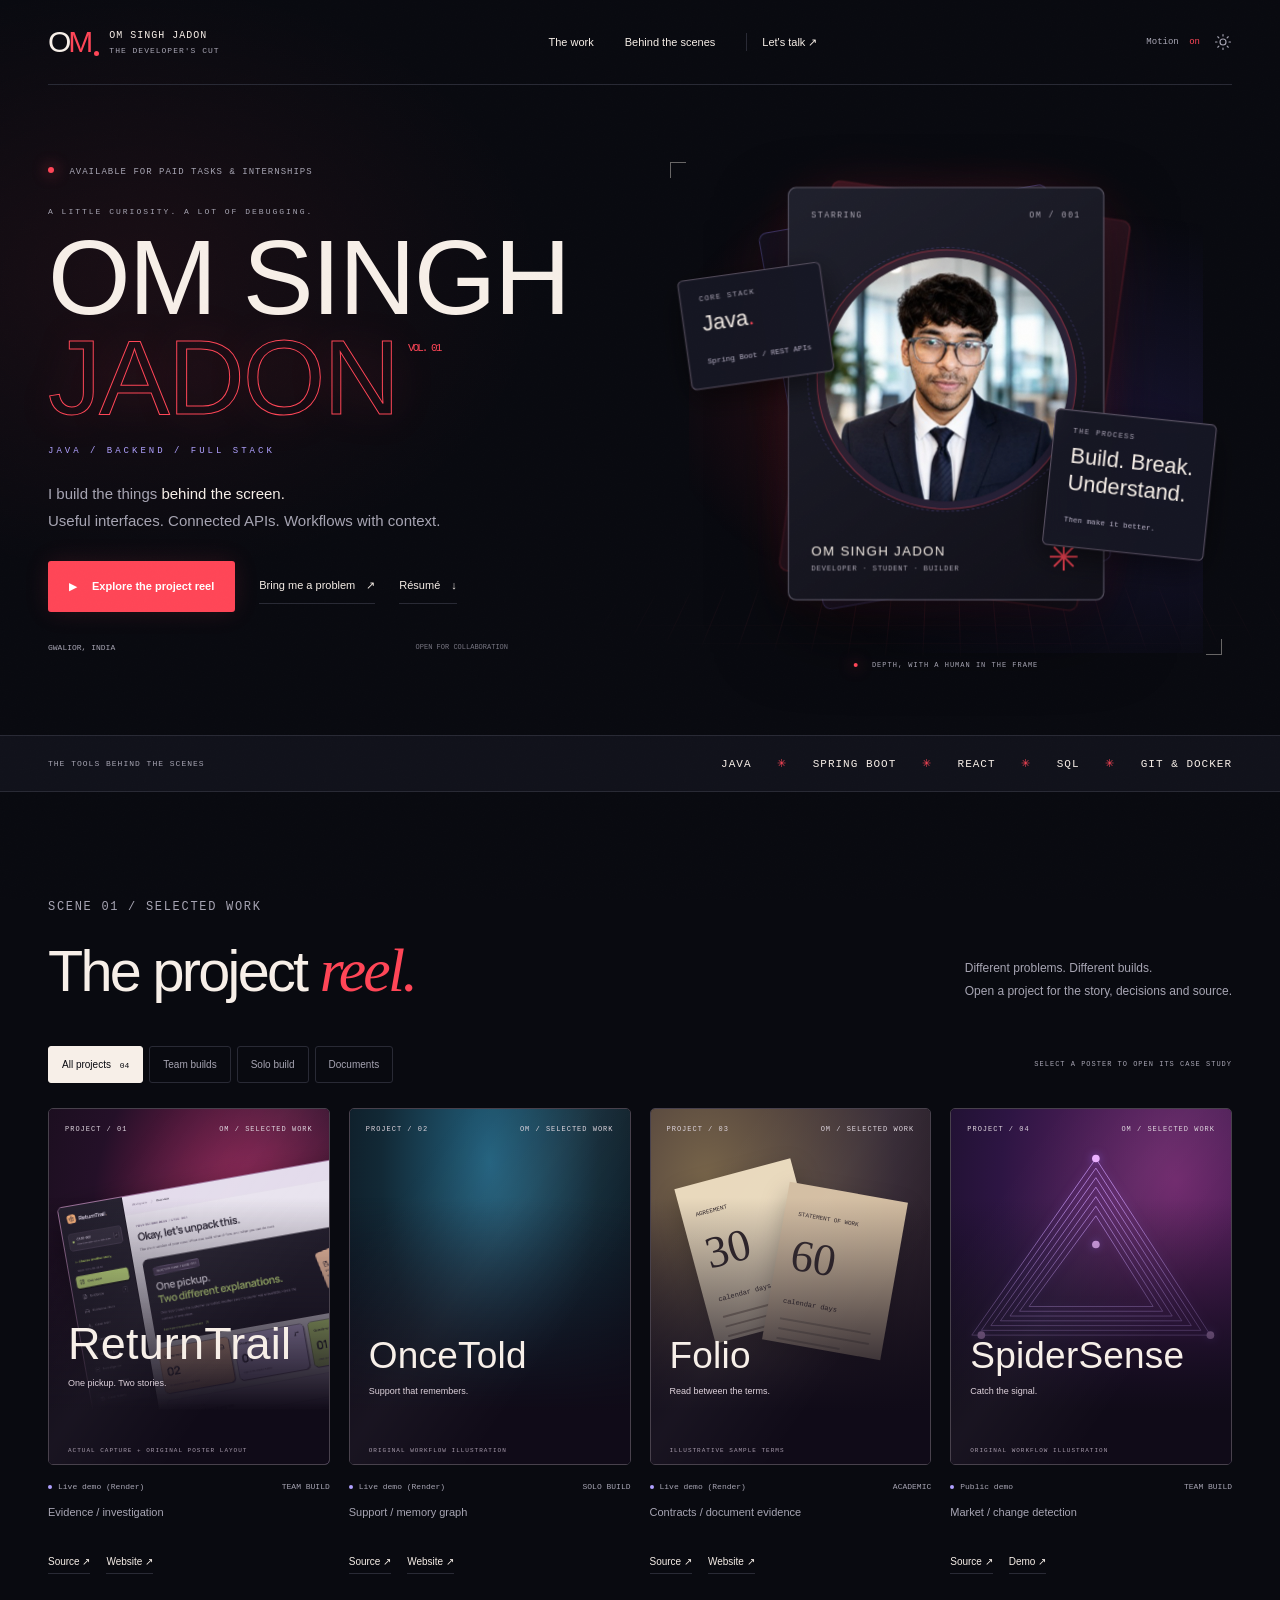
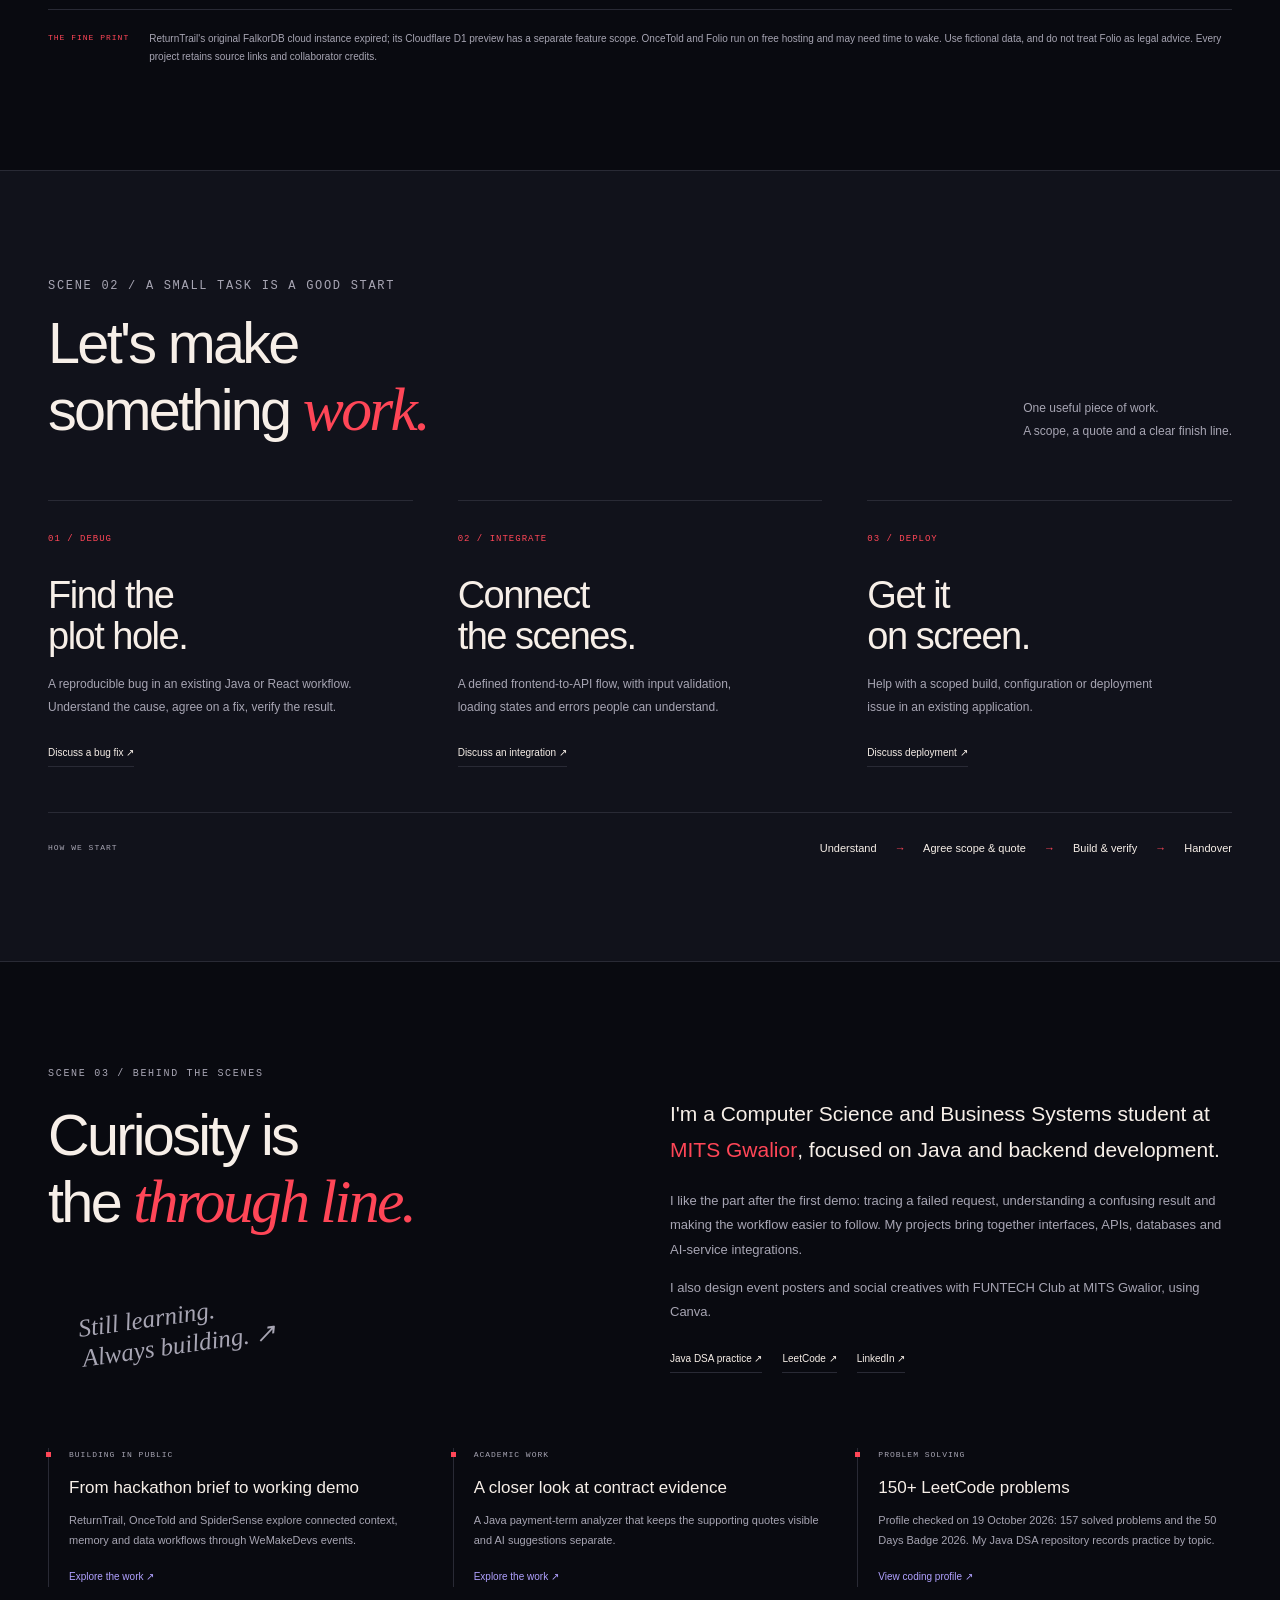
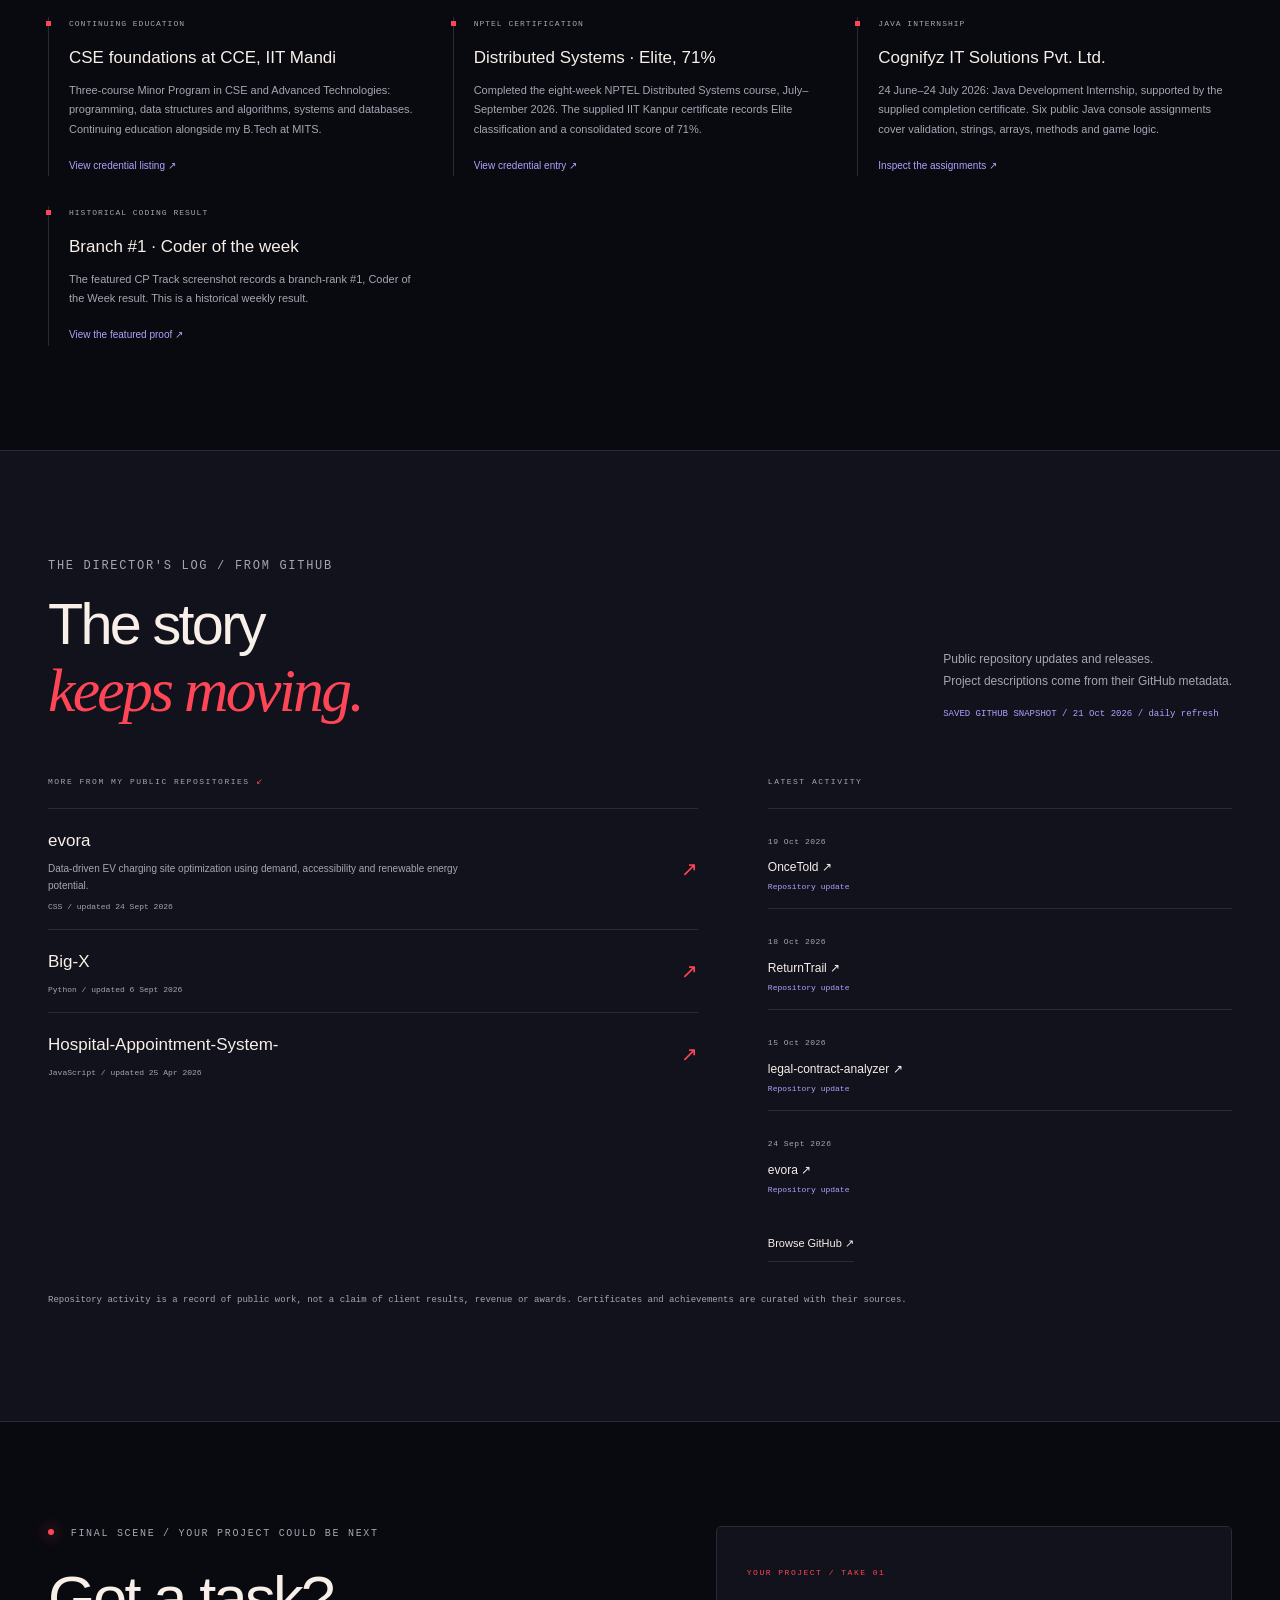
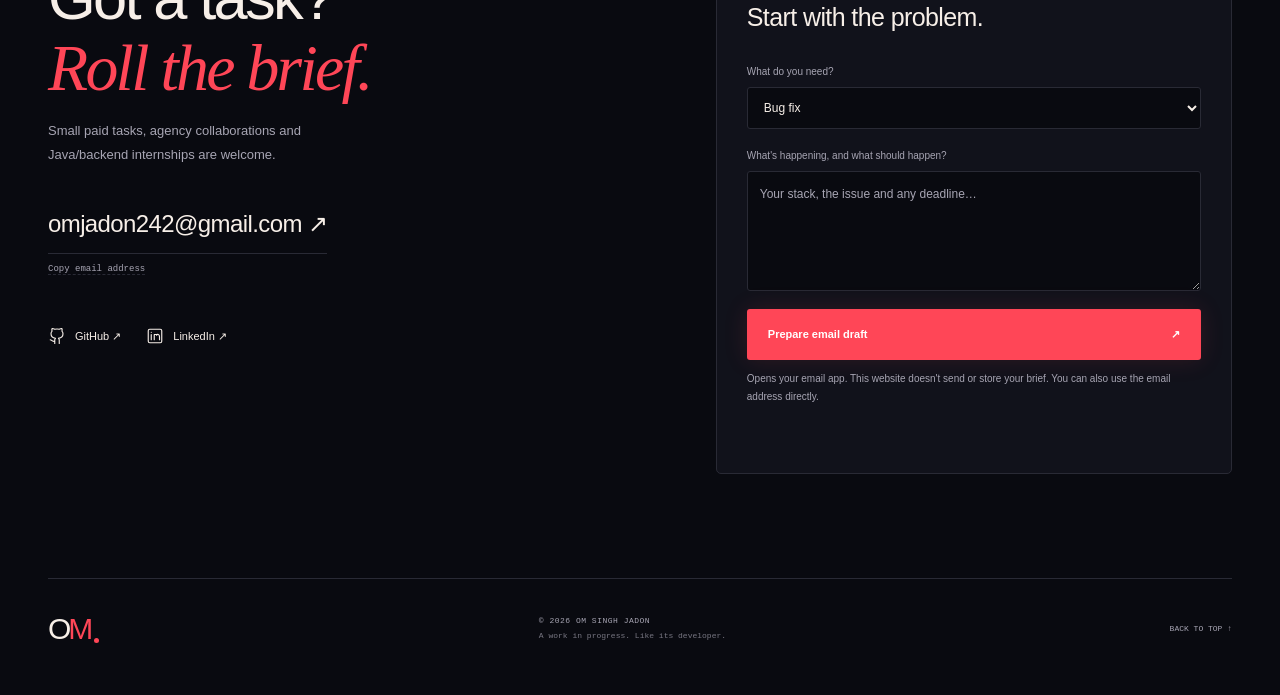
==== index.html @ 0e819b12 "docs(portfolio): present live deployments and clear technical scope" ====
<!doctype html>
<html lang="en" data-theme="cinema">
<head>
<meta charset="UTF-8"><meta name="viewport" content="width=device-width, initial-scale=1">
<meta name="theme-color" content="#090a10"><meta name="description" content="Om Singh Jadon — Java, Spring Boot and React developer. A cinematic look at my projects, engineering decisions and ways to work together.">
<meta property="og:title" content="Om Singh Jadon — The Developer's Cut"><meta property="og:description" content="Code, context and the work behind the screen. Explore my projects and engineering notes.">
<meta property="og:type" content="website"><meta property="og:url" content="https://om2412.github.io/"><meta property="og:image" content="https://om2412.github.io/assets/social-card.png"><meta name="twitter:card" content="summary_large_image">
<link rel="canonical" href="https://om2412.github.io/"><link rel="icon" href="assets/mark.svg" type="image/svg+xml"><link rel="preload" href="assets/om.webp" as="image"><link rel="stylesheet" href="styles.css?v=5">
<title>Om Singh Jadon — The Developer's Cut</title>
</head>
<body>
<a class="skip-link" href="#main">Skip to content</a>
<div class="film-grain" aria-hidden="true"></div>
<header class="header wrap">
<a class="brand" href="#home" aria-label="Om Singh Jadon home"><span class="brand-mark">O<span>M</span><i></i></span><span>OM SINGH JADON<small>THE DEVELOPER'S CUT</small></span></a>
<nav aria-label="Main navigation"><a href="#work">The work</a><a href="#about">Behind the scenes</a><a href="#contact">Let's talk <span aria-hidden="true">↗</span></a></nav>
<div class="controls"><button id="motion-toggle" type="button" aria-pressed="true" hidden>Motion <span>on</span></button><button id="lighting-toggle" type="button" aria-label="Switch to studio lighting" hidden><svg viewBox="0 0 24 24" aria-hidden="true"><circle cx="12" cy="12" r="4"/><path d="M12 2v2m0 16v2M2 12h2m16 0h2M5 5l1.5 1.5m11 11L19 19M5 19l1.5-1.5m11-11L19 5"/></svg></button></div>
</header>
<main id="main">
<section class="hero wrap" id="home" aria-labelledby="hero-title">
<div class="hero-copy"><p class="eyebrow"><span class="status-dot"></span> AVAILABLE FOR PAID TASKS & INTERNSHIPS</p>
<p class="hero-kicker">A LITTLE CURIOSITY. A LOT OF DEBUGGING.</p>
<h1 id="hero-title">OM SINGH<br><span>JADON</span><sup>VOL. 01</sup></h1>
<p class="hero-role">JAVA / BACKEND / FULL STACK</p>
<p class="hero-intro">I build the things <em>behind the screen.</em><br>Useful interfaces. Connected APIs. Workflows with context.</p>
<div class="hero-actions"><a class="button primary" href="#work"><span class="play-icon" aria-hidden="true">▶</span> Explore the project reel</a><a class="text-link" href="#contact">Bring me a problem <span aria-hidden="true">↗</span></a><a class="text-link resume-link" href="https://1drv.ms/w/c/f40582e48972967e/IQA5Dp4ssOmESL1FDOQ7YSzdAfJ6VJlWLpExrYVHfqLWuoo?e=S1SFne&amp;download=1" download="Om_Singh_Jadon_Backend_Resume_Final.docx" aria-label="Download Om Singh Jadon backend resume DOCX">Résumé <span aria-hidden="true">↓</span></a></div>
<p class="hero-location"><span>GWALIOR, INDIA</span><span>OPEN FOR COLLABORATION</span></p>
</div>
<div class="hero-stage" id="hero-stage">
<canvas id="scene" aria-hidden="true"></canvas><div class="stage-glow" aria-hidden="true"></div><div class="floor-grid" aria-hidden="true"></div>
<div class="portrait-rig" id="portrait-rig">
<div class="poster-back back-two" aria-hidden="true"></div><div class="poster-back back-one" aria-hidden="true"></div>
<div class="portrait-poster"><div class="poster-top"><span>STARRING</span><span>OM / 001</span></div><div class="portrait-orbit"><div class="portrait-crop"><img src="assets/om.webp" width="496" height="402" fetchpriority="high" alt="Om Singh Jadon, wearing glasses and a navy suit"></div></div><div class="poster-bottom"><span>OM SINGH JADON<small>DEVELOPER · STUDENT · BUILDER</small></span><span class="poster-seal" aria-hidden="true">✳</span></div></div>
<div class="floating-note note-java"><span>CORE STACK</span><strong>Java<span class="red-dot">.</span></strong><small>Spring Boot / REST APIs</small></div>
<div class="floating-note note-build"><span>THE PROCESS</span><strong>Build. Break.<br>Understand.</strong><small>Then make it better.</small></div>
</div>
<span class="stage-corner top-left" aria-hidden="true"></span><span class="stage-corner bottom-right" aria-hidden="true"></span><p class="stage-caption"><span class="status-dot"></span> DEPTH, WITH A HUMAN IN THE FRAME</p>
</div>
</section>
<div class="opening-credits"><div class="wrap"><span>THE TOOLS BEHIND THE SCENES</span><p>JAVA <b>✳</b> SPRING BOOT <b>✳</b> REACT <b>✳</b> SQL <b>✳</b> GIT & DOCKER</p></div></div>
<section class="section wrap" id="work" aria-labelledby="work-title">
<div class="section-head"><div><p class="eyebrow">SCENE 01 / SELECTED WORK</p><h2>The project <em>reel.</em></h2></div><p>Different problems. Different builds.<br>Open a project for the story, decisions and source.</p></div>
<div class="work-toolbar"><div class="filters" id="project-filters" role="group" aria-label="Filter selected projects" hidden><button data-filter="all" aria-pressed="true" type="button">All projects <span>04</span></button><button data-filter="team" aria-pressed="false" type="button">Team builds</button><button data-filter="solo" aria-pressed="false" type="button">Solo build</button><button data-filter="documents" aria-pressed="false" type="button">Documents</button></div><span class="film-tag">SELECT A POSTER TO OPEN ITS CASE STUDY</span></div>
<p class="sr-only" id="filter-status" role="status" aria-live="polite"></p>
<div class="project-reel" id="project-reel"></div>
<div class="catalog-fallback" id="catalog-fallback"><p>Explore the project repositories:</p><a href="https://github.com/OM2412/ReturnTrail">ReturnTrail ↗</a><a href="https://github.com/OM2412/OnceTold">OnceTold ↗</a><a href="https://github.com/OM2412/legal-contract-analyzer">Legal Contract Analyzer ↗</a><a href="https://github.com/yogeshsanodiya59-web/SpiderSense">SpiderSense ↗</a></div>
<div class="catalog-note"><span>THE FINE PRINT</span><p>ReturnTrail's original FalkorDB cloud instance expired; its Cloudflare D1 preview has a separate feature scope. OnceTold and Folio run on free hosting and may need time to wake. Use fictional data, and do not treat Folio as legal advice. Every project retains source links and collaborator credits.</p></div>
</section>
<section class="section services-section" id="services" aria-labelledby="services-title"><div class="wrap"><div class="section-head"><div><p class="eyebrow">SCENE 02 / A SMALL TASK IS A GOOD START</p><h2>Let's make<br>something <em>work.</em></h2></div><p>One useful piece of work.<br>A scope, a quote and a clear finish line.</p></div><div class="service-grid">
<article><span class="service-index">01 / DEBUG</span><h3>Find the<br>plot hole.</h3><p>A reproducible bug in an existing Java or React workflow. Understand the cause, agree on a fix, verify the result.</p><a href="#contact" data-service="Bug fix">Discuss a bug fix ↗</a></article>
<article><span class="service-index">02 / INTEGRATE</span><h3>Connect<br>the scenes.</h3><p>A defined frontend-to-API flow, with input validation, loading states and errors people can understand.</p><a href="#contact" data-service="API integration">Discuss an integration ↗</a></article>
<article><span class="service-index">03 / DEPLOY</span><h3>Get it<br>on screen.</h3><p>Help with a scoped build, configuration or deployment issue in an existing application.</p><a href="#contact" data-service="Deployment help">Discuss deployment ↗</a></article>
</div><div class="process-line"><span>HOW WE START</span><p>Understand <i>→</i> Agree scope & quote <i>→</i> Build & verify <i>→</i> Handover</p></div></div></section>
<section class="section wrap about-section" id="about" aria-labelledby="about-title"><div class="about-title"><p class="eyebrow">SCENE 03 / BEHIND THE SCENES</p><h2>Curiosity is<br>the <em>through line.</em></h2><span class="hand-note">Still learning.<br>Always building. ↗</span></div><div class="about-copy"><p class="large-copy">I'm a Computer Science and Business Systems student at <strong>MITS Gwalior</strong>, focused on Java and backend development.</p><p>I like the part after the first demo: tracing a failed request, understanding a confusing result and making the workflow easier to follow. My projects bring together interfaces, APIs, databases and AI-service integrations.</p><p>I also design event posters and social creatives with FUNTECH Club at MITS Gwalior, using Canva.</p><div class="about-links"><a href="https://github.com/OM2412/DSA-Leetcode-Solution-Java" target="_blank" rel="noopener noreferrer">Java DSA practice ↗</a><a href="https://leetcode.com/u/Omjadon_24/" target="_blank" rel="noopener noreferrer">LeetCode ↗</a><a href="https://www.linkedin.com/in/om-singh-jadon-b92679314/" target="_blank" rel="noopener noreferrer">LinkedIn ↗</a></div></div>
<div class="milestones" id="milestones"></div></section>
<section class="section archive-section" id="github" aria-labelledby="github-title"><div class="wrap"><div class="section-head"><div><p class="eyebrow">THE DIRECTOR'S LOG / FROM GITHUB</p><h2>The story<br><em>keeps moving.</em></h2></div><div><p>Public repository updates and releases.<br>Project descriptions come from their GitHub metadata.</p><p id="sync-status" class="sync-status" role="status">Loading the saved GitHub snapshot…</p></div></div>
<div class="activity-grid"><div><h3 class="list-heading">MORE FROM MY PUBLIC REPOSITORIES <span aria-hidden="true">↙</span></h3><div id="repo-list" class="repo-list"></div><p id="repo-empty" hidden>New eligible public repositories will appear after the next sync.</p></div><div class="latest-panel"><h3 class="list-heading">LATEST ACTIVITY</h3><div id="activity-list"></div><a class="text-link" href="https://github.com/OM2412?tab=repositories" target="_blank" rel="noopener noreferrer">Browse GitHub ↗</a></div></div>
<p class="archive-footnote">Repository activity is a record of public work, not a claim of client results, revenue or awards. Certificates and achievements are curated with their sources.</p>
</div></section>
<section class="section wrap contact-section" id="contact" aria-labelledby="contact-title"><div class="contact-copy"><p class="eyebrow"><span class="status-dot"></span> FINAL SCENE / YOUR PROJECT COULD BE NEXT</p><h2>Got a task?<br><em>Roll the brief.</em></h2><p>Small paid tasks, agency collaborations and<br>Java/backend internships are welcome.</p><a class="email-link" href="mailto:omjadon242@gmail.com">omjadon242@gmail.com ↗</a><button type="button" id="copy-email" class="copy-email" hidden>Copy email address</button><p id="copy-status" class="small-status" role="status" aria-live="polite"></p><div class="social-links"><a href="https://github.com/OM2412" target="_blank" rel="noopener noreferrer" aria-label="Om on GitHub"><svg viewBox="0 0 24 24" aria-hidden="true"><path d="M9 19c-4 1-4-2-6-2m12 5v-4a3.5 3.5 0 0 0-1-3c3-.3 6-1.5 6-6a5 5 0 0 0-1.4-3.5A4.6 4.6 0 0 0 18.5 2S17.4 1.7 15 3a13 13 0 0 0-6 0C6.6 1.7 5.5 2 5.5 2a4.6 4.6 0 0 0-.1 3.5A5 5 0 0 0 4 9c0 4.5 3 5.7 6 6a3.5 3.5 0 0 0-1 3v4"/></svg>GitHub ↗</a><a href="https://www.linkedin.com/in/om-singh-jadon-b92679314/" target="_blank" rel="noopener noreferrer"><svg viewBox="0 0 24 24" aria-hidden="true"><rect x="3" y="3" width="18" height="18" rx="2"/><path d="M7 10v7M7 7v.1M11 17v-7h3v1c1-2 4-1 4 2v4"/></svg>LinkedIn ↗</a></div></div>
<form id="brief-form" class="brief-form"><span class="form-label">YOUR PROJECT / TAKE 01</span><h3>Start with the problem.</h3><label for="service">What do you need?</label><select id="service"><option>Bug fix</option><option>API integration</option><option>Deployment help</option><option>Agency collaboration</option><option>Internship opportunity</option><option>Something else</option></select><label for="brief">What's happening, and what should happen?</label><textarea id="brief" maxlength="1500" rows="4" placeholder="Your stack, the issue and any deadline…" required></textarea><button class="button primary" id="prepare-email" type="submit" disabled>Prepare email draft <span aria-hidden="true">↗</span></button><p class="form-note">Opens your email app. This website doesn't send or store your brief. You can also use the email address directly.</p><p id="brief-status" class="small-status" role="status" aria-live="polite"></p><noscript><p>Use the email link above to get in touch.</p></noscript></form>
</section>
</main>
<footer class="footer wrap"><a class="brand-mark" href="#home" aria-label="Back to top">O<span>M</span><i></i></a><p>© 2026 OM SINGH JADON<br><span>A work in progress. Like its developer.</span></p><a href="#home">BACK TO TOP ↑</a></footer>
<dialog id="project-dialog" aria-labelledby="dialog-title"><div class="dialog-shell"><header><span id="dialog-scene" class="eyebrow"></span><button type="button" id="close-dialog" aria-label="Close project details">Close <span aria-hidden="true">×</span></button></header><div id="dialog-content"></div></div></dialog>
<script type="module" src="script.js?v=5"></script>
</body></html>
---- styles.css ----
@charset "UTF-8";
:root{color-scheme:dark;--bg:#090a10;--surface:#11121b;--surface2:#171822;--text:#f7efe8;--muted:#a7a5b3;--line:#292a35;--accent:#ff4657;--accent2:#b0a1ff;--button-text:#fff;--display:Impact,Haettenschweiler,'Arial Narrow',sans-serif;--sans:Arial,Helvetica,sans-serif;--mono:ui-monospace,SFMono-Regular,Consolas,monospace}
:root[data-theme="studio"]{color-scheme:light;--bg:#f5eee7;--surface:#ede4dd;--surface2:#e4d7cf;--text:#211b24;--muted:#6b606d;--line:#d8c9c5;--accent:#b8243c;--accent2:#6652ad;--button-text:#fff}
*{box-sizing:border-box}html{scroll-behavior:smooth;scroll-padding-top:30px}body{margin:0;background:var(--bg);color:var(--text);font:15px/1.7 var(--sans);-webkit-font-smoothing:antialiased}button,input,select,textarea{font:inherit}button,a,summary,select{touch-action:manipulation}button{cursor:pointer}a{color:inherit;text-decoration:none}button{color:inherit}::selection{background:var(--accent);color:white}a:focus-visible,button:focus-visible,select:focus-visible,textarea:focus-visible{outline:3px solid var(--accent2);outline-offset:6px}[hidden]{display:none!important}.wrap{width:min(1280px,calc(100% - 96px));margin-inline:auto}.section{padding-block:104px}.eyebrow{font:10px/1.5 var(--mono);letter-spacing:1.7px;color:var(--muted);margin:0 0 24px}.status-dot{display:inline-block;width:6px;height:6px;background:var(--accent);border-radius:50%;margin-right:9px;box-shadow:0 0 15px var(--accent);vertical-align:1px}.sr-only{position:absolute;width:1px;height:1px;overflow:hidden;clip-path:inset(50%);white-space:nowrap}.skip-link{position:fixed;top:-100px;left:20px;z-index:99;background:var(--accent);padding:10px 20px;color:white}.skip-link:focus{top:10px}.film-grain{position:fixed;inset:0;pointer-events:none;z-index:8;opacity:.025;background-image:url("data:image/svg+xml,%3Csvg xmlns='http://www.w3.org/2000/svg' width='180' height='180'%3E%3Cfilter id='n'%3E%3CfeTurbulence type='fractalNoise' baseFrequency='.85' numOctaves='3' stitchTiles='stitch'/%3E%3C/filter%3E%3Cpath filter='url(%23n)' opacity='.5' d='M0 0h180v180H0z'/%3E%3C/svg%3E")}.header{display:flex;justify-content:space-between;align-items:center;padding-block:25px;border-bottom:1px solid var(--line);gap:24px}.brand{display:flex;gap:14px;align-items:center;font:10px/1.5 var(--mono);letter-spacing:1px}.brand small{display:block;color:var(--muted);font-size:8px;margin-top:2px}.brand-mark{font:30px/1 var(--display);letter-spacing:-3px;position:relative;padding-right:5px}.brand-mark>span{color:var(--accent)}.brand-mark i{position:absolute;width:5px;height:5px;right:-4px;bottom:1px;background:var(--accent);border-radius:50%}.header nav{display:flex;gap:31px;font-size:11px}.header nav a:hover,.text-link:hover{color:var(--accent)}.header nav a:last-child{padding-left:15px;border-left:1px solid var(--line)}.controls{display:flex;align-items:center;gap:14px}.controls button{border:0;background:none;font:9px var(--mono);padding:8px 0;color:var(--muted)}.controls button span{color:var(--accent);margin-left:5px}.controls svg,.social-links svg{width:18px;height:18px;fill:none;stroke:currentColor;stroke-width:1.5;stroke-linecap:round;stroke-linejoin:round}.controls #lighting-toggle{display:grid;place-items:center}
.hero{display:grid;grid-template-columns:1fr 1fr;gap:40px;align-items:center;min-height:650px;padding-block:50px;position:relative}.hero:before{content:"";position:absolute;left:-30%;top:-20%;width:75%;height:100%;background:radial-gradient(ellipse,color-mix(in srgb,var(--accent) 7%,transparent),transparent 65%);pointer-events:none;z-index:-1}.hero-copy{position:relative;z-index:3}.hero-copy>.eyebrow{font-size:9px;letter-spacing:1px;margin-bottom:28px}.hero-kicker{font:8px var(--mono);letter-spacing:2px;color:var(--muted);margin:0 0 12px}h1{font-family:var(--display);font-size:clamp(77px,8.3vw,120px);font-weight:400;letter-spacing:-2px;line-height:.94;margin:0 0 16px;white-space:nowrap}h1>span{color:transparent;-webkit-text-stroke:1px var(--accent);text-shadow:0 0 45px color-mix(in srgb,var(--accent) 15%,transparent)}h1 sup{font:11px var(--mono);color:var(--accent);vertical-align:top;margin-left:10px;display:inline-block;margin-top:14px}.hero-role{font:9px var(--mono);letter-spacing:3px;color:var(--accent2);margin:18px 0 24px}.hero-intro{font-size:15px;line-height:1.8;color:var(--muted);max-width:460px}.hero-intro em{color:var(--text);font-style:normal}.hero-actions{display:flex;align-items:center;gap:24px;margin-top:27px;flex-wrap:wrap}.button{display:inline-flex;justify-content:center;align-items:center;gap:15px;padding:15px 20px;font-size:11px;font-weight:600;border:1px solid transparent;border-radius:3px;transition:transform .25s,box-shadow .25s}.primary{background:var(--accent);color:var(--button-text);box-shadow:0 0 25px color-mix(in srgb,var(--accent) 13%,transparent)}.primary:hover{transform:translateY(-3px);box-shadow:0 0 35px color-mix(in srgb,var(--accent) 30%,transparent)}.play-icon{font-size:10px}.text-link{font-size:11px;padding-block:8px;border-bottom:1px solid var(--line)}.text-link span{margin-left:8px}.hero-location{display:flex;justify-content:space-between;max-width:460px;gap:15px;margin:30px 0 0;font:8px/1.6 var(--mono);color:var(--muted)}.hero-location span:last-child{max-width:240px;text-align:right;font-size:7px;opacity:.7}
.hero-stage{height:540px;position:relative;isolation:isolate;perspective:1100px;--rx:0deg;--ry:0deg}.hero-stage canvas{position:absolute;inset:0;width:100%;height:100%;z-index:-1;pointer-events:none}.stage-glow{position:absolute;inset:5%;background:radial-gradient(ellipse at 40% 45%,#ff26332b,transparent 55%),radial-gradient(ellipse at 80% 60%,#7256ff25,transparent 60%);z-index:-2}.floor-grid{position:absolute;bottom:-20px;left:-15%;width:130%;height:170px;transform:rotateX(72deg);background-image:linear-gradient(#ff46571c 1px,transparent 1px),linear-gradient(90deg,#ff46571c 1px,transparent 1px);background-size:35px 35px;mask-image:radial-gradient(ellipse,#000,transparent 70%);z-index:-1}.portrait-rig{position:absolute;left:50%;top:47%;width:310px;height:405px;transform:translate(-50%,-50%) rotateX(var(--rx)) rotateY(var(--ry));transform-style:preserve-3d;transition:transform .5s cubic-bezier(.2,.65,.3,1)}.poster-back{position:absolute;inset:0;border:1px solid #ff465744;background:linear-gradient(135deg,#3c1721,#0f111d);border-radius:9px;box-shadow:0 0 60px #ff465711}.back-one{transform:translateZ(-30px) rotate(8deg) translateX(9px)}.back-two{transform:translateZ(-65px) rotate(-10deg) translateX(-12px);border-color:#9383ff55;background:linear-gradient(30deg,#181528,#12101b)}.portrait-poster{position:absolute;inset:0;padding:22px;background:linear-gradient(145deg,#20212d,#111019);border:1px solid #656171;border-radius:8px;box-shadow:0 30px 70px #0008,0 0 45px #ff465717;transform:translateZ(22px);color:#f7efe8;display:flex;flex-direction:column;justify-content:space-between}.poster-top{display:flex;justify-content:space-between;font:8px var(--mono);letter-spacing:1.5px;color:#b0abb8}.portrait-orbit{width:255px;max-width:100%;margin:10px auto;border-radius:50%;padding:7px;border:1px solid #ff46576e;position:relative;background:linear-gradient(135deg,#ff46571a,#9282ff20)}.portrait-orbit:before{content:"";position:absolute;inset:-10px;border:1px dashed #9383ff44;border-radius:50%;transform:rotateX(18deg)}.portrait-crop{width:100%;aspect-ratio:1;border-radius:50%;position:relative;overflow:hidden;background:#1e2025}.portrait-crop img{position:absolute;max-width:none;width:140.12%;height:auto;left:-10.73%;top:-2.82%}.poster-bottom{display:flex;justify-content:space-between;align-items:center;font:13px var(--display);letter-spacing:1.3px}.poster-bottom small{display:block;font:7px var(--mono);letter-spacing:.8px;color:#b0abb8;margin-top:6px}.poster-seal{font:37px/1 Georgia;color:#ff4657}.floating-note{position:absolute;background:#161723f2;color:#f7efe8;border:1px solid #585061;padding:14px 17px;box-shadow:0 10px 30px #0008;border-radius:5px;backdrop-filter:blur(10px);transform:translateZ(75px)}.floating-note>span{display:block;color:#aaa4b4;font:7px var(--mono);letter-spacing:1px}.floating-note strong{font-size:20px;font-weight:500;line-height:1.2;display:block;margin:7px 0}.floating-note small{font:7px var(--mono);color:#bbb4c9}.note-java{left:-87px;top:90px;transform:translateZ(85px) rotate(-8deg)}.note-build{right:-88px;bottom:55px;transform:translateZ(90px) rotate(6deg)}.red-dot{color:#ff4657}.stage-caption{position:absolute;bottom:4px;left:50%;transform:translateX(-50%);font:7px var(--mono);letter-spacing:1px;white-space:nowrap;color:var(--muted)}.stage-caption .status-dot{width:4px;height:4px;vertical-align:0}.stage-corner{position:absolute;width:16px;height:16px;border-color:var(--muted);opacity:.4}.top-left{left:10px;top:22px;border-left:1px solid;border-top:1px solid}.bottom-right{bottom:25px;right:10px;border-right:1px solid;border-bottom:1px solid}.opening-credits{border-block:1px solid var(--line);background:var(--surface)}.opening-credits>.wrap{display:flex;align-items:center;justify-content:space-between;gap:25px;padding-block:21px}.opening-credits span{font:8px var(--mono);color:var(--muted);letter-spacing:1px}.opening-credits p{font:11px var(--mono);letter-spacing:1px;margin:0}.opening-credits b{font-size:11px;color:var(--accent);margin-inline:18px;font-weight:400}
.section-head{display:flex;align-items:flex-end;justify-content:space-between;gap:35px;margin-bottom:40px}.section-head .eyebrow{margin-bottom:16px}h2{font-size:clamp(40px,4.5vw,65px);line-height:1.06;letter-spacing:-2.7px;font-weight:500;margin:0}h2 em{font:italic 1.07em Georgia,'Times New Roman',serif;color:var(--accent)}.section-head p{font-size:12px;color:var(--muted);line-height:1.9;margin-bottom:3px}.work-toolbar{display:flex;align-items:center;justify-content:space-between;gap:20px;margin-bottom:25px}.filters{display:flex;gap:6px;flex-wrap:wrap}.filters button{background:transparent;color:var(--muted);border:1px solid var(--line);border-radius:3px;font-size:10px;padding:9px 13px}.filters button[aria-pressed="true"]{background:var(--text);color:var(--bg);border-color:var(--text)}.filters span{font:8px var(--mono);margin-left:6px}.film-tag{font:7px var(--mono);letter-spacing:1px;color:var(--muted)}.project-reel{display:grid;grid-template-columns:repeat(4,1fr);gap:19px}.project-card{min-width:0;position:relative}.poster-button{padding:0;display:block;width:100%;border:1px solid #48414c;border-radius:5px;overflow:hidden;text-align:left;background:#15131e;color:#f7efe8;position:relative;perspective:1000px;transition:transform .35s,box-shadow .35s,border-color .35s}.poster-button:hover{transform:translateY(-8px) rotate(.6deg);box-shadow:0 20px 35px #0005;border-color:var(--accent)}.poster-button:after{content:"";position:absolute;inset:0;background:linear-gradient(125deg,transparent 20%,#ffffff0a 45%,transparent 70%);pointer-events:none}.poster-art{height:355px;position:relative;overflow:hidden;background:#21172b;isolation:isolate}.poster-header{position:absolute;top:16px;left:16px;right:16px;display:flex;justify-content:space-between;z-index:3;font:7px var(--mono);letter-spacing:1px;color:#ddd4dd}.poster-category{font:7px var(--mono);text-transform:uppercase;letter-spacing:1px}.poster-title{position:absolute;left:19px;right:12px;bottom:28px;z-index:3;font:37px/1 var(--display);letter-spacing:.2px;overflow-wrap:anywhere}.poster-title small{display:block;font:9px/1.6 var(--sans);letter-spacing:0;color:#ddd0da;margin-top:10px;max-width:210px}.poster-bottom-label{position:absolute;bottom:10px;left:19px;font:6px var(--mono);letter-spacing:1px;color:#a79bac;z-index:3}.art-trail{background:radial-gradient(ellipse at 70% 30%,#9d255a,#241028 55%,#140d18)}.art-trail:after,.art-memory:after,.art-contract:after,.art-spider:after{content:"";position:absolute;inset:0;background:linear-gradient(transparent 25%,#100b18 85%);z-index:2;pointer-events:none}.art-trail img{position:absolute;left:30px;top:63px;width:390px;max-width:none;height:auto;transform:rotate(-10deg) rotateY(-10deg);border:1px solid #9e739b;border-radius:5px;box-shadow:0 10px 30px #0008}.art-trail .poster-title{font-size:45px}.art-memory{background:radial-gradient(ellipse at 50% 15%,#22617e,#122936 55%,#0b121b)}.memory-sculpture{position:absolute;inset:65px 20px auto;height:160px;transform-style:preserve-3d;transform:rotate(-20deg);perspective:500px}.memory-sculpture i{position:absolute;border:14px solid #88e1e1;box-shadow:0 0 30px #47c7de55,inset 0 0 20px #4bd9f5aa;width:135px;height:100px;border-radius:50%;left:calc(50% - 110px);top:15px;transform:rotateY(35deg) rotateX(30deg)}.memory-sculpture i:nth-child(2){left:calc(50% - 20px);transform:rotateY(-35deg) rotateX(-30deg);border-color:#b19fff}.art-contract{background:radial-gradient(ellipse at 20% 20%,#78654a,#332732 60%,#18101a)}.contract-props{position:absolute;inset:62px 15px auto;height:180px}.paper{position:absolute;width:120px;height:160px;background:#e9d9bd;color:#30262a;padding:14px;left:calc(50% - 97px);top:0;transform:rotate(-15deg);box-shadow:0 10px 25px #0004}.paper:nth-child(2){left:calc(50% - 15px);top:20px;transform:rotate(10deg);background:#d3bda1}.paper span{font:6px var(--mono)}.paper strong{display:block;font:45px Georgia;margin:5px 0}.paper small{font:7px var(--mono)}.paper i{display:block;height:2px;background:#a79680;margin-top:8px}.paper i:last-child{width:70%}.art-spider{background:radial-gradient(ellipse at 80% 20%,#6e276b,#2d1543 55%,#110d1d)}.signal-web{position:absolute;top:40px;left:5px;width:100%;height:210px;stroke:#cf9dff;stroke-width:.7;fill:none;filter:drop-shadow(0 0 4px #986aff88)}.signal-web circle{fill:#ebafff;stroke:none}.card-meta{display:flex;justify-content:space-between;align-items:center;gap:10px;margin-top:16px;font:8px/1.6 var(--mono);color:var(--muted)}.project-status{display:inline-flex;gap:6px;align-items:center}.project-status:before{content:"";width:4px;height:4px;background:var(--accent2);border-radius:50%}.project-status.paused:before{background:#d7a967}.project-status.planned:before{background:#8f96b2}.card-caption{font-size:11px;color:var(--muted);margin:9px 0 12px;line-height:1.7;min-height:38px}.card-links{display:flex;gap:16px;font-size:10px}.card-links a{padding-bottom:3px;border-bottom:1px solid var(--line)}.card-links a:hover{color:var(--accent)}.catalog-note{display:flex;gap:20px;border-top:1px solid var(--line);padding-top:20px;margin-top:35px;align-items:flex-start}.catalog-note>span{font:8px var(--mono);letter-spacing:1px;white-space:nowrap;color:var(--accent);padding-top:3px}.catalog-note p{font-size:10px;line-height:1.8;color:var(--muted);margin:0}.catalog-fallback a{display:inline-block;margin:8px 20px 8px 0;text-decoration:underline}.services-section{background:var(--surface);border-block:1px solid var(--line)}.service-grid{display:grid;grid-template-columns:repeat(3,1fr);gap:45px;margin-top:55px}.service-grid article{border-top:1px solid var(--line);padding-top:22px}.service-index{font:9px var(--mono);letter-spacing:1px;color:var(--accent)}.service-grid h3{font-size:38px;font-weight:500;letter-spacing:-1.5px;line-height:1.08;margin:26px 0 16px}.service-grid p{font-size:12px;color:var(--muted);max-width:310px;line-height:1.9}.service-grid a{font-size:10px;border-bottom:1px solid var(--line);display:inline-block;margin-top:13px;padding-bottom:5px}.service-grid a:hover{color:var(--accent)}.process-line{display:flex;justify-content:space-between;gap:20px;align-items:center;border-top:1px solid var(--line);padding-top:26px;margin-top:45px}.process-line>span{font:8px var(--mono);letter-spacing:1px;color:var(--muted)}.process-line p{font-size:11px;margin:0}.process-line i{font-style:normal;color:var(--accent);margin:0 15px}.about-section{display:grid;grid-template-columns:1fr 1fr;gap:60px}.about-title{position:relative}.hand-note{display:block;font:italic 25px/1.2 Georgia;color:var(--muted);transform:rotate(-8deg);margin-top:40px;margin-left:30px}.about-copy .large-copy{font-size:21px;line-height:1.7;color:var(--text);margin-top:30px}.large-copy strong{color:var(--accent);font-weight:500}.about-copy>p{font-size:13px;line-height:1.9;color:var(--muted)}.about-links{display:flex;flex-wrap:wrap;gap:20px;font-size:10px;margin-top:25px}.about-links a{border-bottom:1px solid var(--line);padding-bottom:5px}.about-links a:hover{color:var(--accent)}.milestones{grid-column:1/-1;display:grid;grid-template-columns:repeat(3,1fr);gap:30px;padding-top:15px}.milestone{border-left:1px solid var(--line);padding-left:20px;position:relative}.milestone:before{content:"";position:absolute;width:5px;height:5px;background:var(--accent);left:-3px;top:4px}.milestone .eyebrow{font-size:8px;letter-spacing:1px;margin-bottom:14px}.milestone h3{font-size:17px;line-height:1.4;font-weight:500;margin:0 0 10px}.milestone p{font-size:11px;color:var(--muted);line-height:1.8}.milestone>a{font-size:10px;color:var(--accent2)}
.archive-section{border-block:1px solid var(--line);background:var(--surface)}.sync-status{font:9px/1.7 var(--mono)!important;margin-top:14px!important;color:var(--accent2)!important}.activity-grid{display:grid;grid-template-columns:1.4fr 1fr;gap:70px;margin-top:50px}.list-heading{font:8px/1.5 var(--mono);letter-spacing:1.5px;color:var(--muted);font-weight:400;margin:0 0 20px}.list-heading>span{color:var(--accent)}.repo-row{display:flex;align-items:center;justify-content:space-between;gap:20px;padding:18px 0;border-top:1px solid var(--line)}.repo-row:hover strong{color:var(--accent)}.repo-row strong{font-size:17px;font-weight:500;display:block;transition:color .2s}.repo-row p{font-size:10px;color:var(--muted);line-height:1.7;margin:5px 0 0;max-width:430px}.repo-row .repo-language{font:8px var(--mono);color:var(--muted);display:block;margin-top:8px}.repo-row>span{color:var(--accent);font-size:20px}.activity-item{border-top:1px solid var(--line);padding:17px 0}.activity-item time{font:8px var(--mono);letter-spacing:.5px;color:var(--muted)}.activity-item a{display:block;font-size:12px;margin-top:6px}.activity-item a:hover{color:var(--accent)}.activity-item small{font:8px var(--mono);color:var(--accent2);display:block;margin-top:5px}.latest-panel>.text-link{display:inline-block;margin-top:15px}.archive-footnote{font:9px/1.8 var(--mono);color:var(--muted);margin-top:30px;max-width:860px}.contact-section{display:grid;grid-template-columns:1.1fr 1fr;gap:100px}.contact-section h2{font-size:clamp(44px,4.8vw,69px)}.contact-copy>p:not(.eyebrow){font-size:13px;color:var(--muted);line-height:1.8}.email-link{display:inline-block;font-size:24px;letter-spacing:-.6px;border-bottom:1px solid var(--line);padding-bottom:8px;margin-top:25px;overflow-wrap:anywhere}.copy-email{display:block;background:none;border:0;border-bottom:1px dashed var(--line);padding:0;margin-top:10px;font:9px var(--mono);color:var(--muted)}.small-status{font:10px/1.7 var(--mono)!important;color:var(--accent2)!important;min-height:17px}.social-links{display:flex;gap:25px;margin-top:25px}.social-links a{display:flex;align-items:center;gap:9px;font-size:11px}.brief-form{border:1px solid var(--line);padding:30px;background:var(--surface);border-radius:5px}.form-label{font:8px var(--mono);color:var(--accent);letter-spacing:1.5px}.brief-form h3{font-size:25px;font-weight:500;letter-spacing:-.6px;margin:13px 0 25px}.brief-form label{display:block;font-size:10px;color:var(--muted);margin-bottom:7px}.brief-form select,.brief-form textarea{display:block;width:100%;background:var(--bg);color:var(--text);border:1px solid var(--line);border-radius:3px;padding:12px;font-size:12px;margin-bottom:18px}.brief-form textarea{min-height:120px;resize:vertical}.brief-form textarea::placeholder{color:var(--muted)}.brief-form .button{width:100%;justify-content:space-between}.form-note{font-size:10px;color:var(--muted);line-height:1.8;margin-bottom:0}.footer{display:flex;align-items:center;justify-content:space-between;padding-block:35px;border-top:1px solid var(--line);gap:20px}.footer p{font:8px/1.8 var(--mono);letter-spacing:.5px;color:var(--muted);margin:0}.footer p span{letter-spacing:0;opacity:.7}.footer>a:last-child{font:8px var(--mono);color:var(--muted)}
dialog{padding:0;border:1px solid var(--line);border-radius:9px;background:var(--bg);color:var(--text);width:min(1000px,calc(100% - 40px));max-height:88vh;max-height:88svh;box-shadow:0 30px 150px #0009}dialog::backdrop{background:#04040ccf;backdrop-filter:blur(10px)}.dialog-shell{padding:30px}.dialog-shell>header{display:flex;align-items:center;justify-content:space-between;gap:20px;border-bottom:1px solid var(--line);padding-bottom:18px;margin-bottom:25px}.dialog-shell>header .eyebrow{margin:0;font-size:8px}.dialog-shell>header button{border:0;background:var(--surface);padding:8px 12px;border-radius:3px;font-size:11px}.dialog-shell>header button span{font-size:17px;margin-left:10px}.dialog-grid{display:grid;grid-template-columns:.8fr 1fr;gap:35px}.dialog-grid .poster-art{height:410px;border:1px solid var(--line);border-radius:4px;color:#f7efe8}.dialog-grid .poster-title{font-size:43px}.dialog-copy h2{font-size:43px;margin-bottom:15px}.dialog-copy>p{font-size:12px;line-height:1.9;color:var(--muted)}.dialog-copy .contribution{padding:12px 14px;border-left:2px solid var(--accent);background:var(--surface);font-size:11px;margin-block:20px}.dialog-copy h3{font-size:13px;margin:23px 0 6px;font-weight:500}.dialog-copy .boundary{font-size:10px;border-top:1px solid var(--line);padding-top:15px;margin-top:20px}.tags{display:flex;flex-wrap:wrap;gap:6px;margin-block:18px}.tags span{font:8px var(--mono);padding:5px 8px;border:1px solid var(--line);border-radius:3px;color:var(--muted)}.dialog-links{display:flex;gap:18px;flex-wrap:wrap;font-size:11px;margin-top:23px}.dialog-links a{padding-bottom:4px;border-bottom:1px solid var(--line);color:var(--accent2)}body.dialog-open{overflow:hidden}
@media(max-width:1150px){.wrap{width:calc(100% - 60px)}.hero{gap:20px}.hero-stage{height:520px}.portrait-rig{width:270px;height:365px}.portrait-poster{padding:19px}.portrait-orbit{width:225px}.note-java{left:-50px;top:70px}.note-build{right:-50px;bottom:45px}.floating-note{padding:12px}.floating-note strong{font-size:17px}.hero-copy>.eyebrow{font-size:8px}.hero-actions{gap:20px}.hero-location span:last-child{max-width:180px}.project-reel{gap:14px}.poster-art{height:320px}.poster-title{font-size:30px;left:15px}.art-trail .poster-title{font-size:37px}.poster-header{left:14px;right:14px;font-size:6px}.poster-title small{font-size:8px}.card-meta{font-size:7px}.opening-credits b{margin-inline:11px}.contact-section{gap:60px}.film-tag{font-size:6px}.card-caption{font-size:10px}.paper{width:105px;height:150px}.paper:nth-child(2){left:calc(50% - 5px)}.memory-sculpture{inset-inline:0}}
@media(max-width:850px){.header{gap:15px}.brand>span:last-child{font-size:8px}.brand small{font-size:6px}.header nav{gap:20px;font-size:10px}.hero{min-height:600px;padding-block:40px}.hero-stage{height:470px}.portrait-rig{width:230px;height:325px}.portrait-poster{padding:16px}.portrait-orbit{width:190px}.poster-bottom{font-size:11px}.poster-bottom small{font-size:6px}.note-java{left:-28px;top:40px}.note-build{right:-28px;bottom:28px}.floating-note{padding:10px}.floating-note strong{font-size:15px}.floating-note>span,.floating-note small{font-size:6px}.hero h1{font-size:77px}.hero-intro{font-size:13px}.hero-copy>.eyebrow{font-size:7px;letter-spacing:.5px}.hero-kicker{font-size:6px;letter-spacing:1px}.hero-role{font-size:7px;letter-spacing:2px}.hero-actions{gap:12px}.button{font-size:10px;padding:13px 15px;gap:10px}.hero-actions .text-link{font-size:9px}.hero-location{font-size:7px}.hero-location span:last-child{font-size:6px;max-width:140px}.stage-caption{font-size:6px}.opening-credits>.wrap{display:block;padding-block:18px}.opening-credits span{display:block;margin-bottom:10px}.opening-credits p{font-size:10px}.opening-credits b{margin-inline:14px}.section{padding-block:75px}.project-reel{grid-template-columns:repeat(2,1fr);gap:35px 22px}.poster-art{height:355px}.poster-title{font-size:41px;left:22px}.art-trail .poster-title{font-size:47px}.poster-title small{font-size:10px}.poster-header{font-size:8px;left:20px;right:20px}.card-meta{font-size:9px}.card-caption{font-size:12px}.card-links{font-size:11px}.paper{width:140px;height:170px;left:calc(50% - 120px)}.paper:nth-child(2){left:calc(50% - 5px)}.paper strong{font-size:50px}.contract-props{top:60px}.memory-sculpture{top:70px}.memory-sculpture i{width:160px;height:120px}.memory-sculpture i:nth-child(2){left:calc(50% - 20px)}.signal-web{height:240px}.film-tag{display:none}.service-grid{gap:25px}.service-grid h3{font-size:31px}.service-grid p{font-size:11px}.process-line{display:block}.process-line>span{display:block;margin-bottom:12px}.process-line p{font-size:10px;line-height:2}.process-line i{margin-inline:9px}.about-section{gap:35px}.about-copy .large-copy{font-size:18px;margin-top:20px}.about-copy>p{font-size:12px}.milestones{gap:20px}.milestone h3{font-size:14px}.milestone p{font-size:10px}.activity-grid{gap:35px;grid-template-columns:1.2fr 1fr}.contact-section{gap:30px}.contact-section h2{font-size:46px}.contact-copy>.eyebrow{font-size:8px}.email-link{font-size:20px}.brief-form{padding:23px}.dialog-grid{gap:25px}.dialog-copy h2{font-size:36px}.dialog-grid .poster-art{height:380px}.dialog-shell{padding:25px}}
@media(max-width:650px){.wrap{width:calc(100% - 36px)}.header{padding-block:19px;gap:12px}.brand{gap:10px}.brand-mark{font-size:28px}.brand>span:last-child{font-size:7px;letter-spacing:.6px}.brand small{font-size:6px}.header nav{gap:17px;font-size:9px}.header nav a:nth-child(2){display:none}.header nav a:last-child{padding-left:0;border:0}.controls{gap:10px}.controls button{font-size:7px}.controls svg{width:15px;height:15px}.hero{grid-template-columns:1fr;gap:8px;padding-top:10px;padding-bottom:38px;min-height:0}.hero-stage{order:-1;height:350px;width:100%;max-width:460px;margin:auto}.portrait-rig{width:220px;height:285px;top:46%}.portrait-poster{padding:13px}.portrait-orbit{width:170px;padding:5px;margin:4px auto}.poster-top{font-size:6px}.poster-bottom{font-size:10px}.poster-bottom small{font-size:5px;letter-spacing:.6px}.poster-seal{font-size:28px}.floating-note{padding:8px 10px}.note-java{left:-34px;top:48px}.note-build{right:-35px;bottom:34px}.floating-note strong{font-size:14px}.floating-note>span,.floating-note small{font-size:5px}.stage-caption{bottom:8px;font-size:6px}.floor-grid{height:100px;bottom:0}.top-left{top:12px;left:5px}.bottom-right{bottom:22px;right:5px}.hero-copy>.eyebrow{font-size:7px;margin-bottom:17px;letter-spacing:.6px}.hero-kicker{display:none}.hero h1{font-size:75px;line-height:.94;letter-spacing:-1px;display:inline-block;margin-bottom:10px}.hero h1 br{display:none}.hero h1>span{display:block}.hero h1 sup{position:absolute;top:24px;font-size:9px}.hero-role{position:absolute;right:5px;top:76px;max-width:100px;font-size:7px;line-height:2.2;letter-spacing:1px;margin:0}.hero-intro{font-size:13px;margin-top:10px;margin-bottom:15px}.hero-actions{margin-top:18px;gap:20px}.hero-actions .button{font-size:10px}.hero-actions .text-link{font-size:9px}.hero-location{margin-top:22px;font-size:7px}.hero-location span:last-child{font-size:6px;max-width:200px}.opening-credits span{font-size:7px}.opening-credits p{font-size:8px;letter-spacing:.5px;line-height:2}.opening-credits b{margin-inline:8px;font-size:9px}.section{padding-block:65px}h2{font-size:43px;letter-spacing:-1.8px}.section-head{display:block;margin-bottom:30px}.section-head>p,.section-head>div>p:not(.eyebrow){font-size:11px;margin-top:20px}.eyebrow{font-size:8px;letter-spacing:1px}.work-toolbar{margin-bottom:22px}.filters{gap:5px}.filters button{font-size:9px;padding:8px 10px}.filters span{font-size:7px}.project-reel{gap:28px 14px}.poster-art{height:270px}.poster-header{font-size:6px;left:11px;right:11px;top:12px}.poster-title{font-size:27px;left:12px;bottom:24px;right:8px}.art-trail .poster-title{font-size:32px}.poster-title small{font-size:8px;margin-top:8px;line-height:1.5}.poster-bottom-label{font-size:5px;left:12px;bottom:10px;letter-spacing:.4px}.art-trail img{top:58px;left:8px;width:270px}.memory-sculpture{top:58px;left:-10px;right:-10px}.memory-sculpture i{width:110px;height:85px;border-width:9px;left:calc(50% - 82px)}.memory-sculpture i:nth-child(2){left:calc(50% - 10px)}.contract-props{top:57px;left:0;right:0}.paper{width:83px;height:119px;padding:9px;left:calc(50% - 73px)}.paper:nth-child(2){left:calc(50% - 4px);top:13px}.paper strong{font-size:32px}.paper span{font-size:4px}.paper small{font-size:5px}.paper i{height:1px;margin-top:7px}.signal-web{top:43px;height:160px}.card-meta{font-size:7px;align-items:flex-start;gap:6px}.card-caption{font-size:10px;min-height:33px}.card-links{font-size:9px;gap:12px}.catalog-note{display:block;margin-top:25px}.catalog-note>span{font-size:7px;display:block;margin-bottom:8px}.catalog-note p{font-size:9px}.service-grid{grid-template-columns:1fr;gap:30px;margin-top:35px}.service-grid h3{font-size:33px;margin-top:18px}.service-grid h3 br{display:none}.service-grid p{font-size:12px;max-width:100%}.service-grid a{font-size:10px;margin-top:8px}.process-line p{font-size:9px}.process-line i{margin-inline:5px}.about-section{grid-template-columns:1fr;gap:25px}.hand-note{font-size:22px;margin-top:25px;margin-left:10px;display:inline-block}.about-copy .large-copy{font-size:19px;margin-top:0}.about-copy>p{font-size:13px}.about-links{font-size:10px;gap:20px}.milestones{grid-template-columns:1fr;gap:30px;margin-top:10px}.milestone h3{font-size:17px}.milestone p{font-size:12px}.milestone .eyebrow{font-size:8px}.milestone>a{font-size:10px}.activity-grid{grid-template-columns:1fr;gap:40px;margin-top:35px}.repo-row strong{font-size:17px}.repo-row p{font-size:11px}.repo-row .repo-language{font-size:8px}.activity-item a{font-size:12px}.archive-footnote{font-size:8px}.contact-section{grid-template-columns:1fr;gap:35px}.contact-section h2{font-size:51px}.contact-copy>p:not(.eyebrow){font-size:13px}.contact-copy>.eyebrow{font-size:7px}.email-link{font-size:22px}.brief-form{padding:24px}.brief-form label{font-size:11px}.brief-form .button{font-size:12px}.footer{gap:20px;padding-block:25px}.footer p{font-size:7px}.footer>a:last-child{font-size:7px}.dialog-grid{grid-template-columns:1fr;gap:25px}.dialog-grid .poster-art{height:280px}.dialog-grid .poster-title{font-size:40px}.dialog-grid .art-trail img{width:450px;left:20px;top:50px}.dialog-grid .memory-sculpture{top:40px}.dialog-grid .memory-sculpture i{width:160px;height:120px;border-width:12px;left:calc(50% - 135px)}.dialog-grid .memory-sculpture i:nth-child(2){left:calc(50% - 10px)}.dialog-grid .paper{width:130px;height:160px;left:calc(50% - 120px);padding:14px}.dialog-grid .paper:nth-child(2){left:calc(50% - 5px)}.dialog-grid .paper span{font-size:7px}.dialog-grid .paper strong{font-size:44px}.dialog-grid .signal-web{height:210px;top:20px}.dialog-shell{padding:20px}.dialog-copy h2{font-size:37px}.dialog-copy>p{font-size:12px}.dialog-copy .contribution{font-size:11px}.dialog-links{font-size:11px}}
@media(max-width:370px){.brand>span:last-child{display:none}.hero-stage{height:330px}.portrait-rig{width:205px;height:270px}.portrait-orbit{width:160px}.note-java{left:-27px}.note-build{right:-27px}.hero h1{font-size:68px}.hero-role{top:75px;font-size:6px;max-width:85px}.hero-actions{gap:12px}.hero-actions .text-link{font-size:8px}.poster-art{height:245px}.poster-title{font-size:24px}.art-trail .poster-title{font-size:29px}.opening-credits b{margin-inline:6px}.poster-header{font-size:5px}.card-meta{font-size:6px}.email-link{font-size:20px}.filters button{font-size:8px;padding:8px 9px}.floating-note small{font-size:4px}}
@media(prefers-reduced-motion:reduce){html{scroll-behavior:auto}*,*:before,*:after{animation:none!important;transition:none!important}.portrait-rig{transform:translate(-50%,-50%)!important}.poster-button:hover{transform:none!important}}
body.motion-paused .portrait-rig{transform:translate(-50%,-50%)}body.motion-paused .poster-button:hover{transform:none}

.project-capture{margin:32px 0 0;padding-top:24px;border-top:1px solid var(--line)}.project-capture a{display:block}.project-capture img{display:block;width:100%;height:auto;border:1px solid var(--line);border-radius:5px;background:var(--surface)}.project-capture figcaption{margin-top:10px;font-size:10px;line-height:1.7;color:var(--muted)}

.hero-actions{flex-wrap:wrap}.hero-actions .resume-link{white-space:nowrap}
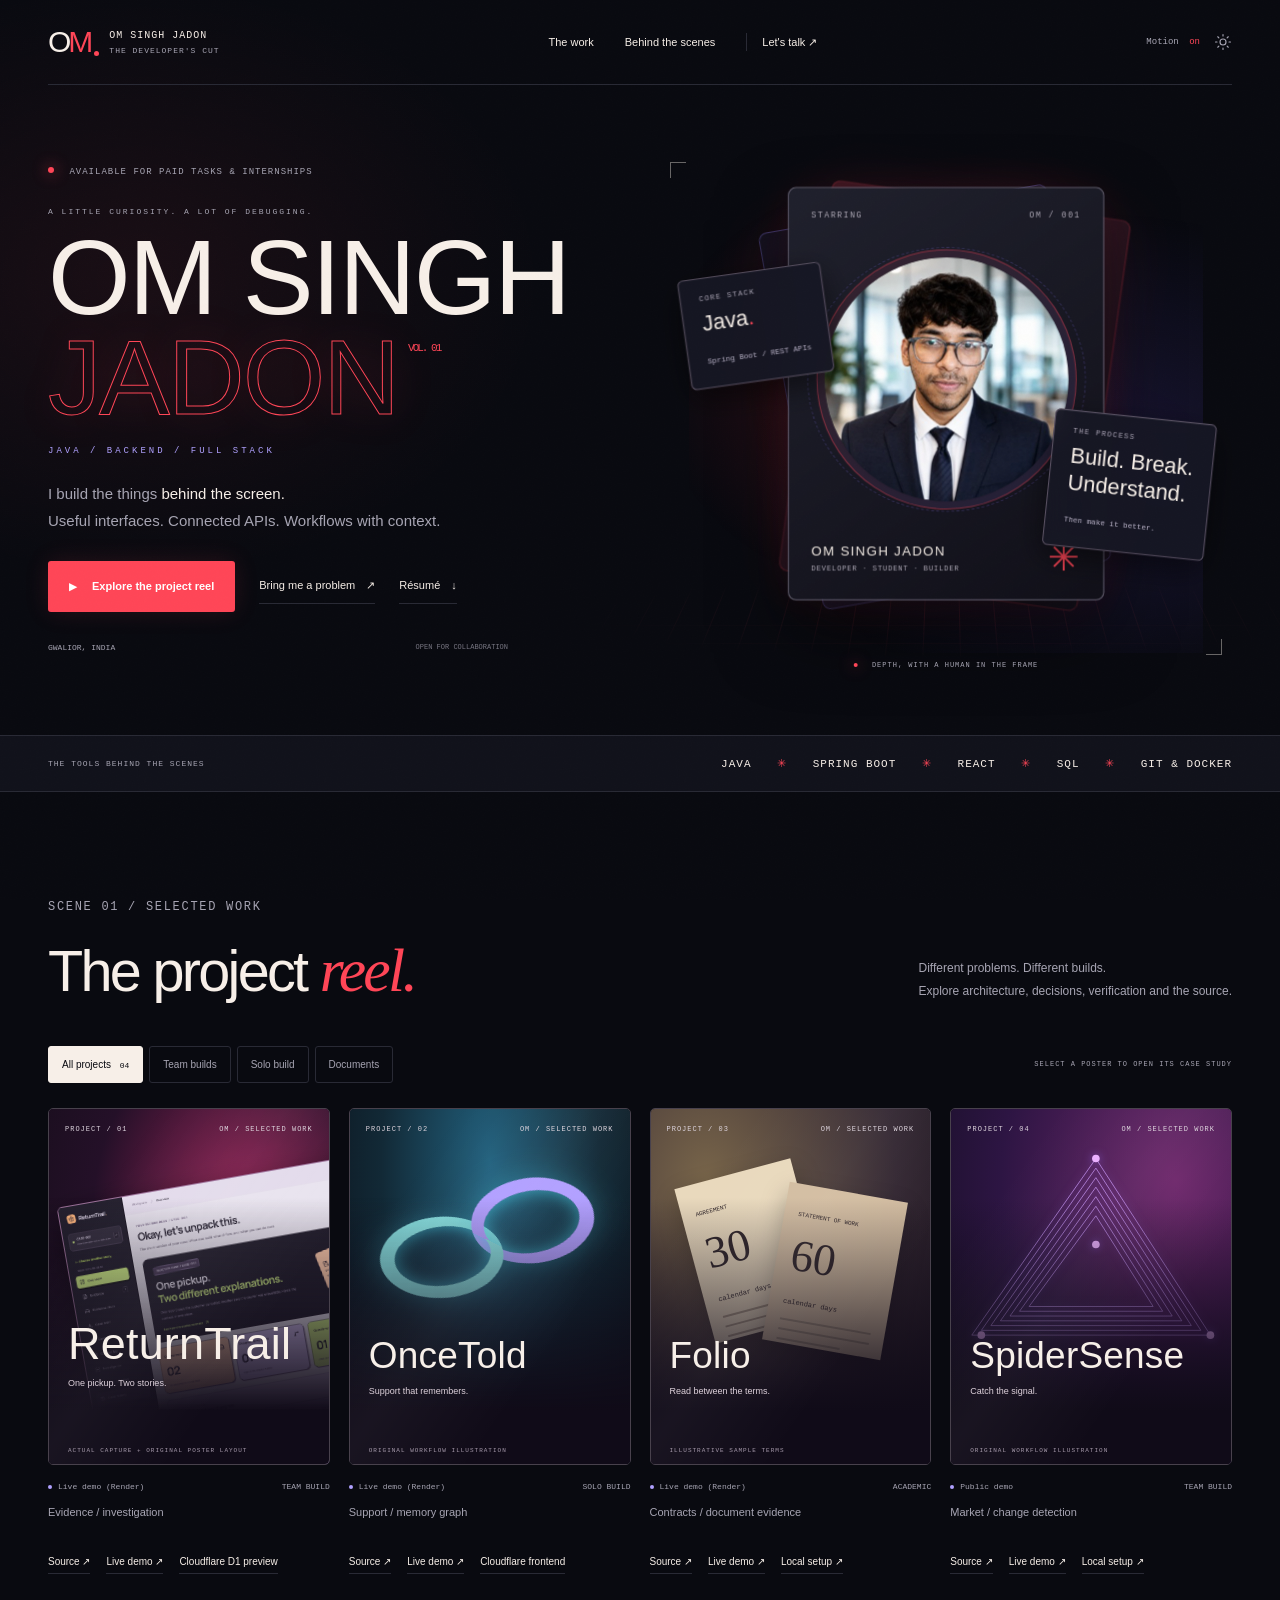
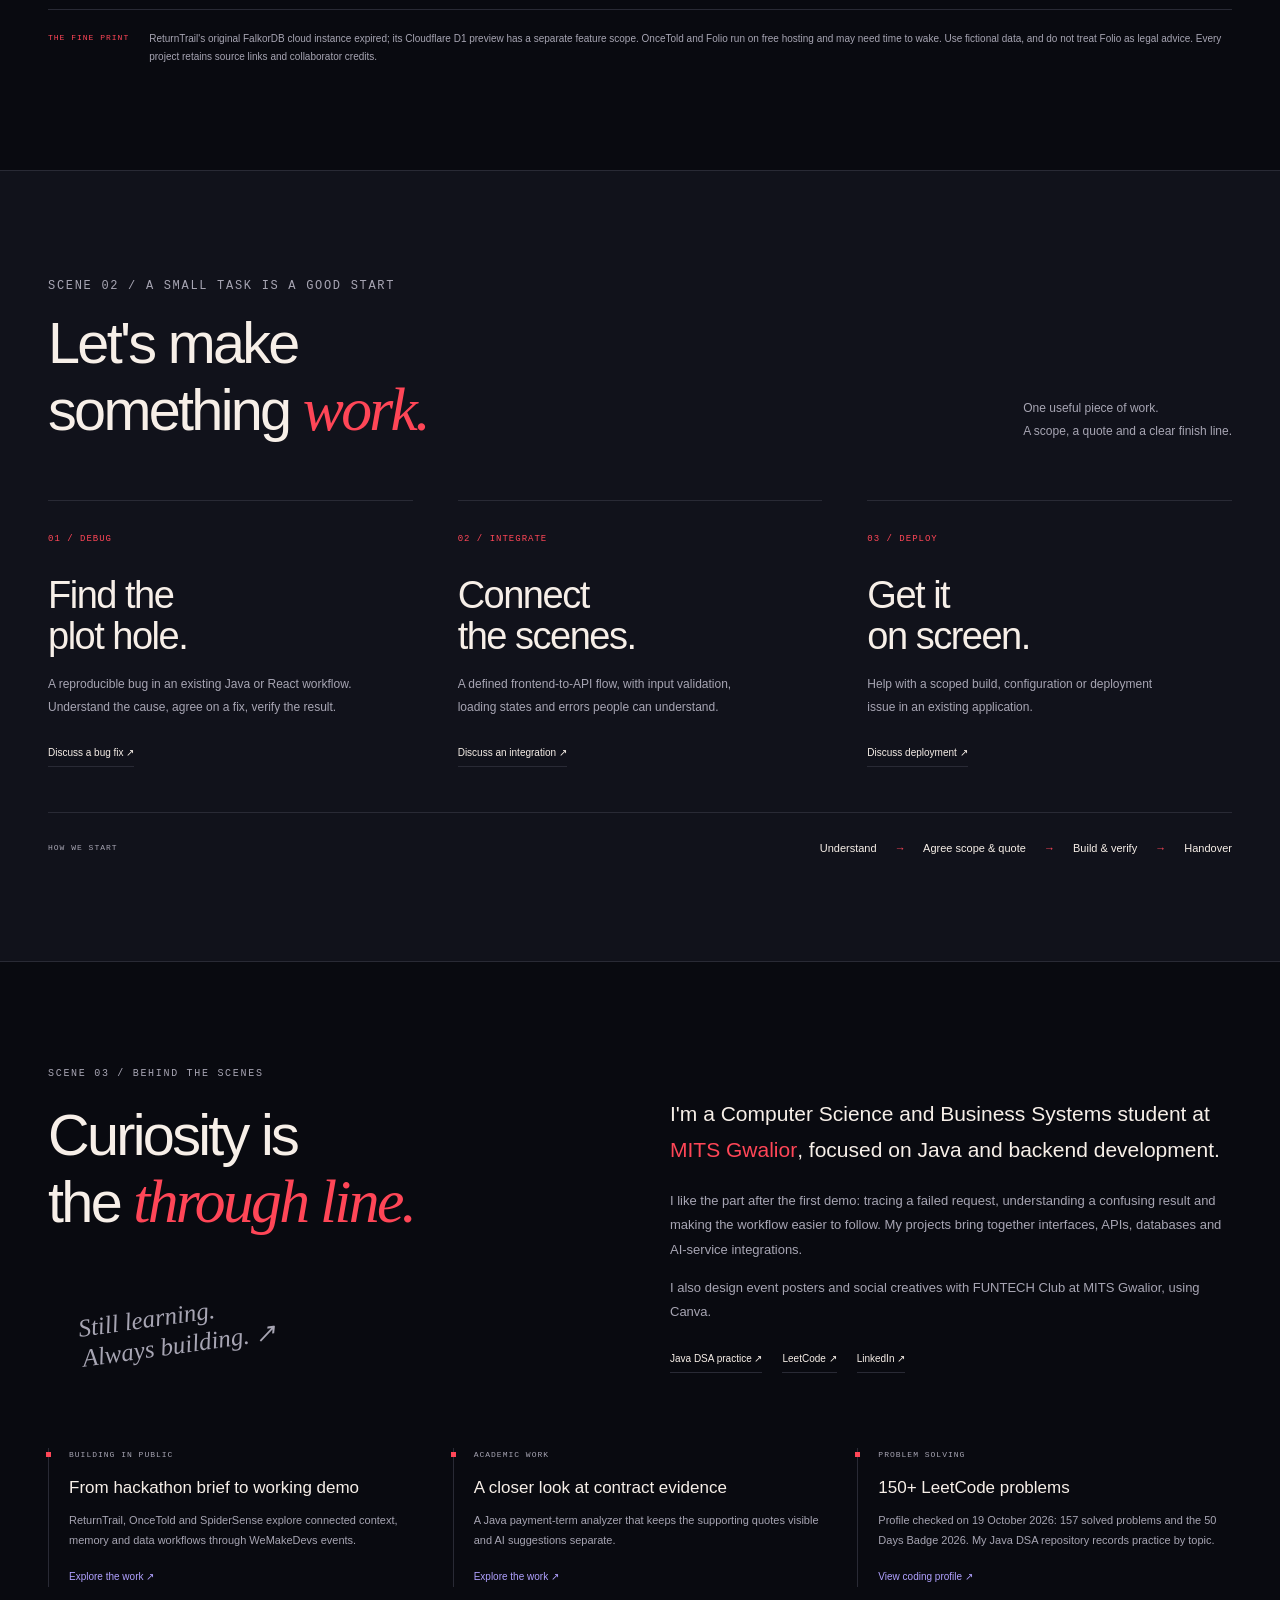
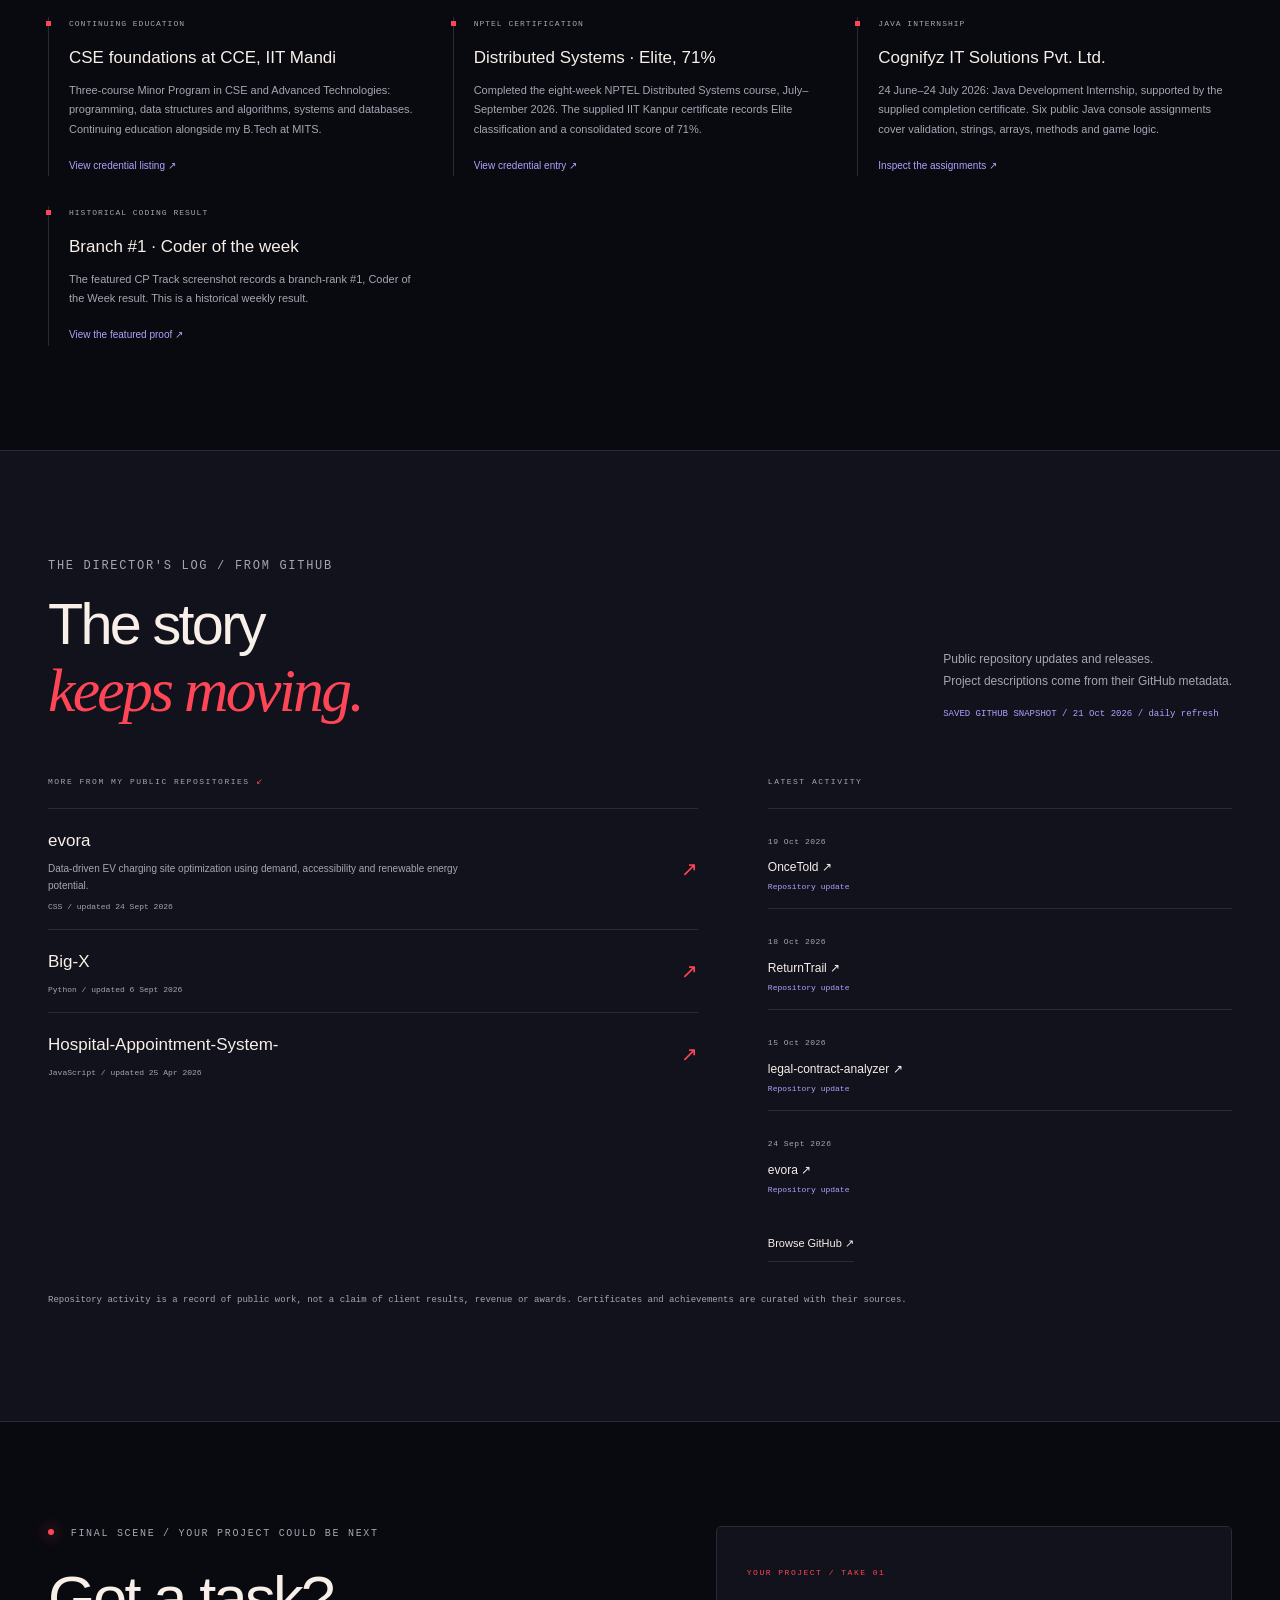
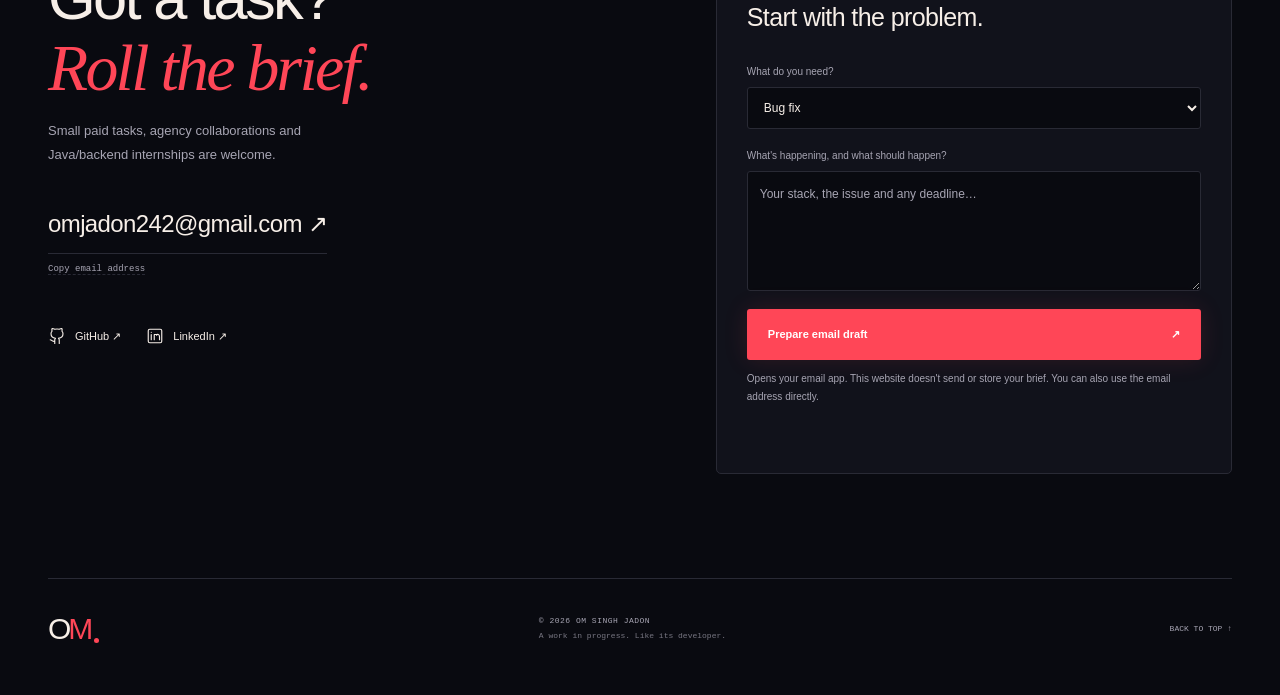
==== commit cd445f77: "docs(portfolio): explain engineering case studies and refresh assets" ====
--- a/index.html
+++ b/index.html
@@ -5,7 +5,7 @@
 <meta name="theme-color" content="#090a10"><meta name="description" content="Om Singh Jadon — Java, Spring Boot and React developer. A cinematic look at my projects, engineering decisions and ways to work together.">
 <meta property="og:title" content="Om Singh Jadon — The Developer's Cut"><meta property="og:description" content="Code, context and the work behind the screen. Explore my projects and engineering notes.">
 <meta property="og:type" content="website"><meta property="og:url" content="https://om2412.github.io/"><meta property="og:image" content="https://om2412.github.io/assets/social-card.png"><meta name="twitter:card" content="summary_large_image">
-<link rel="canonical" href="https://om2412.github.io/"><link rel="icon" href="assets/mark.svg" type="image/svg+xml"><link rel="preload" href="assets/om.webp" as="image"><link rel="stylesheet" href="styles.css?v=5">
+<link rel="canonical" href="https://om2412.github.io/"><link rel="icon" href="assets/mark.svg" type="image/svg+xml"><link rel="preload" href="assets/om.webp" as="image"><link rel="stylesheet" href="styles.css?v=6">
 <title>Om Singh Jadon — The Developer's Cut</title>
 </head>
 <body>
@@ -39,7 +39,7 @@
 </section>
 <div class="opening-credits"><div class="wrap"><span>THE TOOLS BEHIND THE SCENES</span><p>JAVA <b>✳</b> SPRING BOOT <b>✳</b> REACT <b>✳</b> SQL <b>✳</b> GIT & DOCKER</p></div></div>
 <section class="section wrap" id="work" aria-labelledby="work-title">
-<div class="section-head"><div><p class="eyebrow">SCENE 01 / SELECTED WORK</p><h2>The project <em>reel.</em></h2></div><p>Different problems. Different builds.<br>Open a project for the story, decisions and source.</p></div>
+<div class="section-head"><div><p class="eyebrow">SCENE 01 / SELECTED WORK</p><h2>The project <em>reel.</em></h2></div><p>Different problems. Different builds.<br>Explore architecture, decisions, verification and the source.</p></div>
 <div class="work-toolbar"><div class="filters" id="project-filters" role="group" aria-label="Filter selected projects" hidden><button data-filter="all" aria-pressed="true" type="button">All projects <span>04</span></button><button data-filter="team" aria-pressed="false" type="button">Team builds</button><button data-filter="solo" aria-pressed="false" type="button">Solo build</button><button data-filter="documents" aria-pressed="false" type="button">Documents</button></div><span class="film-tag">SELECT A POSTER TO OPEN ITS CASE STUDY</span></div>
 <p class="sr-only" id="filter-status" role="status" aria-live="polite"></p>
 <div class="project-reel" id="project-reel"></div>
@@ -63,5 +63,5 @@
 </main>
 <footer class="footer wrap"><a class="brand-mark" href="#home" aria-label="Back to top">O<span>M</span><i></i></a><p>© 2026 OM SINGH JADON<br><span>A work in progress. Like its developer.</span></p><a href="#home">BACK TO TOP ↑</a></footer>
 <dialog id="project-dialog" aria-labelledby="dialog-title"><div class="dialog-shell"><header><span id="dialog-scene" class="eyebrow"></span><button type="button" id="close-dialog" aria-label="Close project details">Close <span aria-hidden="true">×</span></button></header><div id="dialog-content"></div></div></dialog>
-<script type="module" src="script.js?v=5"></script>
+<script type="module" src="script.js?v=6"></script>
 </body></html>
--- a/styles.css
+++ b/styles.css
@@ -17,3 +17,14 @@
 .project-capture{margin:32px 0 0;padding-top:24px;border-top:1px solid var(--line)}.project-capture a{display:block}.project-capture img{display:block;width:100%;height:auto;border:1px solid var(--line);border-radius:5px;background:var(--surface)}.project-capture figcaption{margin-top:10px;font-size:10px;line-height:1.7;color:var(--muted)}
 
 .hero-actions{flex-wrap:wrap}.hero-actions .resume-link{white-space:nowrap}
+
+
+/* Engineering case study: readable across film/studio themes and narrow screens. */
+.case-study{margin-top:28px;border-top:1px solid var(--line);padding-top:24px;display:grid;gap:17px}
+.case-study-kicker{font:9px/1.6 var(--mono);letter-spacing:1.1px;color:var(--accent2);margin:0}
+.case-study-section{border:1px solid var(--line);background:var(--surface);border-radius:6px;padding:16px 18px;min-width:0}
+.dialog-copy .case-study-section h3{font:10px/1.5 var(--mono);letter-spacing:.8px;text-transform:uppercase;color:var(--accent);margin:0 0 10px}
+.case-study-section p,.case-study-section li{font-size:12px;line-height:1.8;color:var(--text);overflow-wrap:anywhere}
+.case-study-section p{margin:0}.case-study-section ul{margin:0;padding-left:19px}.case-study-section li+li{margin-top:8px}
+.card-links{flex-wrap:wrap;row-gap:9px}.project-status{overflow-wrap:anywhere}
+@media(max-width:650px){.case-study{gap:12px;margin-top:20px}.case-study-section{padding:14px}.case-study-section p,.case-study-section li{font-size:11px}.dialog-copy .case-study-section h3{font-size:9px}}
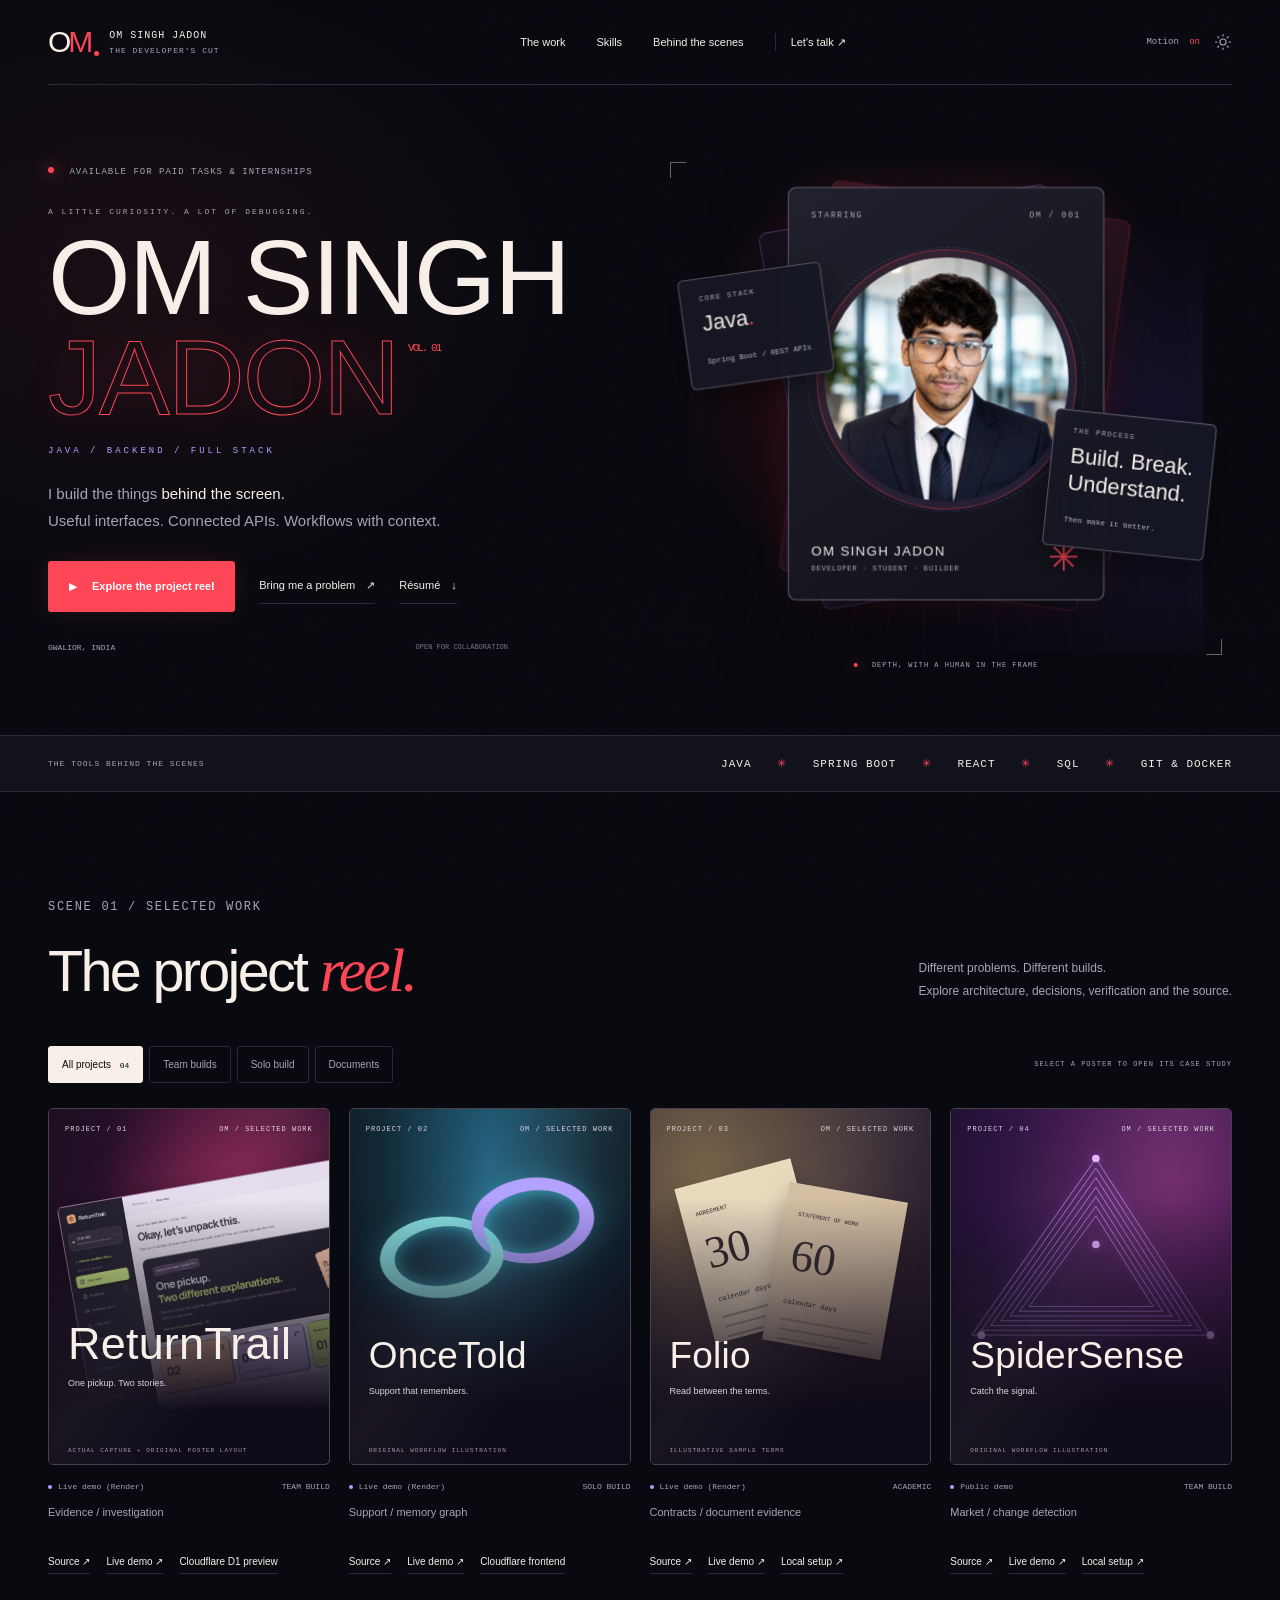
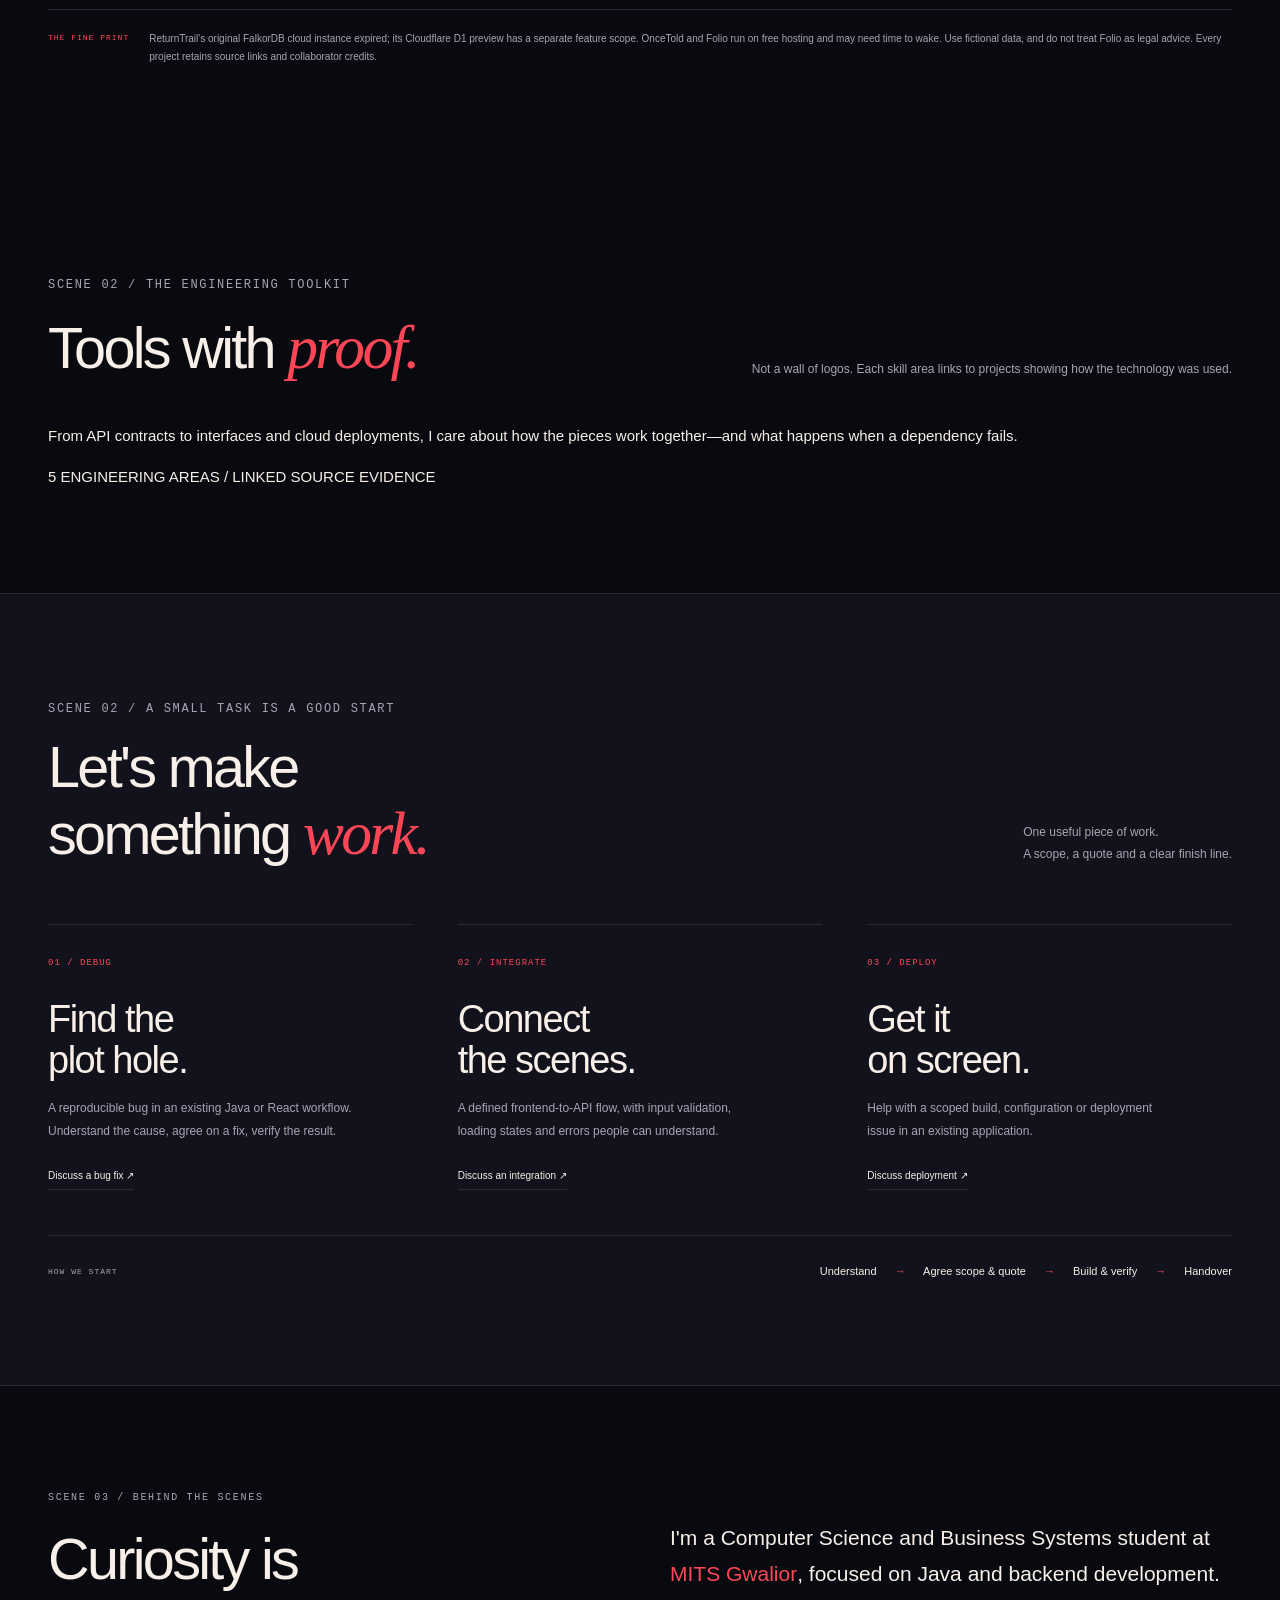
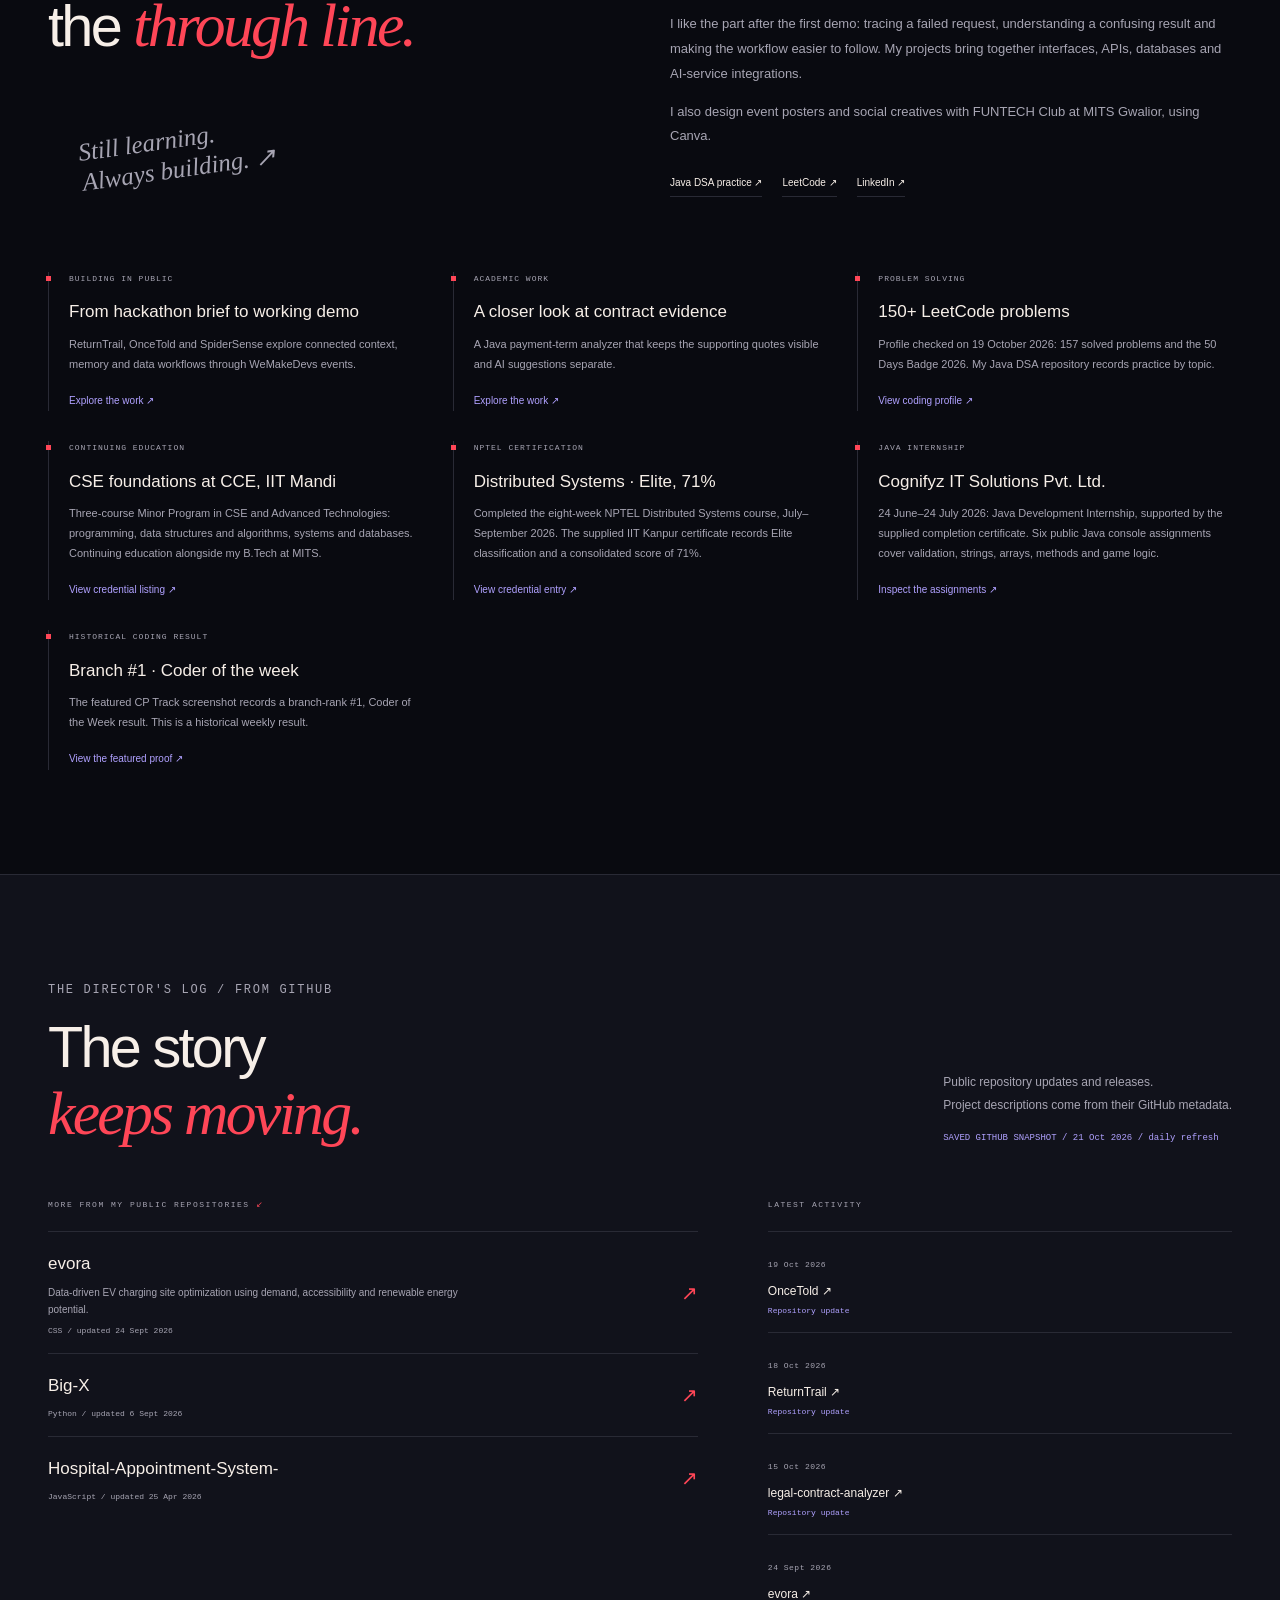
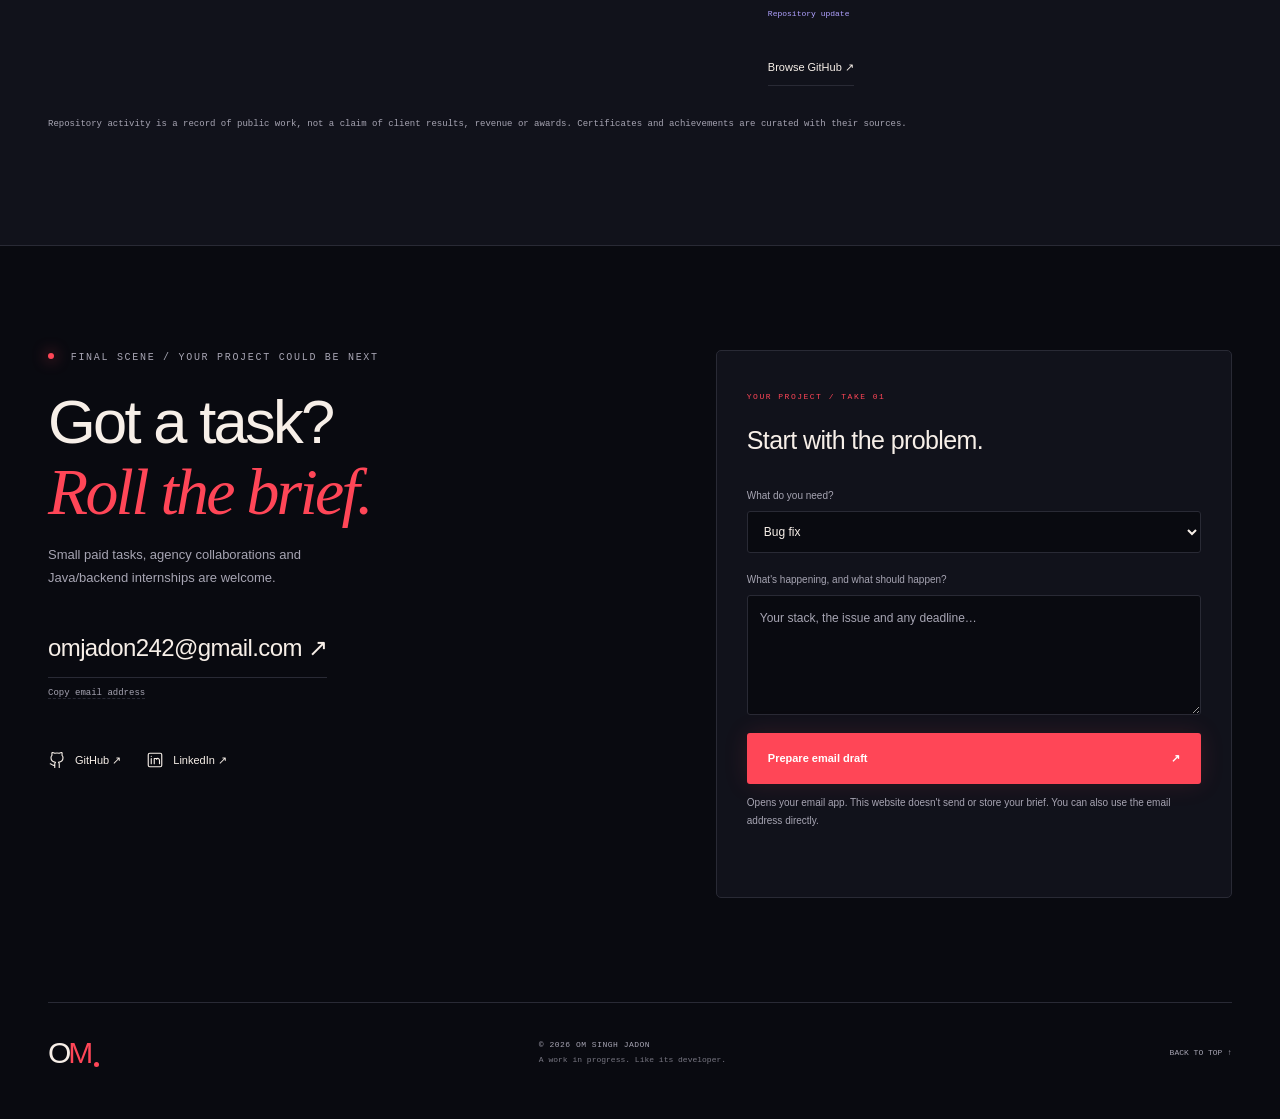
==== commit 1caf58b2: "feat(portfolio): add semantic technical skills section and navigation" ====
--- a/index.html
+++ b/index.html
@@ -5,7 +5,7 @@
 <meta name="theme-color" content="#090a10"><meta name="description" content="Om Singh Jadon — Java, Spring Boot and React developer. A cinematic look at my projects, engineering decisions and ways to work together.">
 <meta property="og:title" content="Om Singh Jadon — The Developer's Cut"><meta property="og:description" content="Code, context and the work behind the screen. Explore my projects and engineering notes.">
 <meta property="og:type" content="website"><meta property="og:url" content="https://om2412.github.io/"><meta property="og:image" content="https://om2412.github.io/assets/social-card.png"><meta name="twitter:card" content="summary_large_image">
-<link rel="canonical" href="https://om2412.github.io/"><link rel="icon" href="assets/mark.svg" type="image/svg+xml"><link rel="preload" href="assets/om.webp" as="image"><link rel="stylesheet" href="styles.css?v=6">
+<link rel="canonical" href="https://om2412.github.io/"><link rel="icon" href="assets/mark.svg" type="image/svg+xml"><link rel="preload" href="assets/om.webp" as="image"><link rel="stylesheet" href="styles.css?v=7">
 <title>Om Singh Jadon — The Developer's Cut</title>
 </head>
 <body>
@@ -13,7 +13,7 @@
 <div class="film-grain" aria-hidden="true"></div>
 <header class="header wrap">
 <a class="brand" href="#home" aria-label="Om Singh Jadon home"><span class="brand-mark">O<span>M</span><i></i></span><span>OM SINGH JADON<small>THE DEVELOPER'S CUT</small></span></a>
-<nav aria-label="Main navigation"><a href="#work">The work</a><a href="#about">Behind the scenes</a><a href="#contact">Let's talk <span aria-hidden="true">↗</span></a></nav>
+<nav aria-label="Main navigation"><a href="#work">The work</a><a href="#skills">Skills</a><a href="#about">Behind the scenes</a><a href="#contact">Let's talk <span aria-hidden="true">↗</span></a></nav>
 <div class="controls"><button id="motion-toggle" type="button" aria-pressed="true" hidden>Motion <span>on</span></button><button id="lighting-toggle" type="button" aria-label="Switch to studio lighting" hidden><svg viewBox="0 0 24 24" aria-hidden="true"><circle cx="12" cy="12" r="4"/><path d="M12 2v2m0 16v2M2 12h2m16 0h2M5 5l1.5 1.5m11 11L19 19M5 19l1.5-1.5m11-11L19 5"/></svg></button></div>
 </header>
 <main id="main">
@@ -46,6 +46,12 @@
 <div class="catalog-fallback" id="catalog-fallback"><p>Explore the project repositories:</p><a href="https://github.com/OM2412/ReturnTrail">ReturnTrail ↗</a><a href="https://github.com/OM2412/OnceTold">OnceTold ↗</a><a href="https://github.com/OM2412/legal-contract-analyzer">Legal Contract Analyzer ↗</a><a href="https://github.com/yogeshsanodiya59-web/SpiderSense">SpiderSense ↗</a></div>
 <div class="catalog-note"><span>THE FINE PRINT</span><p>ReturnTrail's original FalkorDB cloud instance expired; its Cloudflare D1 preview has a separate feature scope. OnceTold and Folio run on free hosting and may need time to wake. Use fictional data, and do not treat Folio as legal advice. Every project retains source links and collaborator credits.</p></div>
 </section>
+<section class="section wrap skills-section" id="skills" aria-labelledby="skills-title">
+<div class="section-head"><div><p class="eyebrow">SCENE 02 / THE ENGINEERING TOOLKIT</p><h2 id="skills-title">Tools with <em>proof.</em></h2></div><p>Not a wall of logos. Each skill area links to projects showing how the technology was used.</p></div>
+<div class="skills-intro"><p>From API contracts to interfaces and cloud deployments, I care about how the pieces work together—and what happens when a dependency fails.</p><span>5 ENGINEERING AREAS / LINKED SOURCE EVIDENCE</span></div>
+<div id="skills-grid" class="skills-grid" aria-label="Technical skills by engineering area"></div>
+<noscript><p>Java, Spring Boot, REST APIs, React, JavaScript, SQL, PostgreSQL, Gemini, Groq, Docker and GitHub Actions. Project evidence is available in the <a href="#work">selected work</a> section.</p></noscript>
+</section>
 <section class="section services-section" id="services" aria-labelledby="services-title"><div class="wrap"><div class="section-head"><div><p class="eyebrow">SCENE 02 / A SMALL TASK IS A GOOD START</p><h2>Let's make<br>something <em>work.</em></h2></div><p>One useful piece of work.<br>A scope, a quote and a clear finish line.</p></div><div class="service-grid">
 <article><span class="service-index">01 / DEBUG</span><h3>Find the<br>plot hole.</h3><p>A reproducible bug in an existing Java or React workflow. Understand the cause, agree on a fix, verify the result.</p><a href="#contact" data-service="Bug fix">Discuss a bug fix ↗</a></article>
 <article><span class="service-index">02 / INTEGRATE</span><h3>Connect<br>the scenes.</h3><p>A defined frontend-to-API flow, with input validation, loading states and errors people can understand.</p><a href="#contact" data-service="API integration">Discuss an integration ↗</a></article>
@@ -63,5 +69,5 @@
 </main>
 <footer class="footer wrap"><a class="brand-mark" href="#home" aria-label="Back to top">O<span>M</span><i></i></a><p>© 2026 OM SINGH JADON<br><span>A work in progress. Like its developer.</span></p><a href="#home">BACK TO TOP ↑</a></footer>
 <dialog id="project-dialog" aria-labelledby="dialog-title"><div class="dialog-shell"><header><span id="dialog-scene" class="eyebrow"></span><button type="button" id="close-dialog" aria-label="Close project details">Close <span aria-hidden="true">×</span></button></header><div id="dialog-content"></div></div></dialog>
-<script type="module" src="script.js?v=6"></script>
+<script type="module" src="script.js?v=7"></script>
 </body></html>
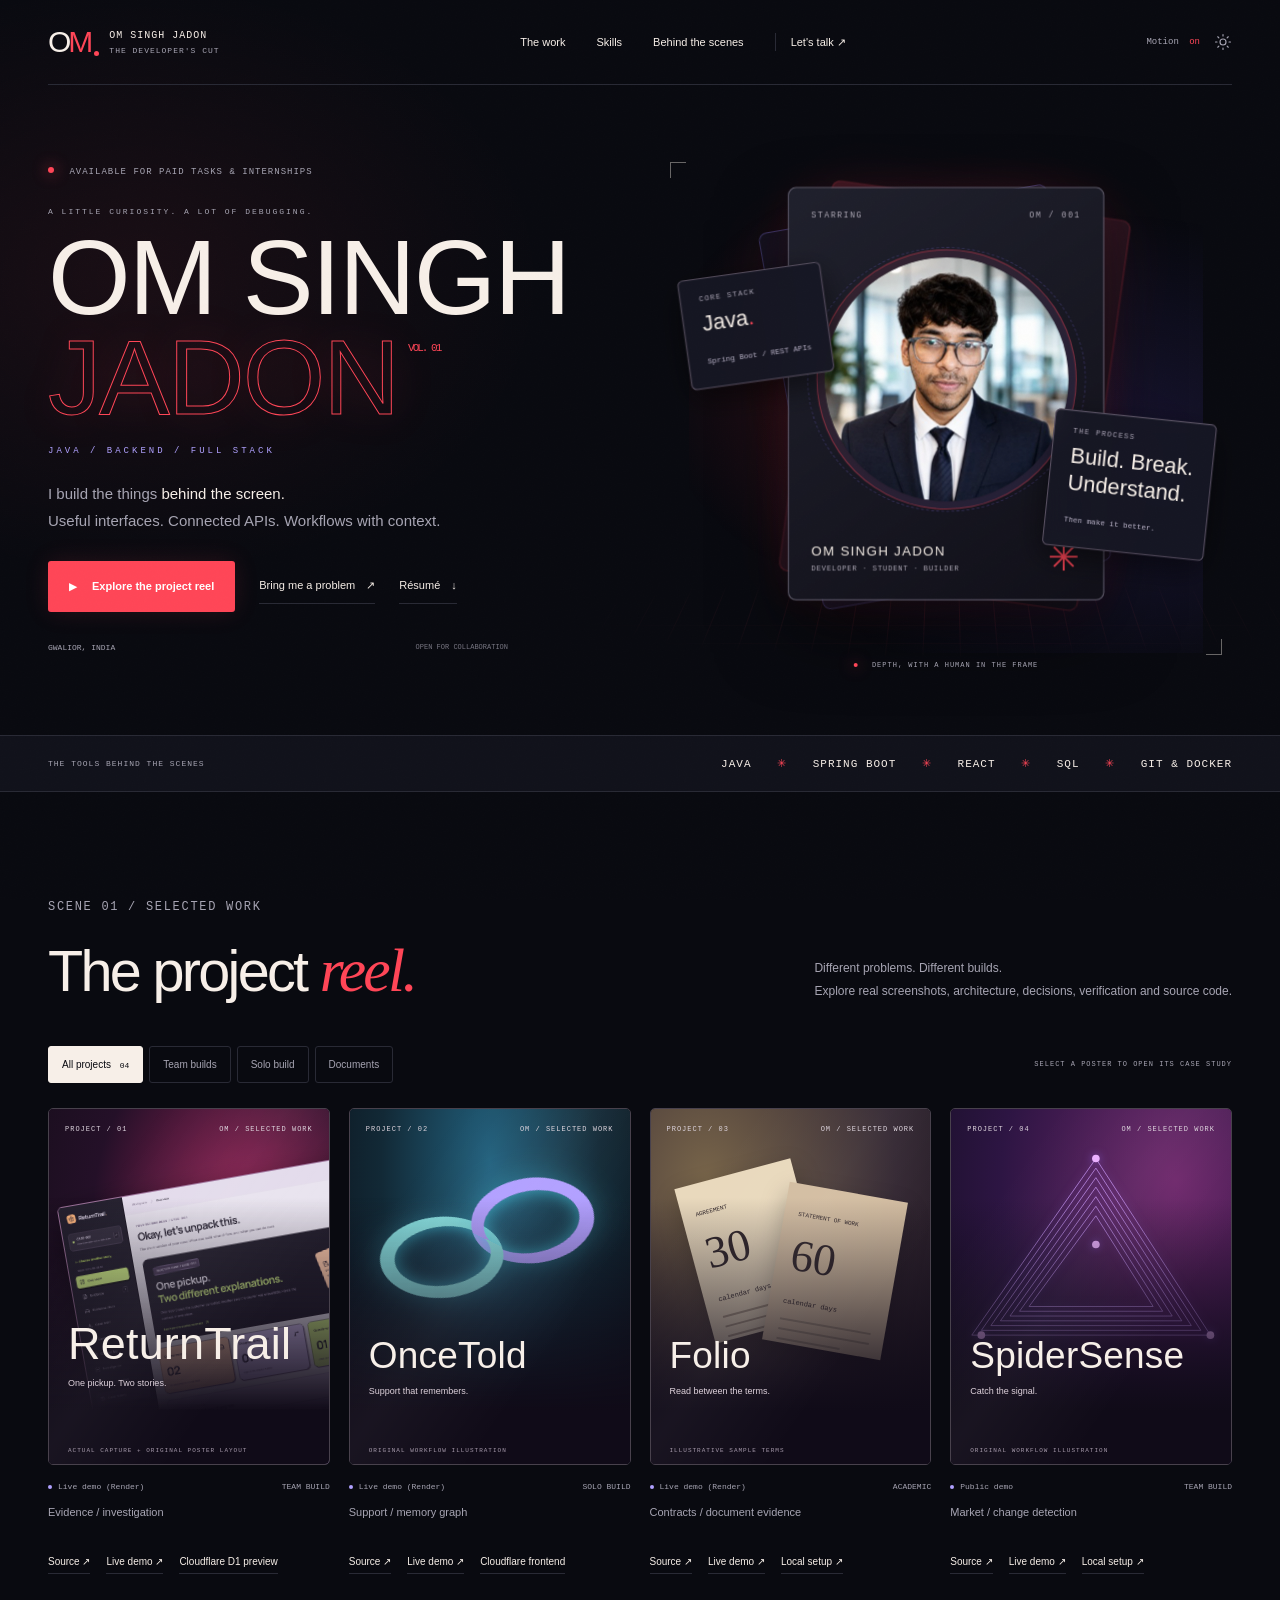
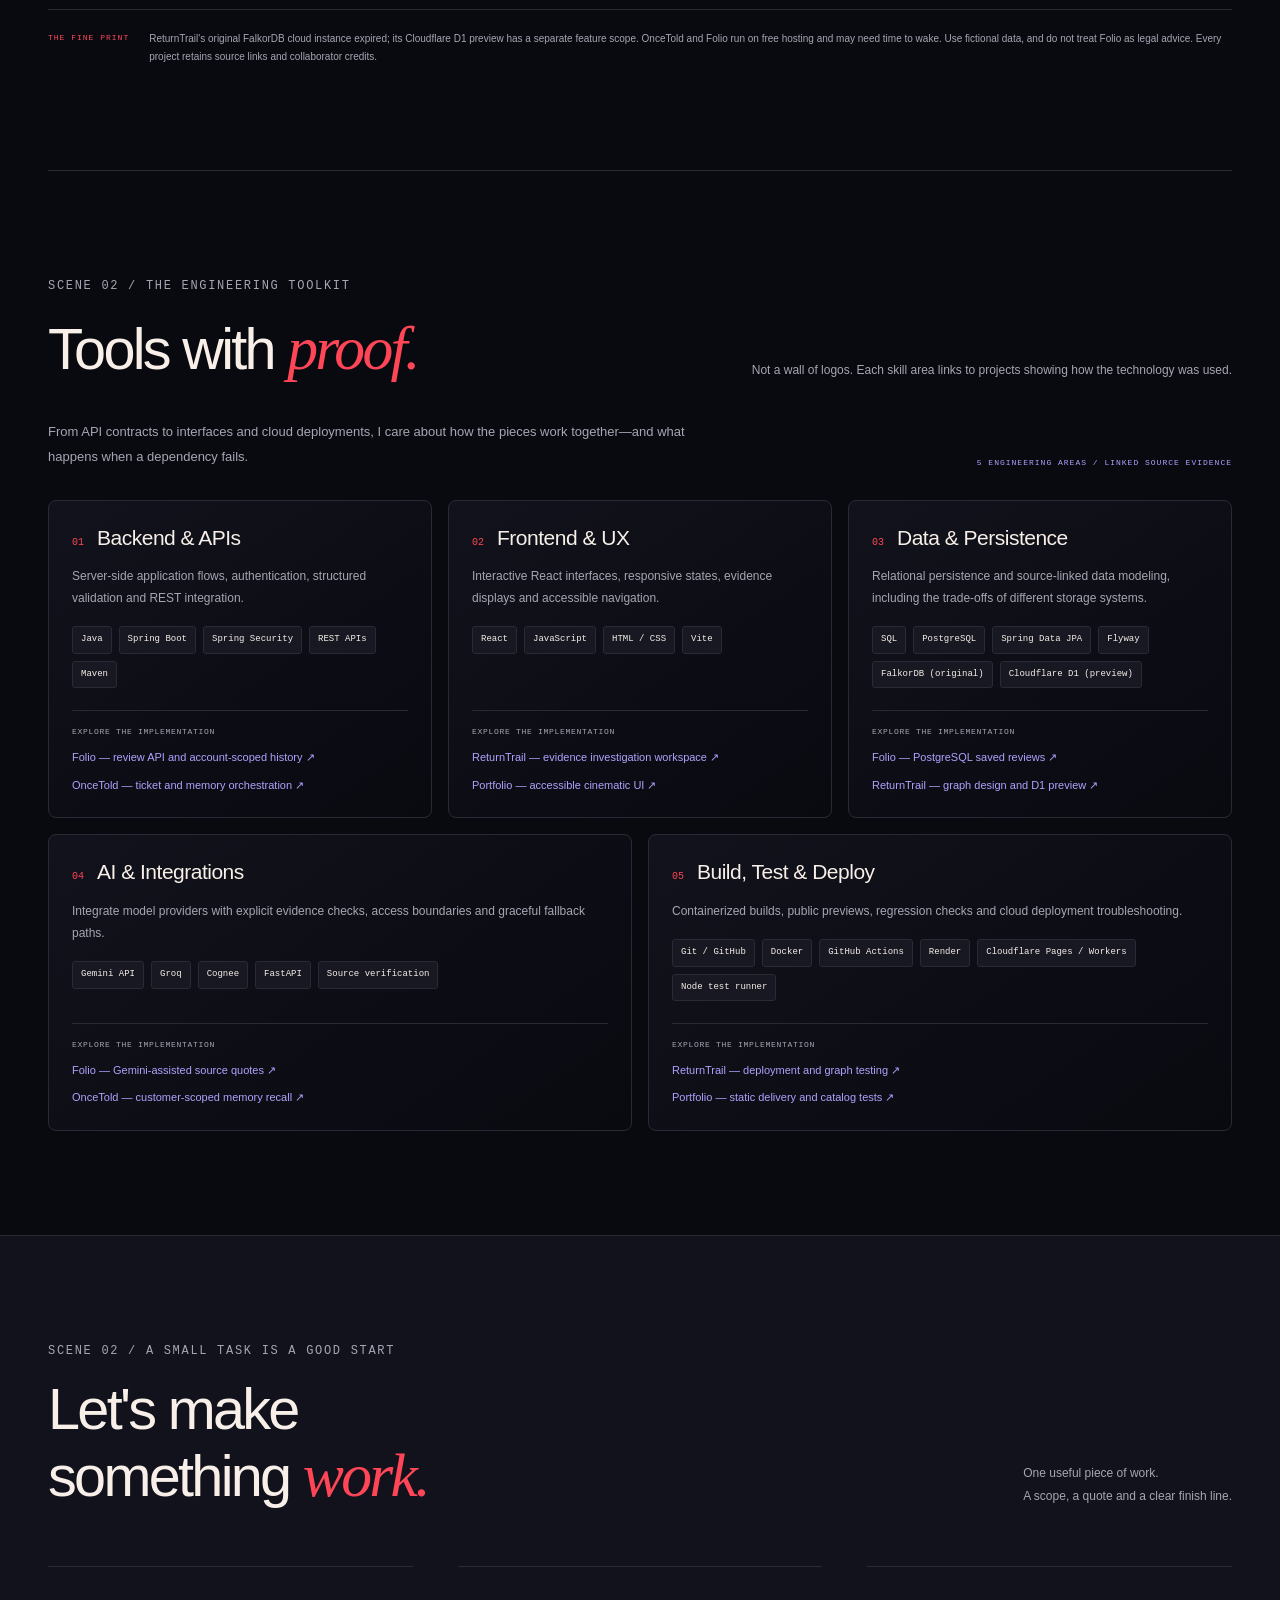
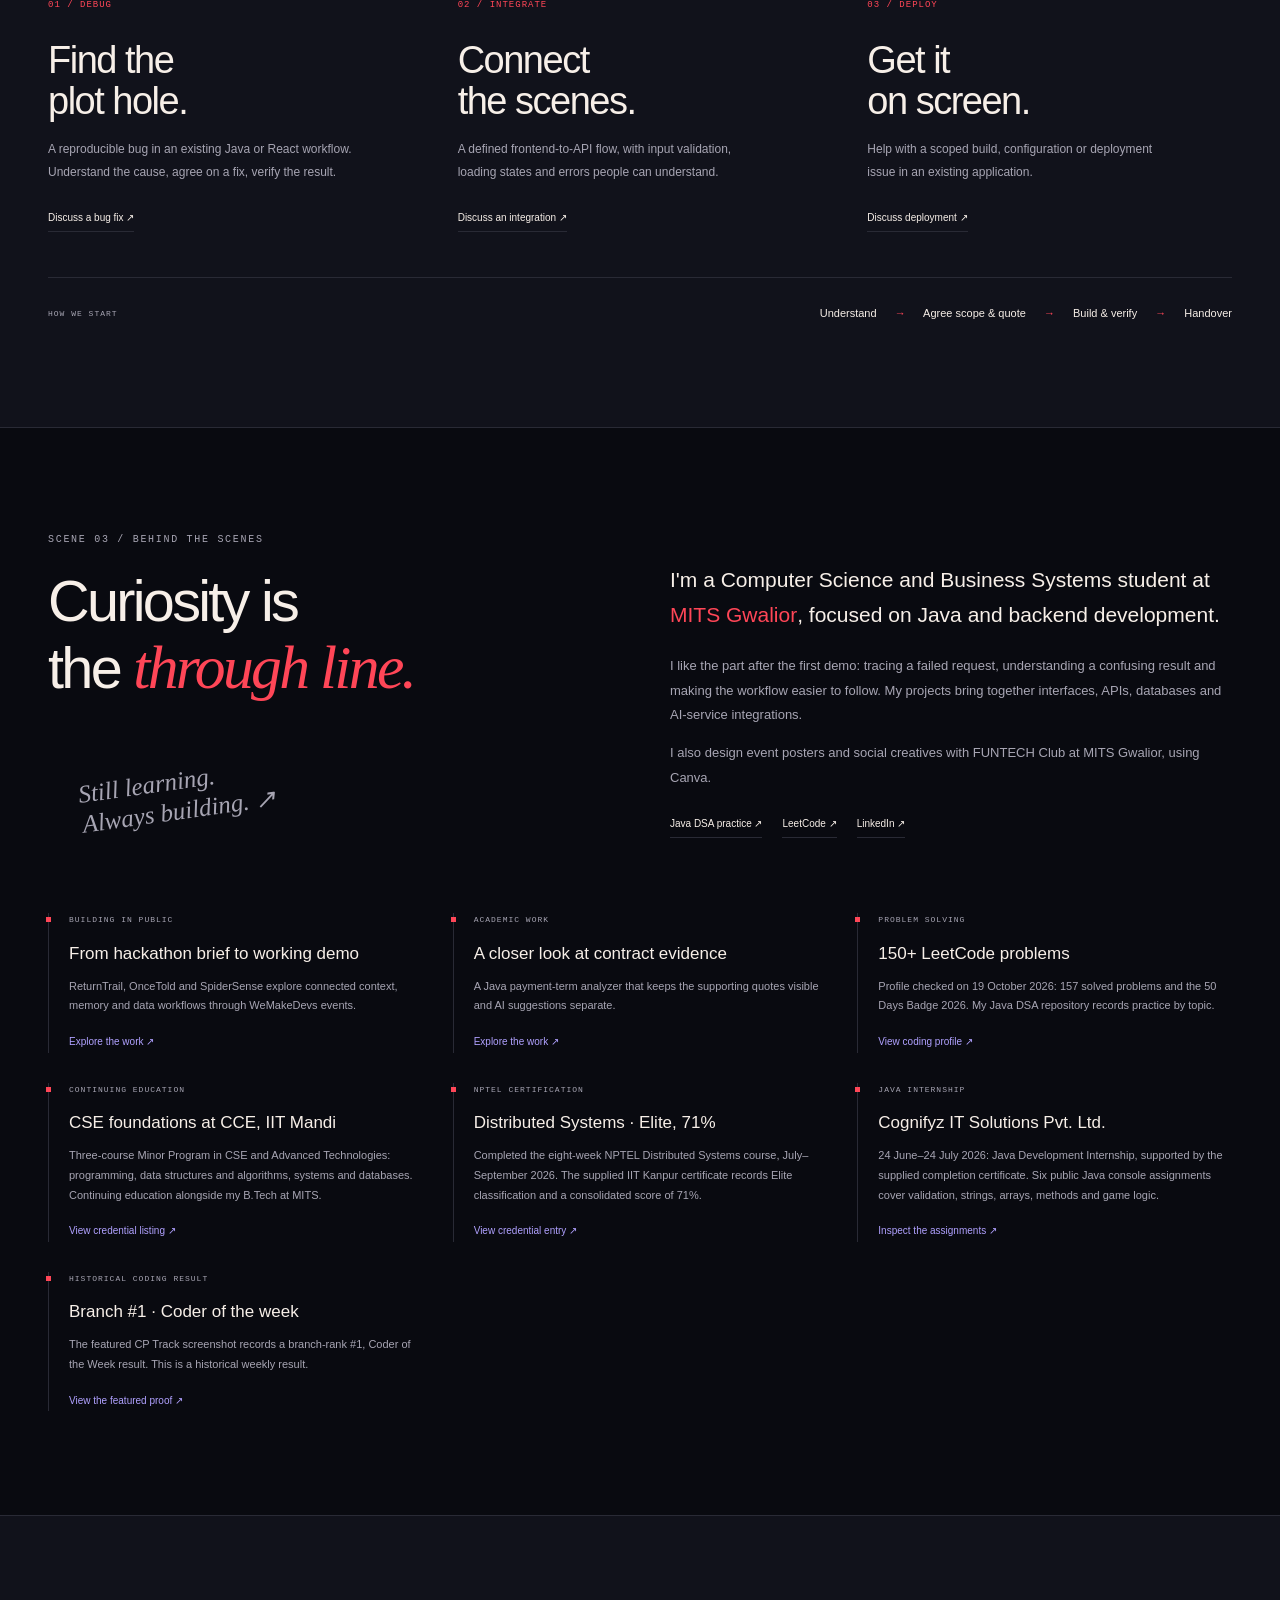
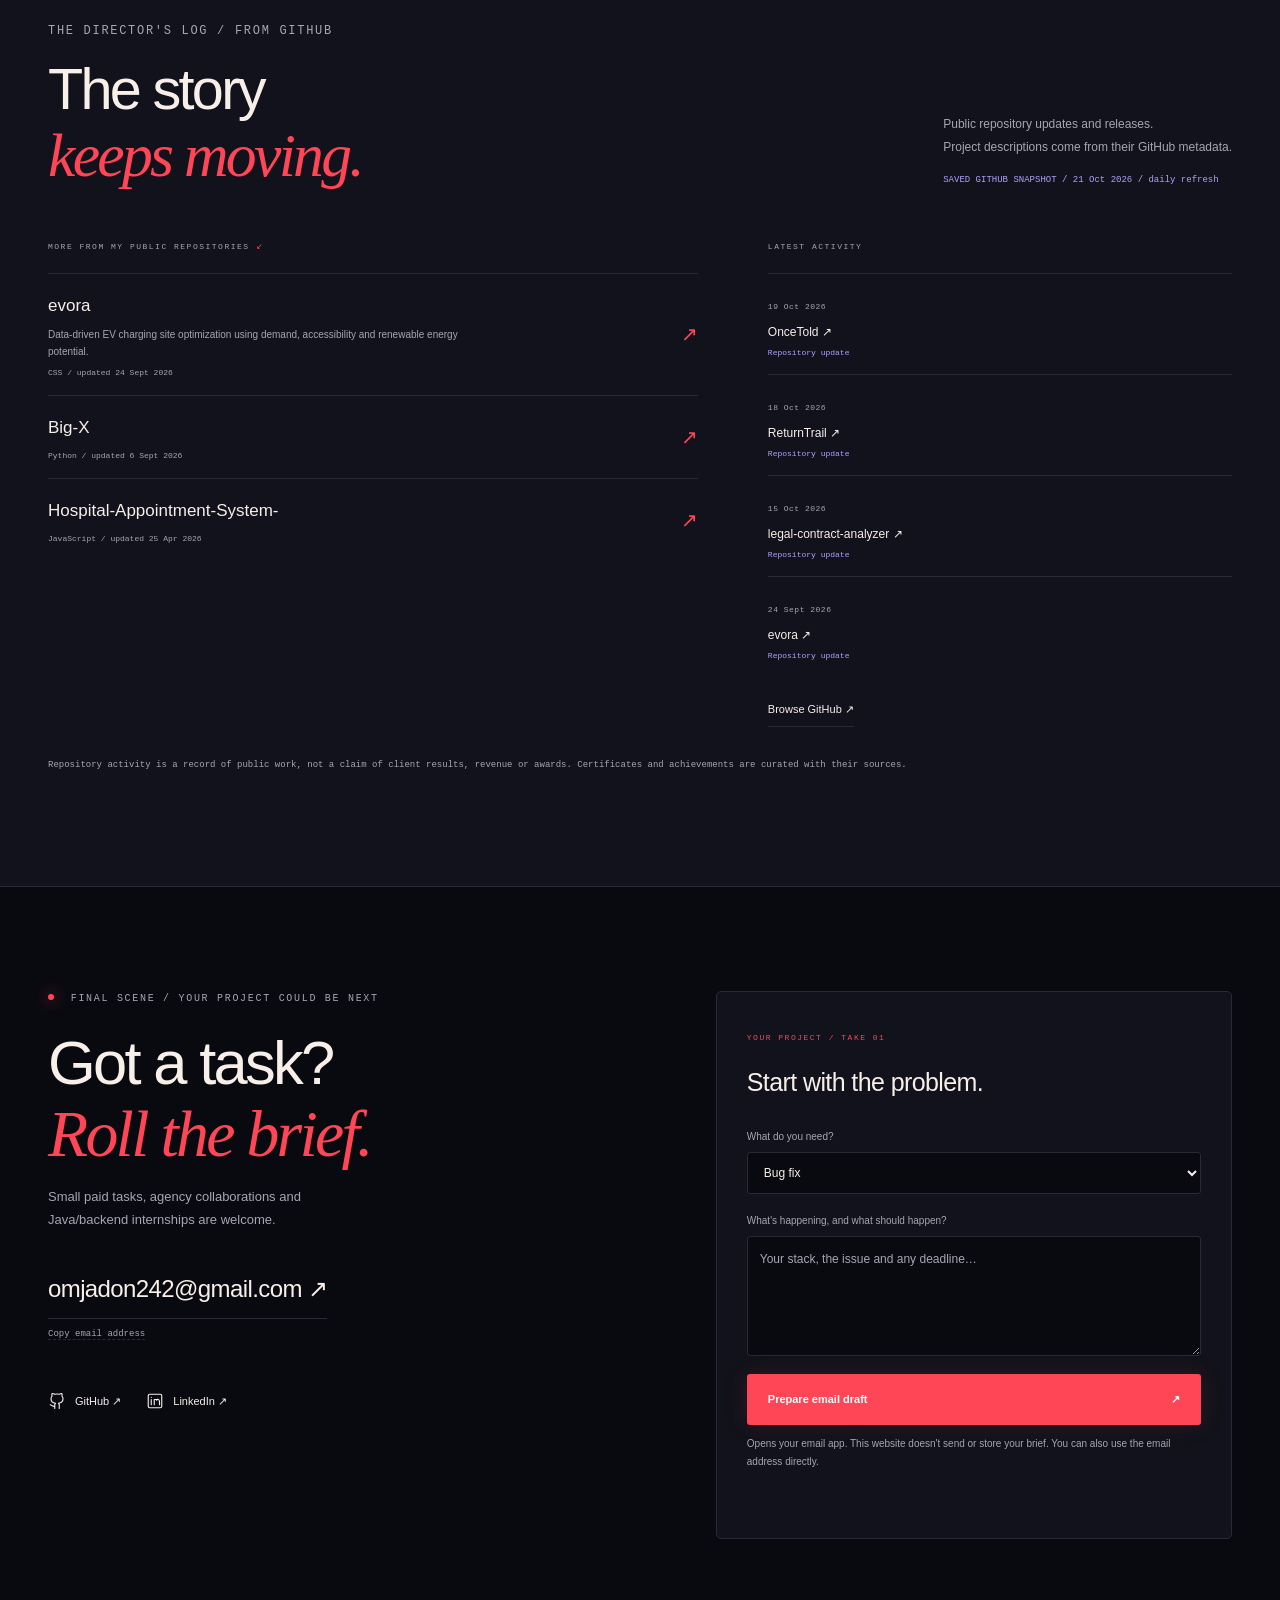
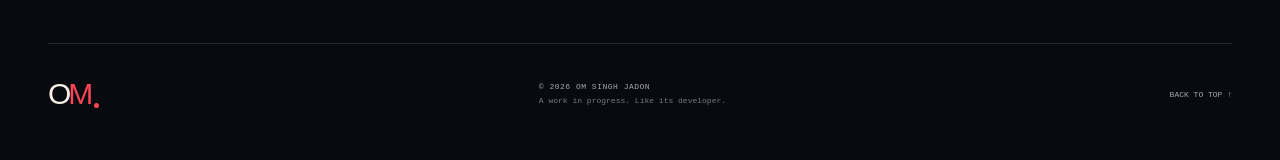
==== commit 09282b8a: "docs(portfolio): publish visual case studies and refresh UI assets" ====
--- a/index.html
+++ b/index.html
@@ -5,7 +5,7 @@
 <meta name="theme-color" content="#090a10"><meta name="description" content="Om Singh Jadon — Java, Spring Boot and React developer. A cinematic look at my projects, engineering decisions and ways to work together.">
 <meta property="og:title" content="Om Singh Jadon — The Developer's Cut"><meta property="og:description" content="Code, context and the work behind the screen. Explore my projects and engineering notes.">
 <meta property="og:type" content="website"><meta property="og:url" content="https://om2412.github.io/"><meta property="og:image" content="https://om2412.github.io/assets/social-card.png"><meta name="twitter:card" content="summary_large_image">
-<link rel="canonical" href="https://om2412.github.io/"><link rel="icon" href="assets/mark.svg" type="image/svg+xml"><link rel="preload" href="assets/om.webp" as="image"><link rel="stylesheet" href="styles.css?v=7">
+<link rel="canonical" href="https://om2412.github.io/"><link rel="icon" href="assets/mark.svg" type="image/svg+xml"><link rel="preload" href="assets/om.webp" as="image"><link rel="stylesheet" href="styles.css?v=8">
 <title>Om Singh Jadon — The Developer's Cut</title>
 </head>
 <body>
@@ -39,7 +39,7 @@
 </section>
 <div class="opening-credits"><div class="wrap"><span>THE TOOLS BEHIND THE SCENES</span><p>JAVA <b>✳</b> SPRING BOOT <b>✳</b> REACT <b>✳</b> SQL <b>✳</b> GIT & DOCKER</p></div></div>
 <section class="section wrap" id="work" aria-labelledby="work-title">
-<div class="section-head"><div><p class="eyebrow">SCENE 01 / SELECTED WORK</p><h2>The project <em>reel.</em></h2></div><p>Different problems. Different builds.<br>Explore architecture, decisions, verification and the source.</p></div>
+<div class="section-head"><div><p class="eyebrow">SCENE 01 / SELECTED WORK</p><h2>The project <em>reel.</em></h2></div><p>Different problems. Different builds.<br>Explore real screenshots, architecture, decisions, verification and source code.</p></div>
 <div class="work-toolbar"><div class="filters" id="project-filters" role="group" aria-label="Filter selected projects" hidden><button data-filter="all" aria-pressed="true" type="button">All projects <span>04</span></button><button data-filter="team" aria-pressed="false" type="button">Team builds</button><button data-filter="solo" aria-pressed="false" type="button">Solo build</button><button data-filter="documents" aria-pressed="false" type="button">Documents</button></div><span class="film-tag">SELECT A POSTER TO OPEN ITS CASE STUDY</span></div>
 <p class="sr-only" id="filter-status" role="status" aria-live="polite"></p>
 <div class="project-reel" id="project-reel"></div>
@@ -69,5 +69,5 @@
 </main>
 <footer class="footer wrap"><a class="brand-mark" href="#home" aria-label="Back to top">O<span>M</span><i></i></a><p>© 2026 OM SINGH JADON<br><span>A work in progress. Like its developer.</span></p><a href="#home">BACK TO TOP ↑</a></footer>
 <dialog id="project-dialog" aria-labelledby="dialog-title"><div class="dialog-shell"><header><span id="dialog-scene" class="eyebrow"></span><button type="button" id="close-dialog" aria-label="Close project details">Close <span aria-hidden="true">×</span></button></header><div id="dialog-content"></div></div></dialog>
-<script type="module" src="script.js?v=7"></script>
+<script type="module" src="script.js?v=8"></script>
 </body></html>
--- a/styles.css
+++ b/styles.css
@@ -28,3 +28,47 @@
 .case-study-section p{margin:0}.case-study-section ul{margin:0;padding-left:19px}.case-study-section li+li{margin-top:8px}
 .card-links{flex-wrap:wrap;row-gap:9px}.project-status{overflow-wrap:anywhere}
 @media(max-width:650px){.case-study{gap:12px;margin-top:20px}.case-study-section{padding:14px}.case-study-section p,.case-study-section li{font-size:11px}.dialog-copy .case-study-section h3{font-size:9px}}
+
+
+/* Project-backed skills taxonomy */
+.skills-section{border-top:1px solid var(--line)}
+.skills-intro{display:flex;justify-content:space-between;gap:30px;align-items:end;margin:-4px 0 30px}
+.skills-intro p{max-width:670px;font-size:13px;line-height:1.9;color:var(--muted);margin:0}
+.skills-intro span{font:8px/1.7 var(--mono);letter-spacing:1px;color:var(--accent2);white-space:nowrap}
+.skills-grid{display:grid;grid-template-columns:repeat(6,minmax(0,1fr));gap:16px}
+.skill-card{grid-column:span 2;display:flex;flex-direction:column;min-width:0;border:1px solid var(--line);border-radius:8px;padding:23px;background:linear-gradient(145deg,var(--surface),var(--bg));transition:border-color .2s,transform .2s}
+.skill-card:nth-child(4),.skill-card:nth-child(5){grid-column:span 3}
+.skill-card:hover{border-color:var(--accent2);transform:translateY(-2px)}
+.skill-card-head{display:flex;align-items:baseline;gap:13px}
+.skill-index{font:10px var(--mono);color:var(--accent)}
+.skill-card h3{font-size:21px;font-weight:500;letter-spacing:-.5px;line-height:1.35;margin:0}
+.skill-summary{color:var(--muted);font-size:12px;line-height:1.85;margin:13px 0 17px}
+.skill-tags{list-style:none;display:flex;flex-wrap:wrap;gap:7px;margin:0 0 22px;padding:0}
+.skill-tags li{font:9px/1.5 var(--mono);color:var(--text);border:1px solid var(--line);border-radius:3px;padding:6px 8px;background:var(--surface2)}
+.skill-proof{border-top:1px solid var(--line);padding-top:15px;margin-top:auto;display:grid;gap:10px}
+.skill-proof-label{font:8px/1.6 var(--mono);letter-spacing:.7px;color:var(--muted);margin:0}
+.skill-proof a{font:11px/1.6 var(--sans);color:var(--accent2);overflow-wrap:anywhere}
+.skill-proof a:hover{text-decoration:underline}
+@media(max-width:1000px){.skills-grid{grid-template-columns:repeat(2,minmax(0,1fr))}.skill-card,.skill-card:nth-child(4),.skill-card:nth-child(5){grid-column:span 1}}
+@media(max-width:650px){.skills-intro{display:block}.skills-intro span{display:block;margin-top:15px}.skills-grid{grid-template-columns:1fr;gap:12px}.skill-card,.skill-card:nth-child(4),.skill-card:nth-child(5){grid-column:span 1;padding:18px}.skill-card h3{font-size:20px}.skill-summary{font-size:12px}.skill-proof a{font-size:11px}.header nav{flex-wrap:wrap;justify-content:flex-end;row-gap:5px}.header nav a{font-size:9px}.header nav a:nth-child(2){display:inline}}
+@media(prefers-reduced-motion:reduce){.skill-card:hover{transform:none}}
+
+
+/* Architecture diagrams and sourced product-capture galleries. */
+.architecture-gallery,.project-gallery{margin-top:34px;padding-top:25px;border-top:1px solid var(--line)}
+.visual-kicker{font:9px/1.5 var(--mono);letter-spacing:1.15px;color:var(--accent2);margin:0 0 8px}
+.visual-heading{font-size:25px;font-weight:500;letter-spacing:-.5px;margin:0 0 20px}
+.architecture-grid{display:grid;grid-template-columns:repeat(2,minmax(0,1fr));gap:16px}
+.architecture-panel{min-width:0;border:1px solid var(--line);border-radius:8px;padding:20px;background:var(--surface)}
+.architecture-panel h4{font-size:16px;line-height:1.4;margin:0 0 5px;font-weight:600}
+.architecture-scope,.visual-disclosure{font-size:11px;line-height:1.8;color:var(--muted)}
+.architecture-scope{margin:0 0 20px}
+.architecture-steps{list-style:none;counter-reset:arch-step;display:grid;gap:13px;margin:0;padding:0}
+.architecture-steps li{counter-increment:arch-step;min-width:0;position:relative;padding:13px 14px 13px 48px;border-radius:5px;border:1px solid var(--line);background:var(--bg);font-size:12px;line-height:1.6;overflow-wrap:anywhere}
+.architecture-steps li::before{content:counter(arch-step,decimal-leading-zero);position:absolute;left:13px;top:13px;color:var(--accent);font:10px/1.6 var(--mono)}
+.architecture-steps li:not(:last-child)::after{content:"↓";position:absolute;left:50%;bottom:-17px;transform:translateX(-50%);color:var(--accent2);font:13px var(--mono);z-index:2}
+.project-gallery .project-capture{margin:20px 0 0;padding-top:0;border-top:0}
+.project-gallery .project-capture img{max-height:600px;object-fit:contain;object-position:center;background:var(--surface)}
+.project-gallery .project-capture a:hover img{border-color:var(--accent2)}
+.visual-disclosure{margin:0 0 15px;border-left:2px solid var(--accent2);padding:12px 15px;background:var(--surface)}
+@media(max-width:650px){.architecture-grid{grid-template-columns:1fr}.architecture-panel{padding:15px}.architecture-gallery,.project-gallery{margin-top:25px;padding-top:20px}.visual-heading{font-size:21px}.architecture-steps li{font-size:11px}.project-gallery .project-capture img{max-height:none}}
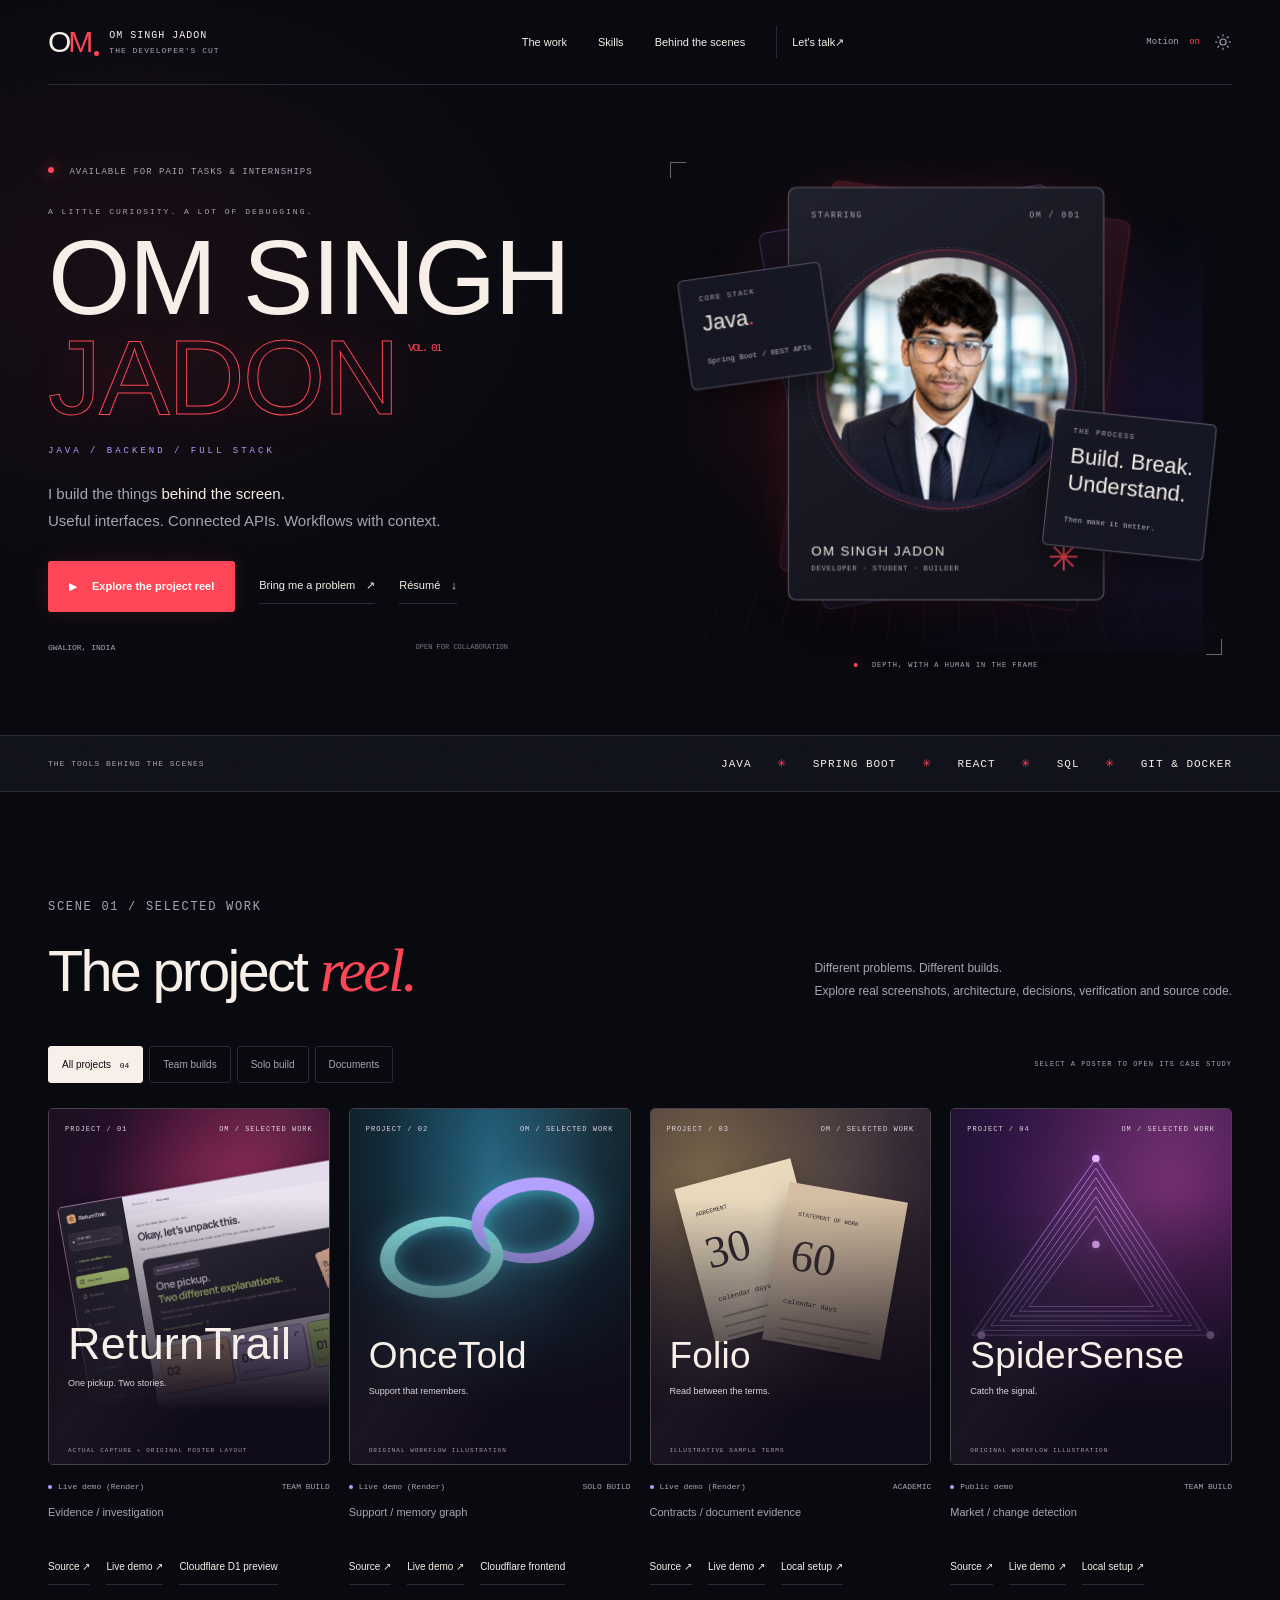
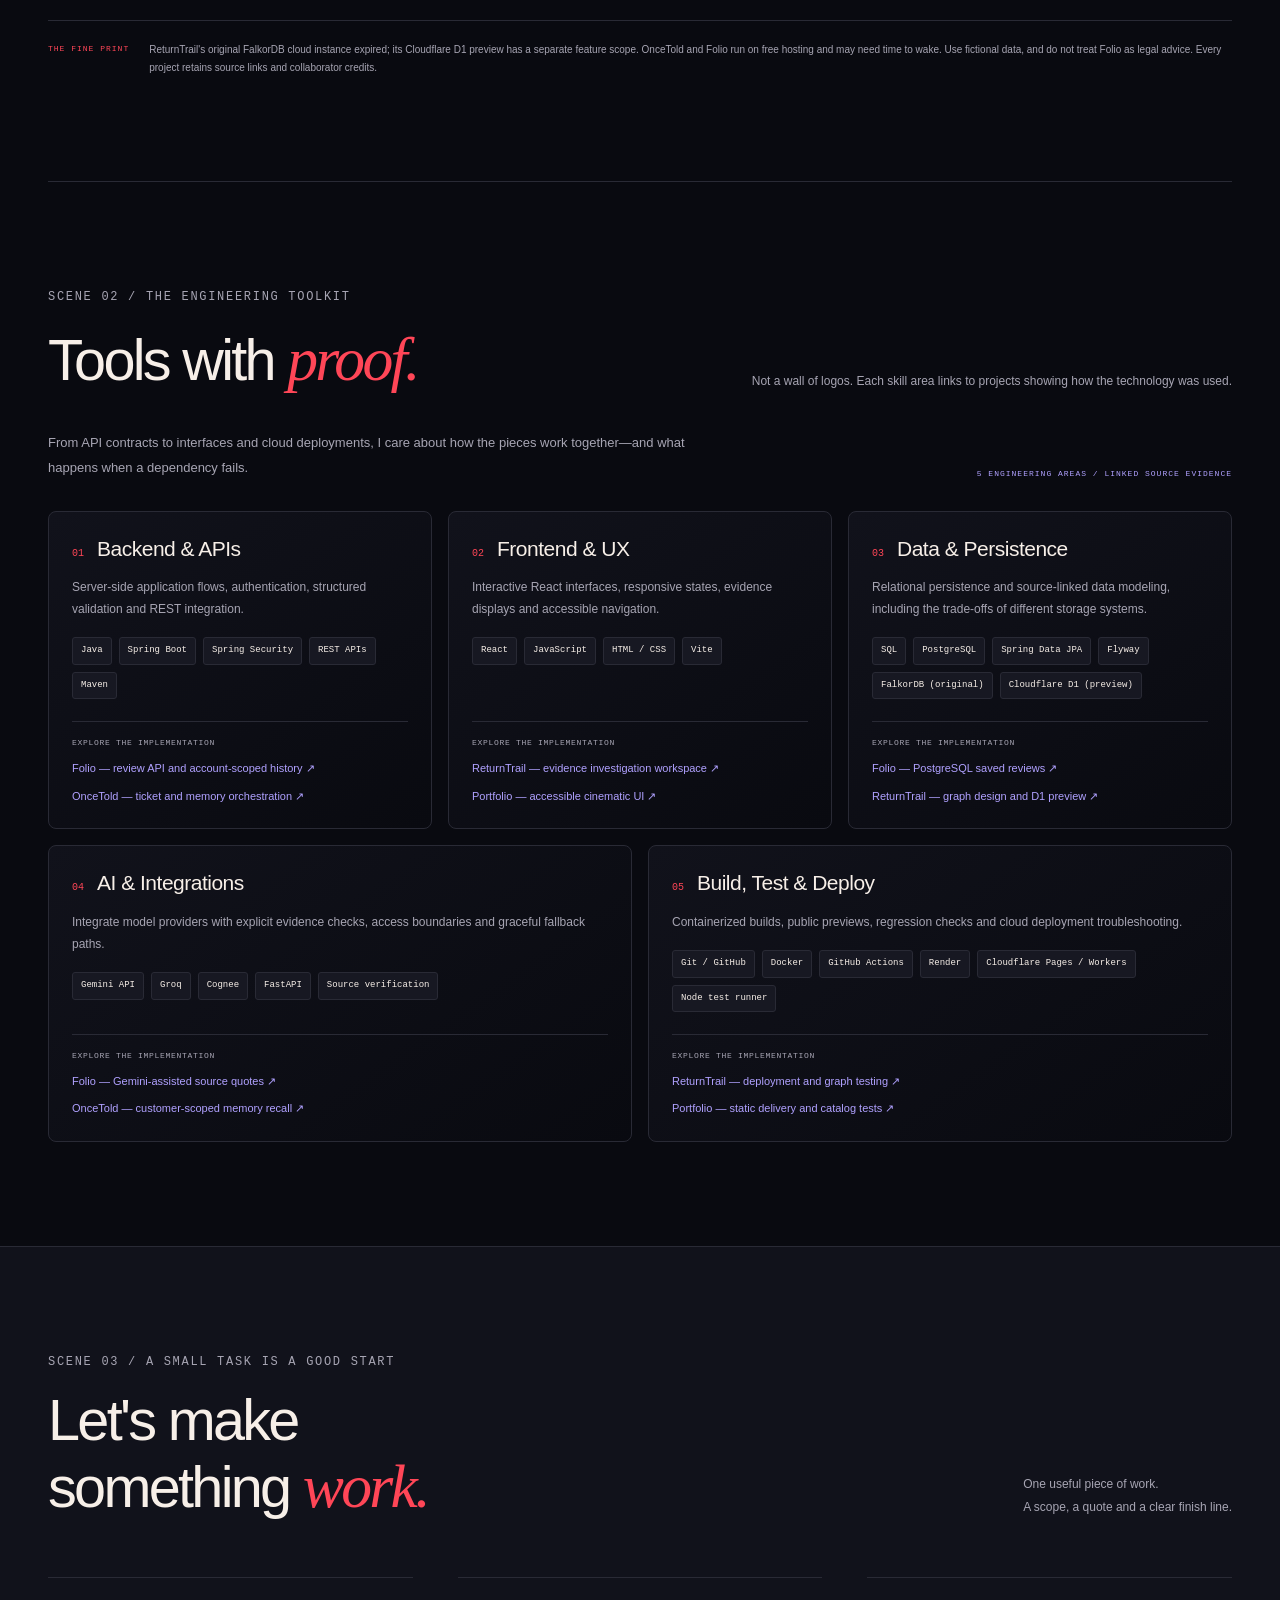
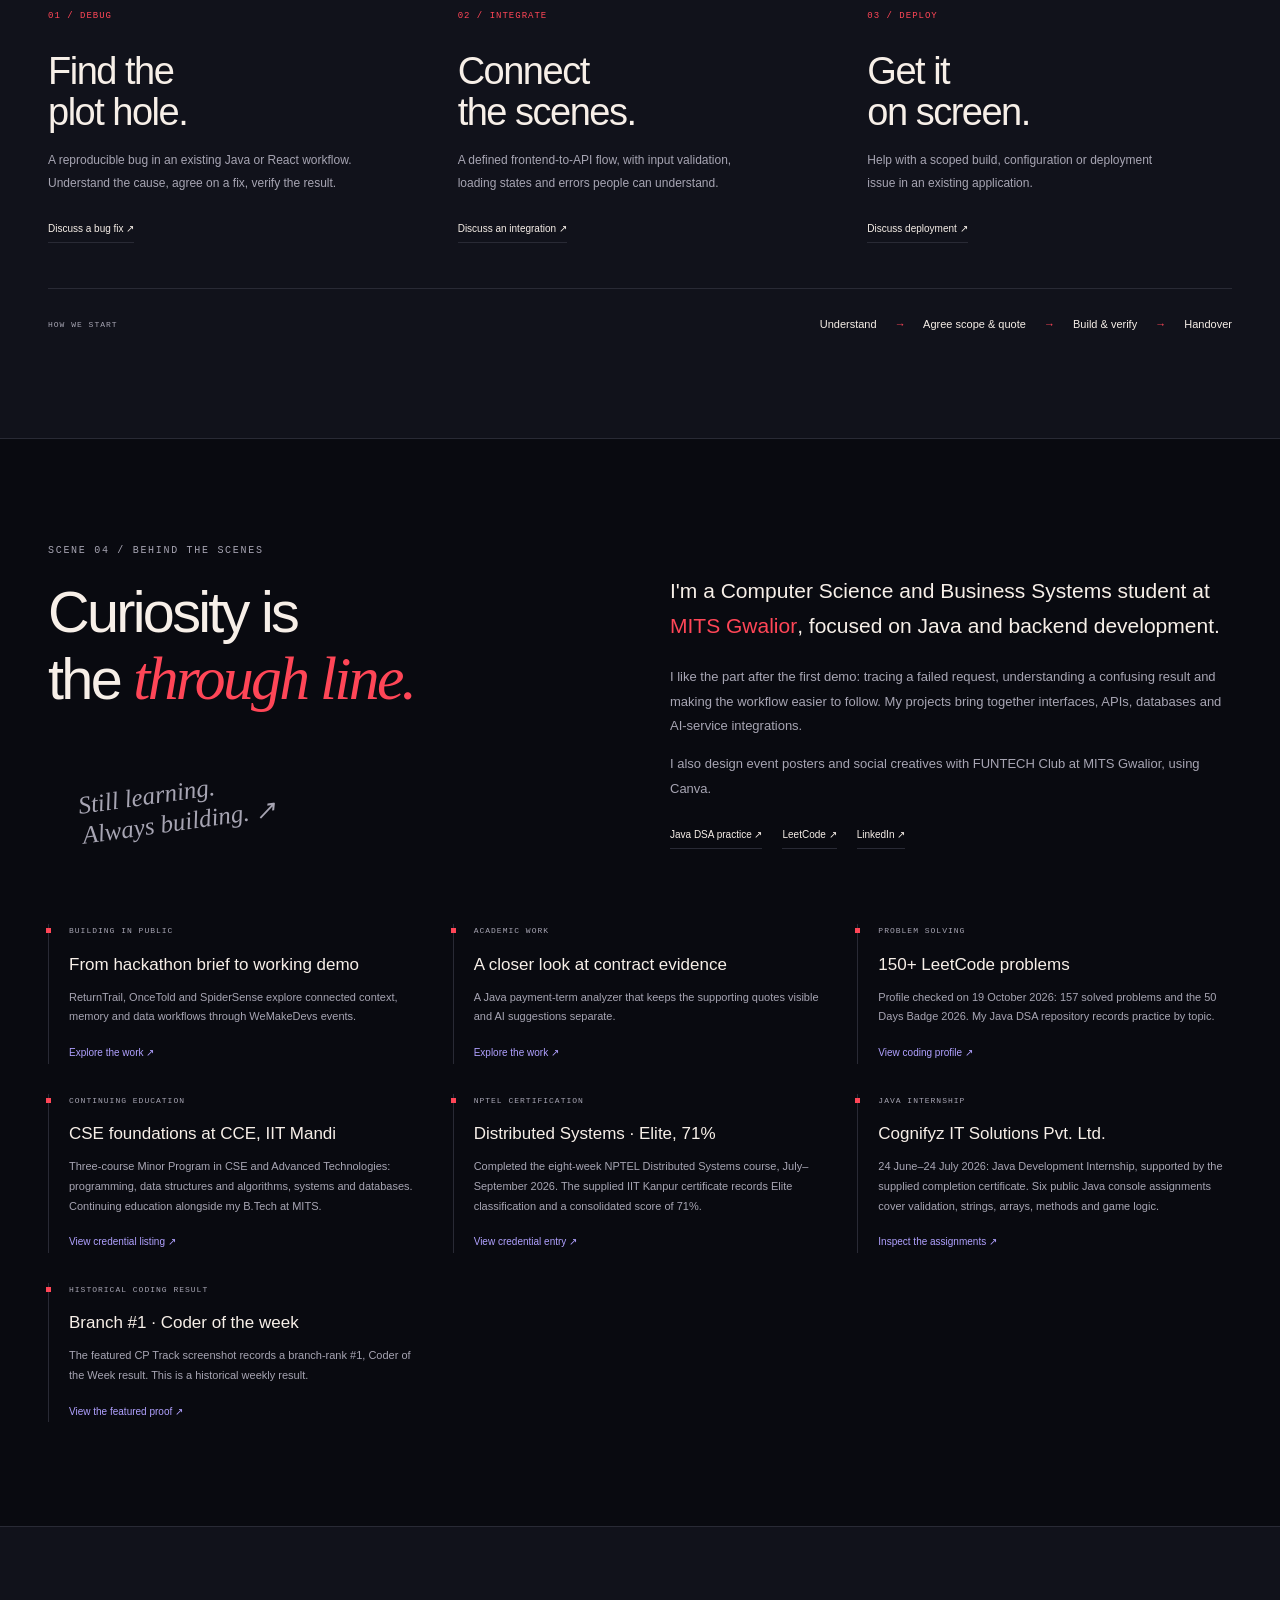
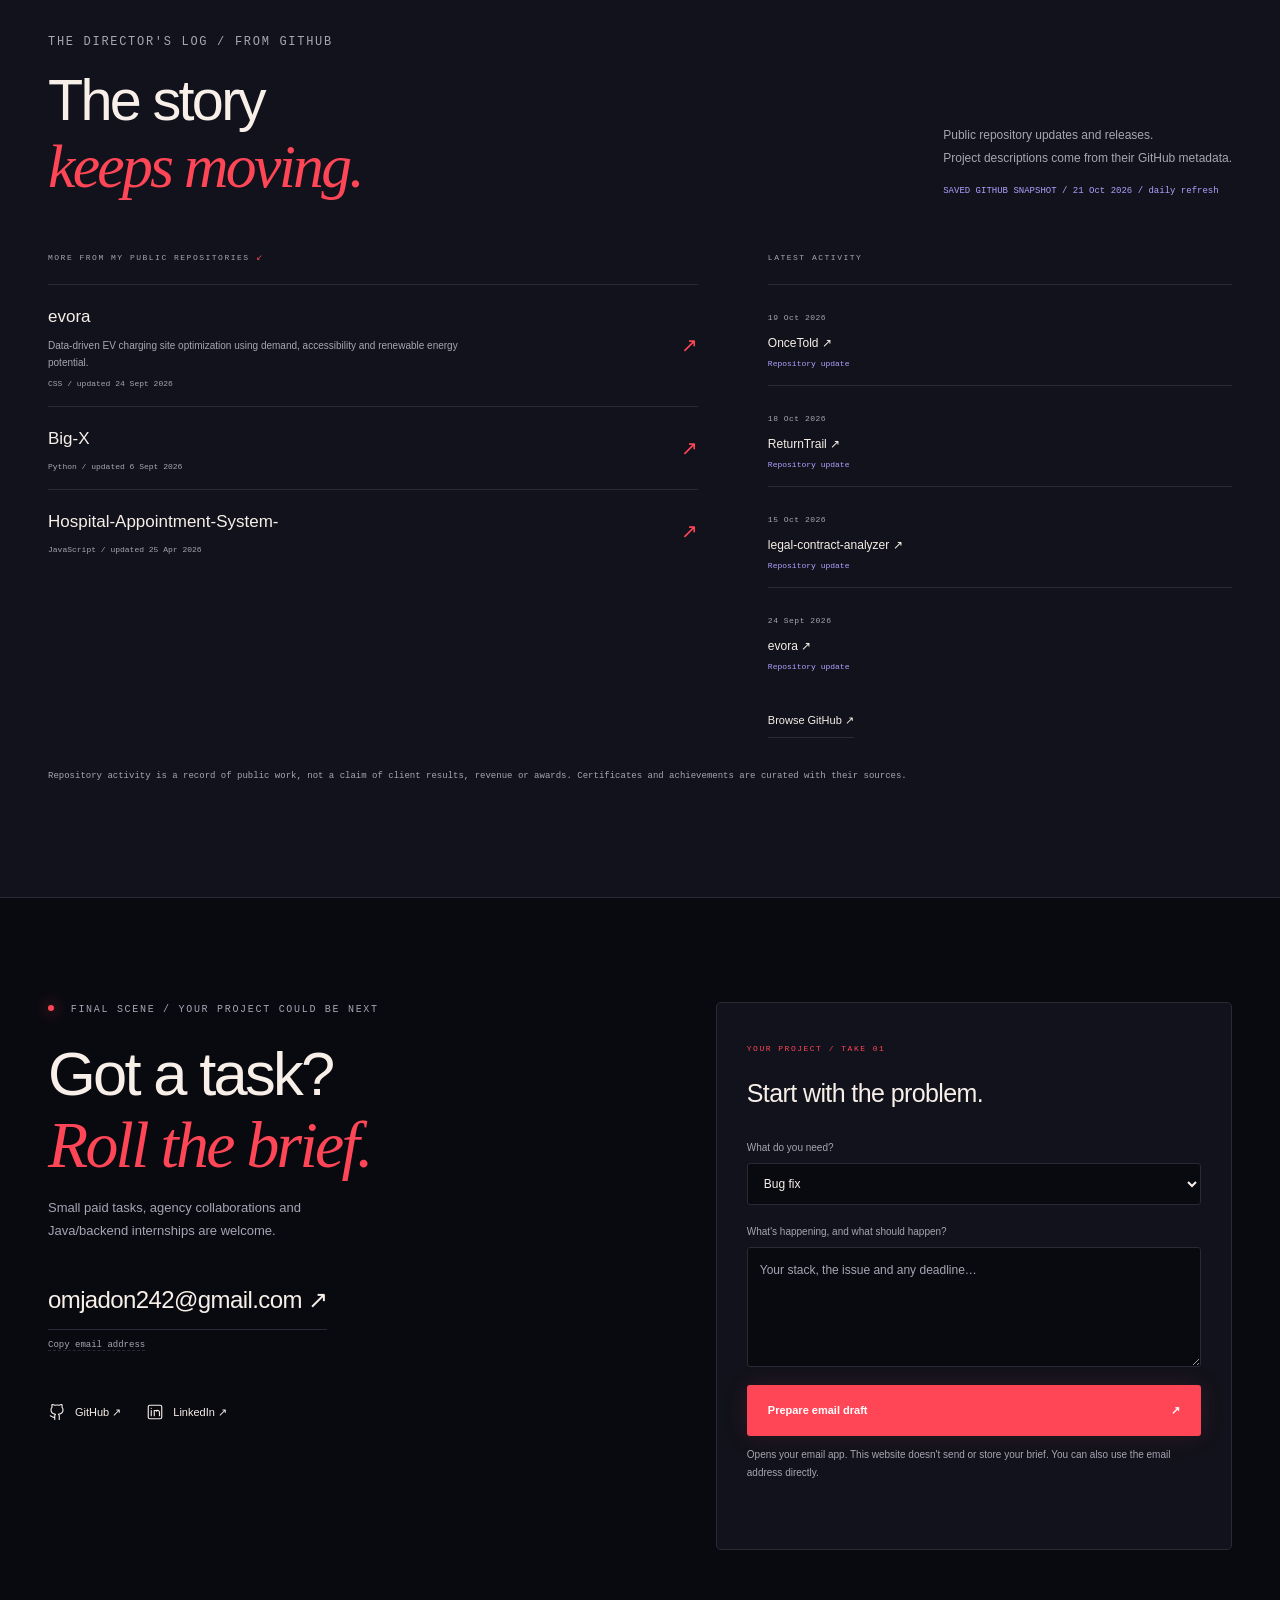
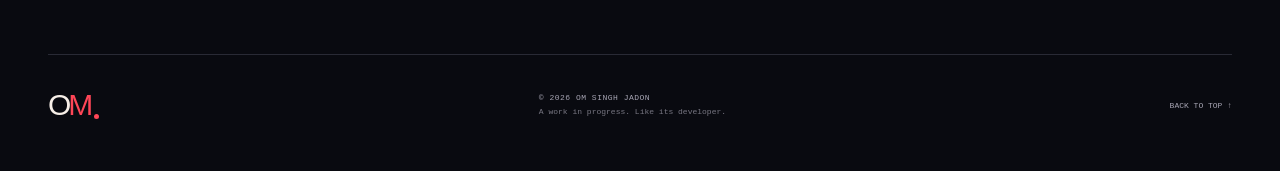
==== commit b80f0bc3: "fix(portfolio): keep cinematic scene numbering sequential" ====
--- a/index.html
+++ b/index.html
@@ -5,7 +5,7 @@
 <meta name="theme-color" content="#090a10"><meta name="description" content="Om Singh Jadon — Java, Spring Boot and React developer. A cinematic look at my projects, engineering decisions and ways to work together.">
 <meta property="og:title" content="Om Singh Jadon — The Developer's Cut"><meta property="og:description" content="Code, context and the work behind the screen. Explore my projects and engineering notes.">
 <meta property="og:type" content="website"><meta property="og:url" content="https://om2412.github.io/"><meta property="og:image" content="https://om2412.github.io/assets/social-card.png"><meta name="twitter:card" content="summary_large_image">
-<link rel="canonical" href="https://om2412.github.io/"><link rel="icon" href="assets/mark.svg" type="image/svg+xml"><link rel="preload" href="assets/om.webp" as="image"><link rel="stylesheet" href="styles.css?v=8">
+<link rel="canonical" href="https://om2412.github.io/"><link rel="icon" href="assets/mark.svg" type="image/svg+xml"><link rel="preload" href="assets/om.webp" as="image"><link rel="stylesheet" href="styles.css?v=9">
 <title>Om Singh Jadon — The Developer's Cut</title>
 </head>
 <body>
@@ -39,7 +39,7 @@
 </section>
 <div class="opening-credits"><div class="wrap"><span>THE TOOLS BEHIND THE SCENES</span><p>JAVA <b>✳</b> SPRING BOOT <b>✳</b> REACT <b>✳</b> SQL <b>✳</b> GIT & DOCKER</p></div></div>
 <section class="section wrap" id="work" aria-labelledby="work-title">
-<div class="section-head"><div><p class="eyebrow">SCENE 01 / SELECTED WORK</p><h2>The project <em>reel.</em></h2></div><p>Different problems. Different builds.<br>Explore real screenshots, architecture, decisions, verification and source code.</p></div>
+<div class="section-head"><div><p class="eyebrow">SCENE 01 / SELECTED WORK</p><h2 id="work-title">The project <em>reel.</em></h2></div><p>Different problems. Different builds.<br>Explore real screenshots, architecture, decisions, verification and source code.</p></div>
 <div class="work-toolbar"><div class="filters" id="project-filters" role="group" aria-label="Filter selected projects" hidden><button data-filter="all" aria-pressed="true" type="button">All projects <span>04</span></button><button data-filter="team" aria-pressed="false" type="button">Team builds</button><button data-filter="solo" aria-pressed="false" type="button">Solo build</button><button data-filter="documents" aria-pressed="false" type="button">Documents</button></div><span class="film-tag">SELECT A POSTER TO OPEN ITS CASE STUDY</span></div>
 <p class="sr-only" id="filter-status" role="status" aria-live="polite"></p>
 <div class="project-reel" id="project-reel"></div>
@@ -52,22 +52,22 @@
 <div id="skills-grid" class="skills-grid" aria-label="Technical skills by engineering area"></div>
 <noscript><p>Java, Spring Boot, REST APIs, React, JavaScript, SQL, PostgreSQL, Gemini, Groq, Docker and GitHub Actions. Project evidence is available in the <a href="#work">selected work</a> section.</p></noscript>
 </section>
-<section class="section services-section" id="services" aria-labelledby="services-title"><div class="wrap"><div class="section-head"><div><p class="eyebrow">SCENE 02 / A SMALL TASK IS A GOOD START</p><h2>Let's make<br>something <em>work.</em></h2></div><p>One useful piece of work.<br>A scope, a quote and a clear finish line.</p></div><div class="service-grid">
+<section class="section services-section" id="services" aria-labelledby="services-title"><div class="wrap"><div class="section-head"><div><p class="eyebrow">SCENE 03 / A SMALL TASK IS A GOOD START</p><h2 id="services-title">Let's make<br>something <em>work.</em></h2></div><p>One useful piece of work.<br>A scope, a quote and a clear finish line.</p></div><div class="service-grid">
 <article><span class="service-index">01 / DEBUG</span><h3>Find the<br>plot hole.</h3><p>A reproducible bug in an existing Java or React workflow. Understand the cause, agree on a fix, verify the result.</p><a href="#contact" data-service="Bug fix">Discuss a bug fix ↗</a></article>
 <article><span class="service-index">02 / INTEGRATE</span><h3>Connect<br>the scenes.</h3><p>A defined frontend-to-API flow, with input validation, loading states and errors people can understand.</p><a href="#contact" data-service="API integration">Discuss an integration ↗</a></article>
 <article><span class="service-index">03 / DEPLOY</span><h3>Get it<br>on screen.</h3><p>Help with a scoped build, configuration or deployment issue in an existing application.</p><a href="#contact" data-service="Deployment help">Discuss deployment ↗</a></article>
 </div><div class="process-line"><span>HOW WE START</span><p>Understand <i>→</i> Agree scope & quote <i>→</i> Build & verify <i>→</i> Handover</p></div></div></section>
-<section class="section wrap about-section" id="about" aria-labelledby="about-title"><div class="about-title"><p class="eyebrow">SCENE 03 / BEHIND THE SCENES</p><h2>Curiosity is<br>the <em>through line.</em></h2><span class="hand-note">Still learning.<br>Always building. ↗</span></div><div class="about-copy"><p class="large-copy">I'm a Computer Science and Business Systems student at <strong>MITS Gwalior</strong>, focused on Java and backend development.</p><p>I like the part after the first demo: tracing a failed request, understanding a confusing result and making the workflow easier to follow. My projects bring together interfaces, APIs, databases and AI-service integrations.</p><p>I also design event posters and social creatives with FUNTECH Club at MITS Gwalior, using Canva.</p><div class="about-links"><a href="https://github.com/OM2412/DSA-Leetcode-Solution-Java" target="_blank" rel="noopener noreferrer">Java DSA practice ↗</a><a href="https://leetcode.com/u/Omjadon_24/" target="_blank" rel="noopener noreferrer">LeetCode ↗</a><a href="https://www.linkedin.com/in/om-singh-jadon-b92679314/" target="_blank" rel="noopener noreferrer">LinkedIn ↗</a></div></div>
+<section class="section wrap about-section" id="about" aria-labelledby="about-title"><div class="about-title"><p class="eyebrow">SCENE 04 / BEHIND THE SCENES</p><h2 id="about-title">Curiosity is<br>the <em>through line.</em></h2><span class="hand-note">Still learning.<br>Always building. ↗</span></div><div class="about-copy"><p class="large-copy">I'm a Computer Science and Business Systems student at <strong>MITS Gwalior</strong>, focused on Java and backend development.</p><p>I like the part after the first demo: tracing a failed request, understanding a confusing result and making the workflow easier to follow. My projects bring together interfaces, APIs, databases and AI-service integrations.</p><p>I also design event posters and social creatives with FUNTECH Club at MITS Gwalior, using Canva.</p><div class="about-links"><a href="https://github.com/OM2412/DSA-Leetcode-Solution-Java" target="_blank" rel="noopener noreferrer">Java DSA practice ↗</a><a href="https://leetcode.com/u/Omjadon_24/" target="_blank" rel="noopener noreferrer">LeetCode ↗</a><a href="https://www.linkedin.com/in/om-singh-jadon-b92679314/" target="_blank" rel="noopener noreferrer">LinkedIn ↗</a></div></div>
 <div class="milestones" id="milestones"></div></section>
-<section class="section archive-section" id="github" aria-labelledby="github-title"><div class="wrap"><div class="section-head"><div><p class="eyebrow">THE DIRECTOR'S LOG / FROM GITHUB</p><h2>The story<br><em>keeps moving.</em></h2></div><div><p>Public repository updates and releases.<br>Project descriptions come from their GitHub metadata.</p><p id="sync-status" class="sync-status" role="status">Loading the saved GitHub snapshot…</p></div></div>
+<section class="section archive-section" id="github" aria-labelledby="github-title"><div class="wrap"><div class="section-head"><div><p class="eyebrow">THE DIRECTOR'S LOG / FROM GITHUB</p><h2 id="github-title">The story<br><em>keeps moving.</em></h2></div><div><p>Public repository updates and releases.<br>Project descriptions come from their GitHub metadata.</p><p id="sync-status" class="sync-status" role="status">Loading the saved GitHub snapshot…</p></div></div>
 <div class="activity-grid"><div><h3 class="list-heading">MORE FROM MY PUBLIC REPOSITORIES <span aria-hidden="true">↙</span></h3><div id="repo-list" class="repo-list"></div><p id="repo-empty" hidden>New eligible public repositories will appear after the next sync.</p></div><div class="latest-panel"><h3 class="list-heading">LATEST ACTIVITY</h3><div id="activity-list"></div><a class="text-link" href="https://github.com/OM2412?tab=repositories" target="_blank" rel="noopener noreferrer">Browse GitHub ↗</a></div></div>
 <p class="archive-footnote">Repository activity is a record of public work, not a claim of client results, revenue or awards. Certificates and achievements are curated with their sources.</p>
 </div></section>
-<section class="section wrap contact-section" id="contact" aria-labelledby="contact-title"><div class="contact-copy"><p class="eyebrow"><span class="status-dot"></span> FINAL SCENE / YOUR PROJECT COULD BE NEXT</p><h2>Got a task?<br><em>Roll the brief.</em></h2><p>Small paid tasks, agency collaborations and<br>Java/backend internships are welcome.</p><a class="email-link" href="mailto:omjadon242@gmail.com">omjadon242@gmail.com ↗</a><button type="button" id="copy-email" class="copy-email" hidden>Copy email address</button><p id="copy-status" class="small-status" role="status" aria-live="polite"></p><div class="social-links"><a href="https://github.com/OM2412" target="_blank" rel="noopener noreferrer" aria-label="Om on GitHub"><svg viewBox="0 0 24 24" aria-hidden="true"><path d="M9 19c-4 1-4-2-6-2m12 5v-4a3.5 3.5 0 0 0-1-3c3-.3 6-1.5 6-6a5 5 0 0 0-1.4-3.5A4.6 4.6 0 0 0 18.5 2S17.4 1.7 15 3a13 13 0 0 0-6 0C6.6 1.7 5.5 2 5.5 2a4.6 4.6 0 0 0-.1 3.5A5 5 0 0 0 4 9c0 4.5 3 5.7 6 6a3.5 3.5 0 0 0-1 3v4"/></svg>GitHub ↗</a><a href="https://www.linkedin.com/in/om-singh-jadon-b92679314/" target="_blank" rel="noopener noreferrer"><svg viewBox="0 0 24 24" aria-hidden="true"><rect x="3" y="3" width="18" height="18" rx="2"/><path d="M7 10v7M7 7v.1M11 17v-7h3v1c1-2 4-1 4 2v4"/></svg>LinkedIn ↗</a></div></div>
+<section class="section wrap contact-section" id="contact" aria-labelledby="contact-title"><div class="contact-copy"><p class="eyebrow"><span class="status-dot"></span> FINAL SCENE / YOUR PROJECT COULD BE NEXT</p><h2 id="contact-title">Got a task?<br><em>Roll the brief.</em></h2><p>Small paid tasks, agency collaborations and<br>Java/backend internships are welcome.</p><a class="email-link" href="mailto:omjadon242@gmail.com">omjadon242@gmail.com ↗</a><button type="button" id="copy-email" class="copy-email" hidden>Copy email address</button><p id="copy-status" class="small-status" role="status" aria-live="polite"></p><div class="social-links"><a href="https://github.com/OM2412" target="_blank" rel="noopener noreferrer" aria-label="Om on GitHub"><svg viewBox="0 0 24 24" aria-hidden="true"><path d="M9 19c-4 1-4-2-6-2m12 5v-4a3.5 3.5 0 0 0-1-3c3-.3 6-1.5 6-6a5 5 0 0 0-1.4-3.5A4.6 4.6 0 0 0 18.5 2S17.4 1.7 15 3a13 13 0 0 0-6 0C6.6 1.7 5.5 2 5.5 2a4.6 4.6 0 0 0-.1 3.5A5 5 0 0 0 4 9c0 4.5 3 5.7 6 6a3.5 3.5 0 0 0-1 3v4"/></svg>GitHub ↗</a><a href="https://www.linkedin.com/in/om-singh-jadon-b92679314/" target="_blank" rel="noopener noreferrer"><svg viewBox="0 0 24 24" aria-hidden="true"><rect x="3" y="3" width="18" height="18" rx="2"/><path d="M7 10v7M7 7v.1M11 17v-7h3v1c1-2 4-1 4 2v4"/></svg>LinkedIn ↗</a></div></div>
 <form id="brief-form" class="brief-form"><span class="form-label">YOUR PROJECT / TAKE 01</span><h3>Start with the problem.</h3><label for="service">What do you need?</label><select id="service"><option>Bug fix</option><option>API integration</option><option>Deployment help</option><option>Agency collaboration</option><option>Internship opportunity</option><option>Something else</option></select><label for="brief">What's happening, and what should happen?</label><textarea id="brief" maxlength="1500" rows="4" placeholder="Your stack, the issue and any deadline…" required></textarea><button class="button primary" id="prepare-email" type="submit" disabled>Prepare email draft <span aria-hidden="true">↗</span></button><p class="form-note">Opens your email app. This website doesn't send or store your brief. You can also use the email address directly.</p><p id="brief-status" class="small-status" role="status" aria-live="polite"></p><noscript><p>Use the email link above to get in touch.</p></noscript></form>
 </section>
 </main>
 <footer class="footer wrap"><a class="brand-mark" href="#home" aria-label="Back to top">O<span>M</span><i></i></a><p>© 2026 OM SINGH JADON<br><span>A work in progress. Like its developer.</span></p><a href="#home">BACK TO TOP ↑</a></footer>
 <dialog id="project-dialog" aria-labelledby="dialog-title"><div class="dialog-shell"><header><span id="dialog-scene" class="eyebrow"></span><button type="button" id="close-dialog" aria-label="Close project details">Close <span aria-hidden="true">×</span></button></header><div id="dialog-content"></div></div></dialog>
-<script type="module" src="script.js?v=8"></script>
+<script type="module" src="script.js?v=9"></script>
 </body></html>
--- a/styles.css
+++ b/styles.css
@@ -72,3 +72,36 @@
 .project-gallery .project-capture a:hover img{border-color:var(--accent2)}
 .visual-disclosure{margin:0 0 15px;border-left:2px solid var(--accent2);padding:12px 15px;background:var(--surface)}
 @media(max-width:650px){.architecture-grid{grid-template-columns:1fr}.architecture-panel{padding:15px}.architecture-gallery,.project-gallery{margin-top:25px;padding-top:20px}.visual-heading{font-size:21px}.architecture-steps li{font-size:11px}.project-gallery .project-capture img{max-height:none}}
+
+
+/* QA improvements: readable mobile cards, touch targets, safe overflowing content. */
+.project-card,.dialog-shell,.dialog-copy{min-width:0}
+.dialog-links a,.card-links a,.skill-proof a{overflow-wrap:anywhere}
+.poster-button{min-height:44px}
+.header nav a,.card-links a,.dialog-links a{display:inline-flex;align-items:center;min-height:32px}
+@media(max-width:650px){
+  .header nav{gap:10px}
+  .header nav a{font-size:11px;min-height:36px}
+  .controls button{font-size:10px;min-height:36px}
+  .card-links{gap:8px 14px;font-size:11px}
+  .card-links a{min-height:36px}
+  .dialog-links a{min-height:40px}
+  .project-card .card-meta{font-size:9px}
+}
+@media(max-width:480px){
+  .project-reel{grid-template-columns:1fr;gap:28px}
+  .poster-art{height:350px}
+  .poster-title{font-size:40px}
+  .art-trail .poster-title{font-size:45px}
+  .art-trail img{width:410px;left:20px}
+  .poster-header{font-size:8px;left:16px;right:16px}
+  .poster-title small{font-size:10px}
+  .poster-bottom-label{font-size:7px}
+  .card-caption{min-height:0;font-size:12px}
+  .card-meta{font-size:10px}
+  .header{flex-wrap:wrap}
+  .header nav{order:3;width:100%;justify-content:space-between}
+  .header nav a:nth-child(2){display:inline}
+  .hero h1{font-size:clamp(60px,17vw,75px)}
+}
+@media(prefers-reduced-motion:reduce){.skill-card:hover,.poster-button:hover{transform:none}}
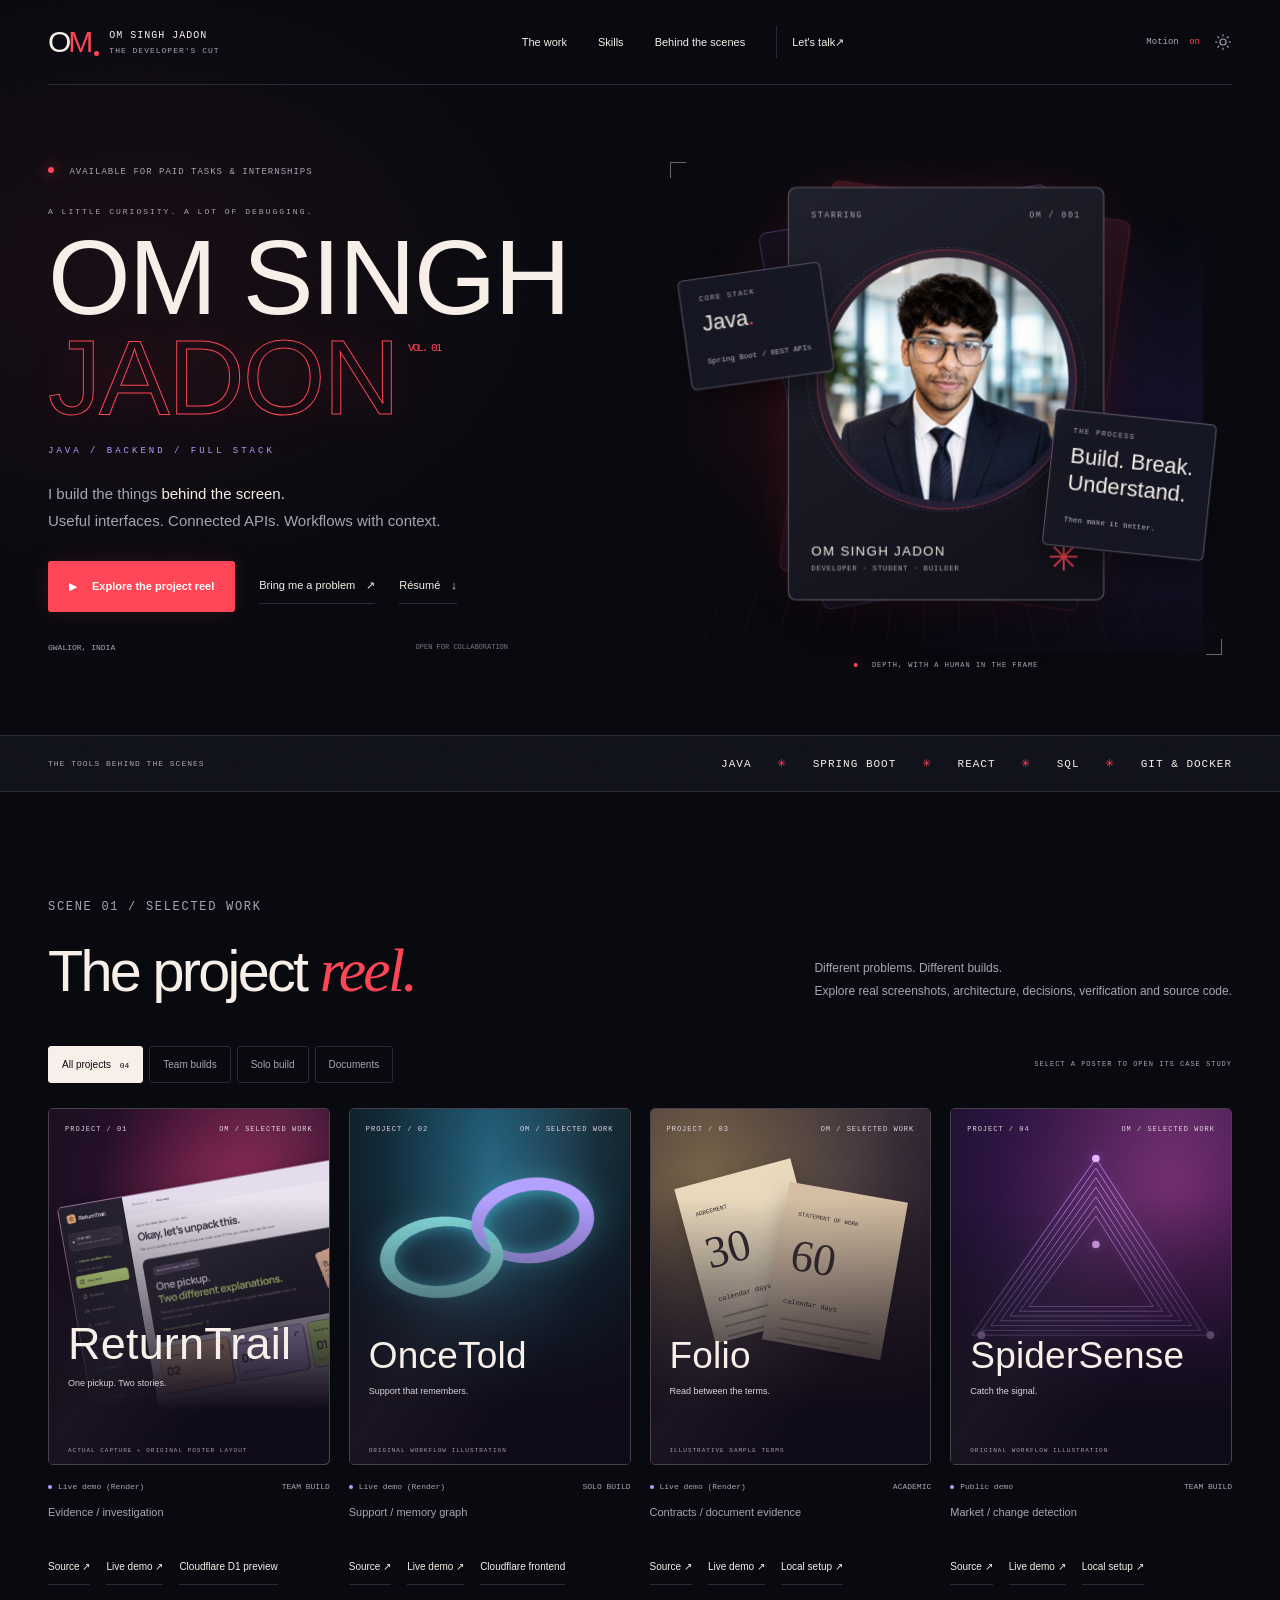
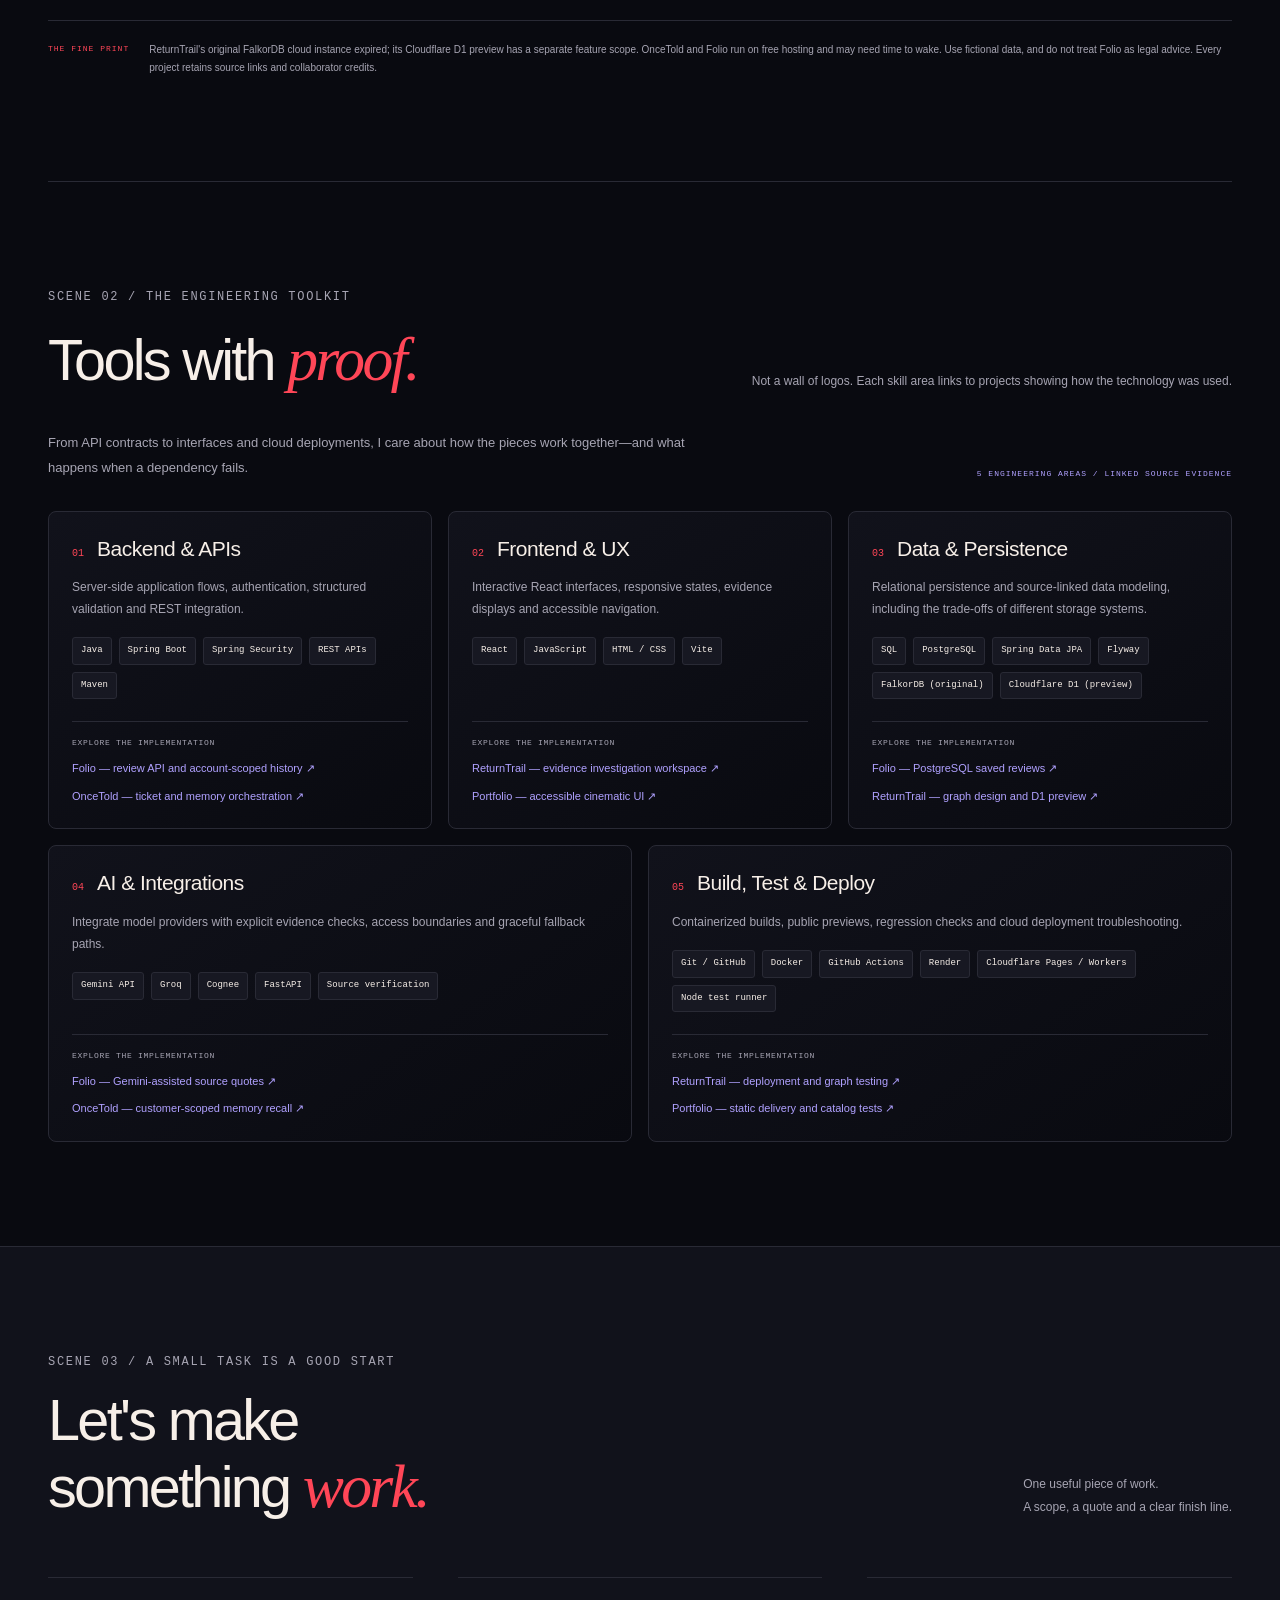
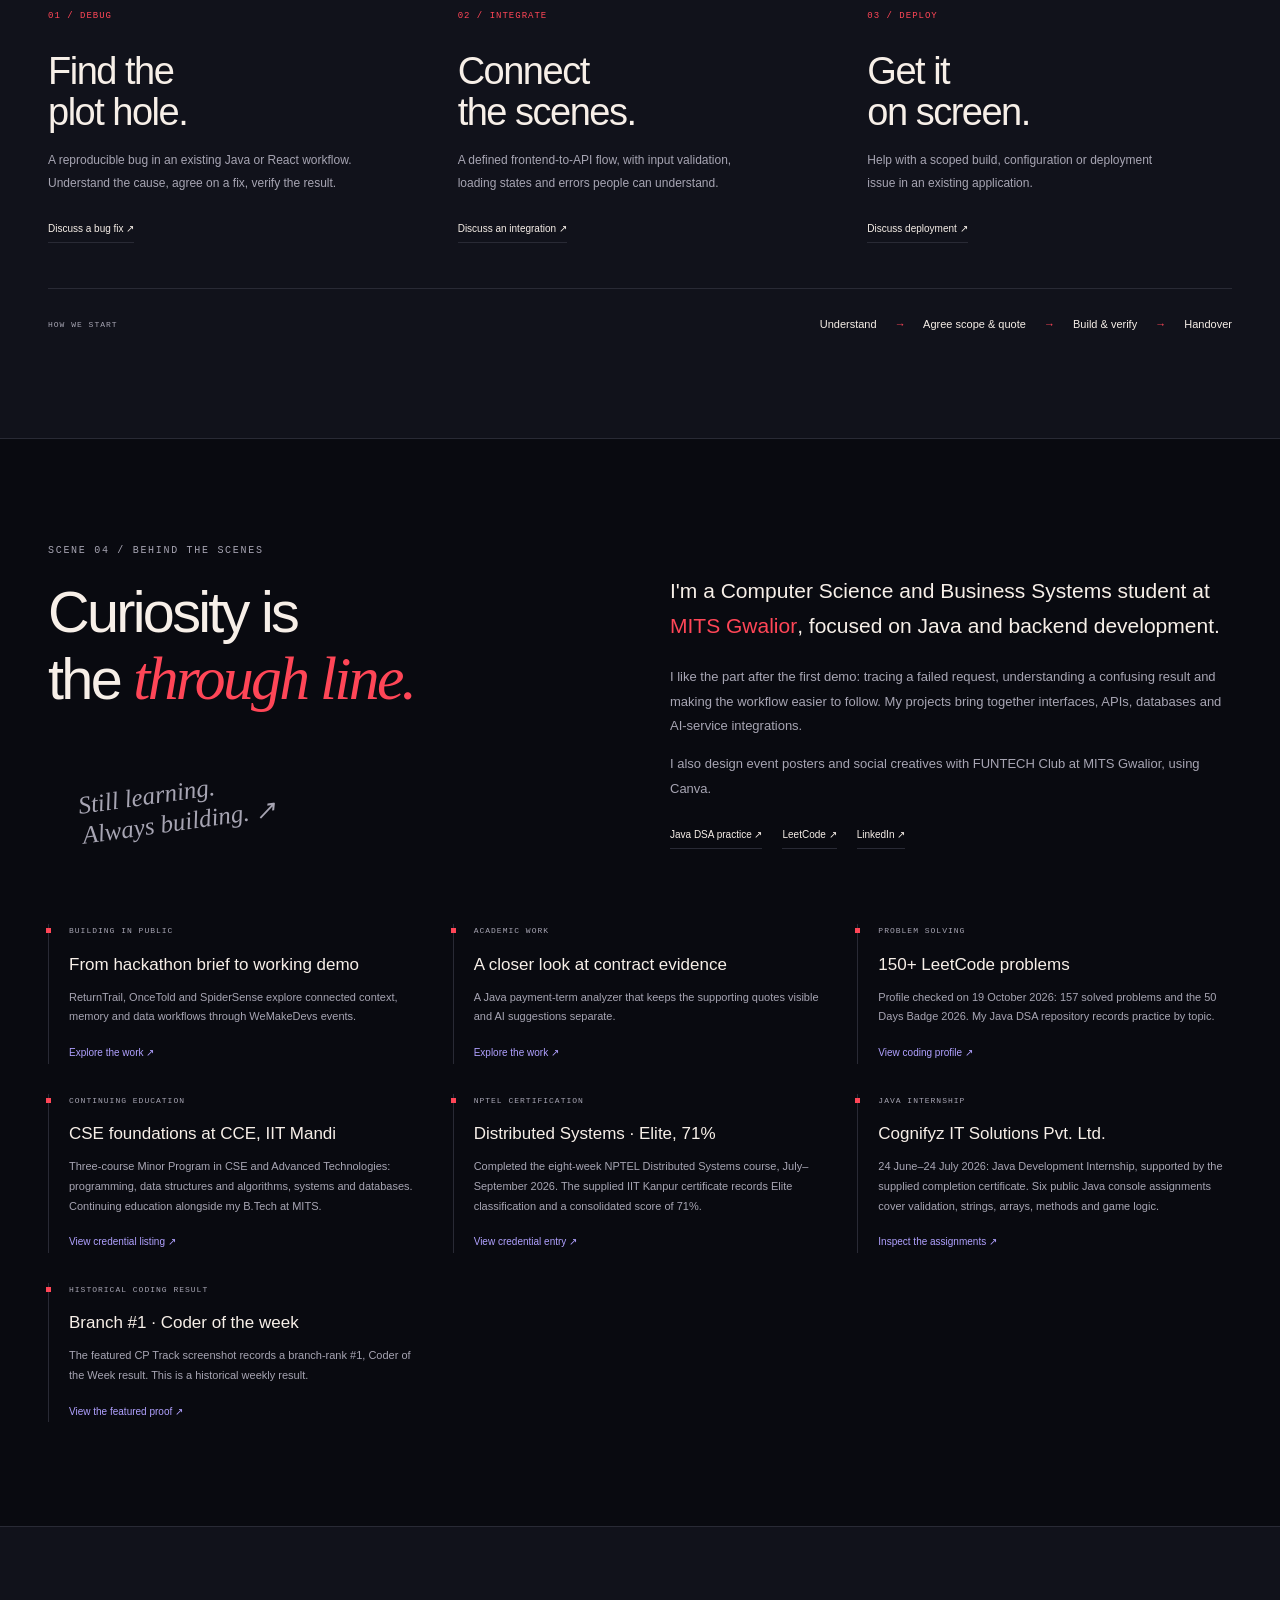
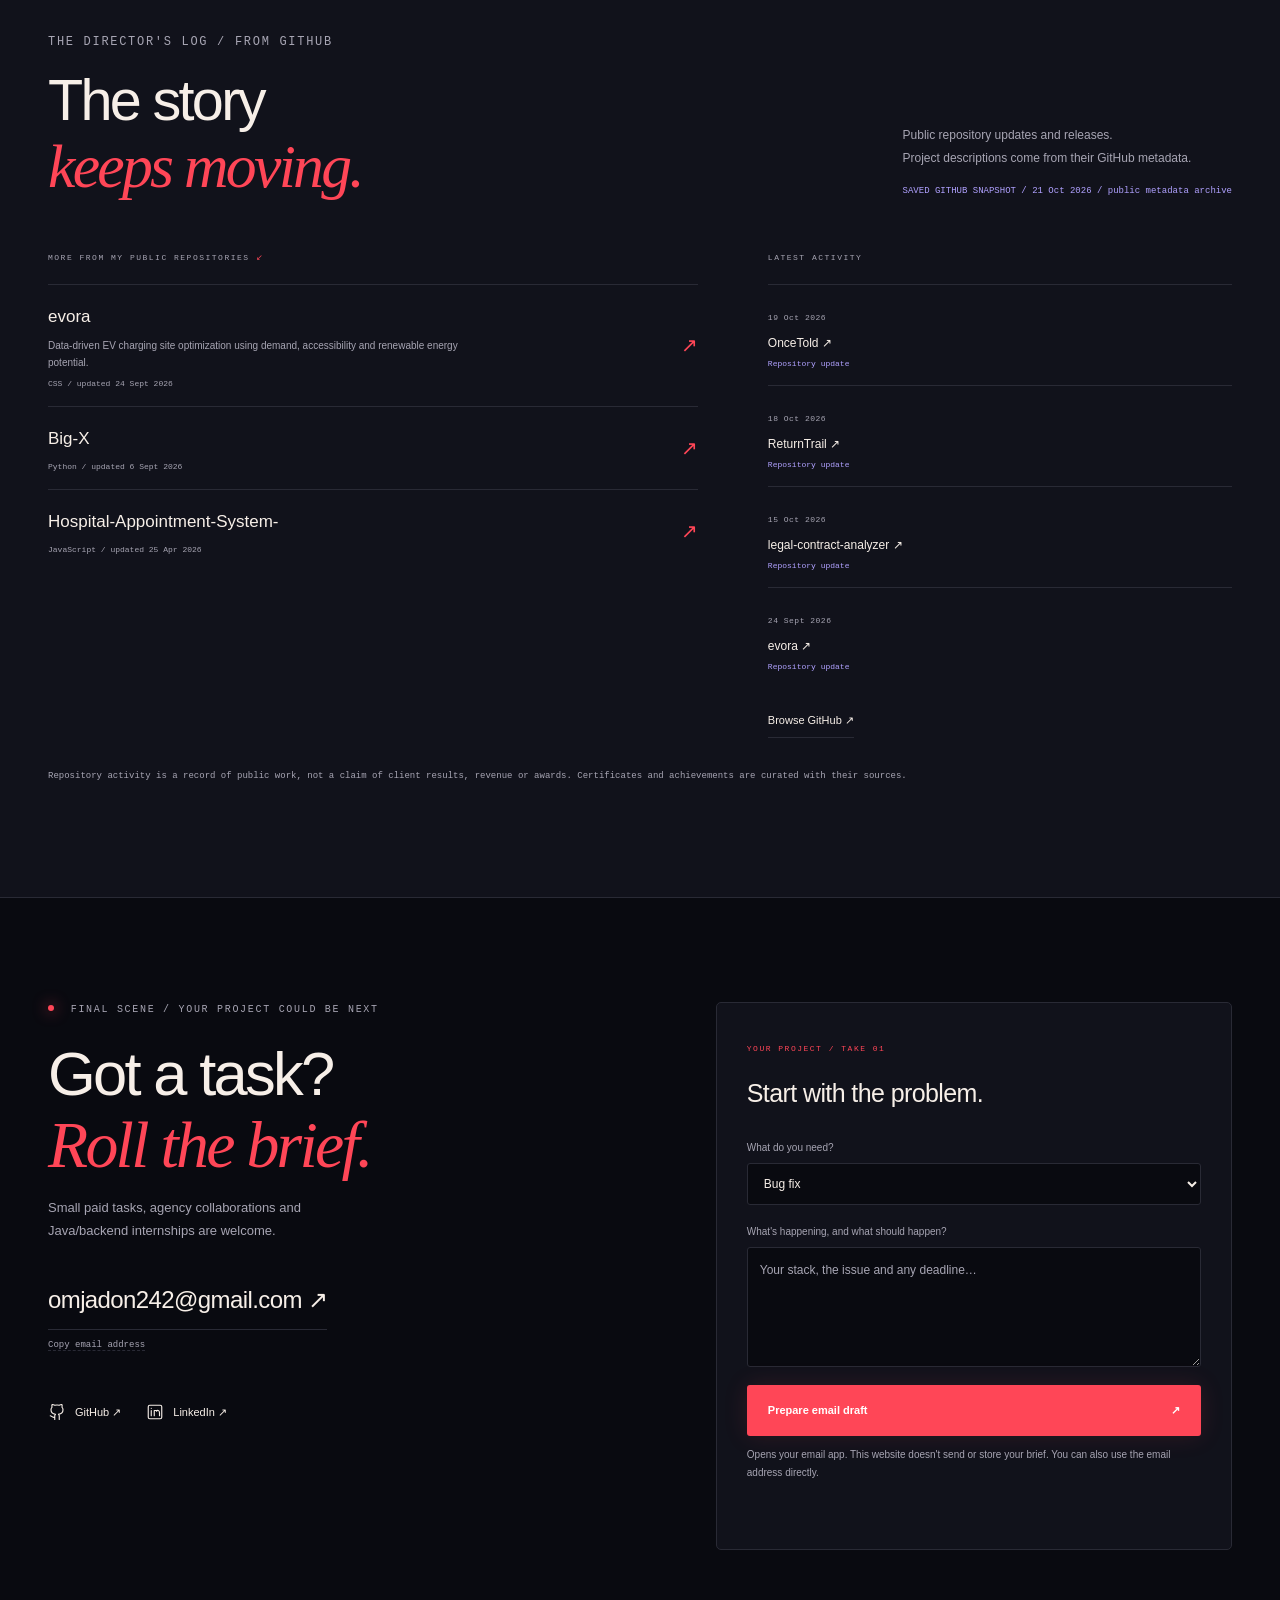
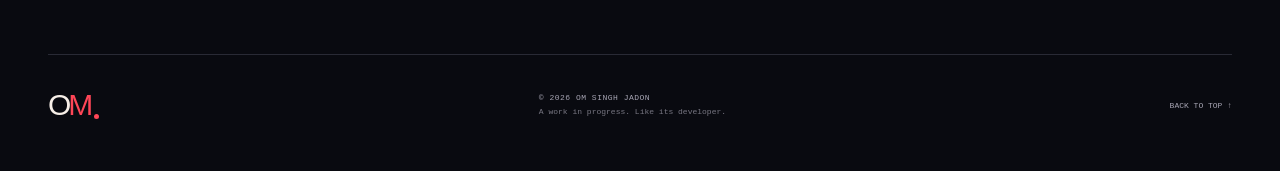
==== commit 7511c1de: "fix(portfolio): document self-hosted GitHub refresh and clarify snapshot age" ====
--- a/index.html
+++ b/index.html
@@ -69,5 +69,5 @@
 </main>
 <footer class="footer wrap"><a class="brand-mark" href="#home" aria-label="Back to top">O<span>M</span><i></i></a><p>© 2026 OM SINGH JADON<br><span>A work in progress. Like its developer.</span></p><a href="#home">BACK TO TOP ↑</a></footer>
 <dialog id="project-dialog" aria-labelledby="dialog-title"><div class="dialog-shell"><header><span id="dialog-scene" class="eyebrow"></span><button type="button" id="close-dialog" aria-label="Close project details">Close <span aria-hidden="true">×</span></button></header><div id="dialog-content"></div></div></dialog>
-<script type="module" src="script.js?v=9"></script>
+<script type="module" src="script.js?v=10"></script>
 </body></html>
